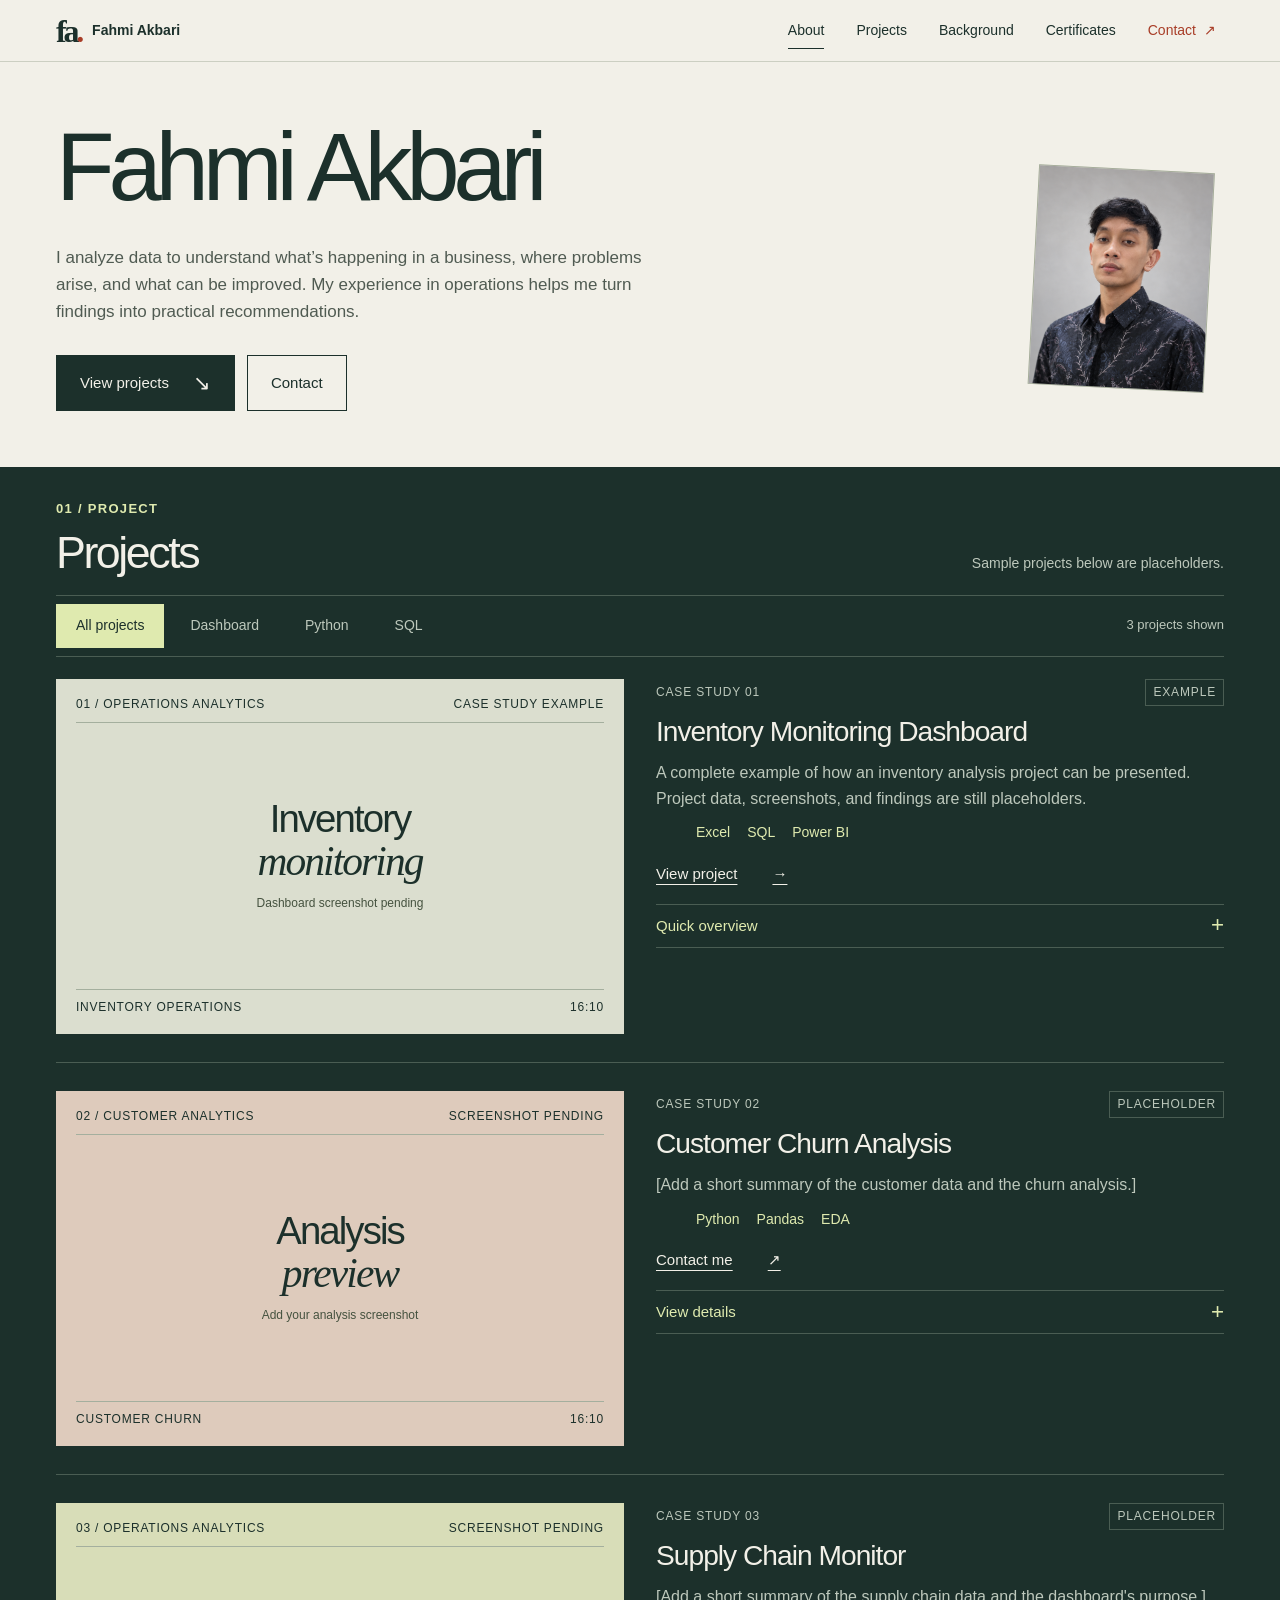
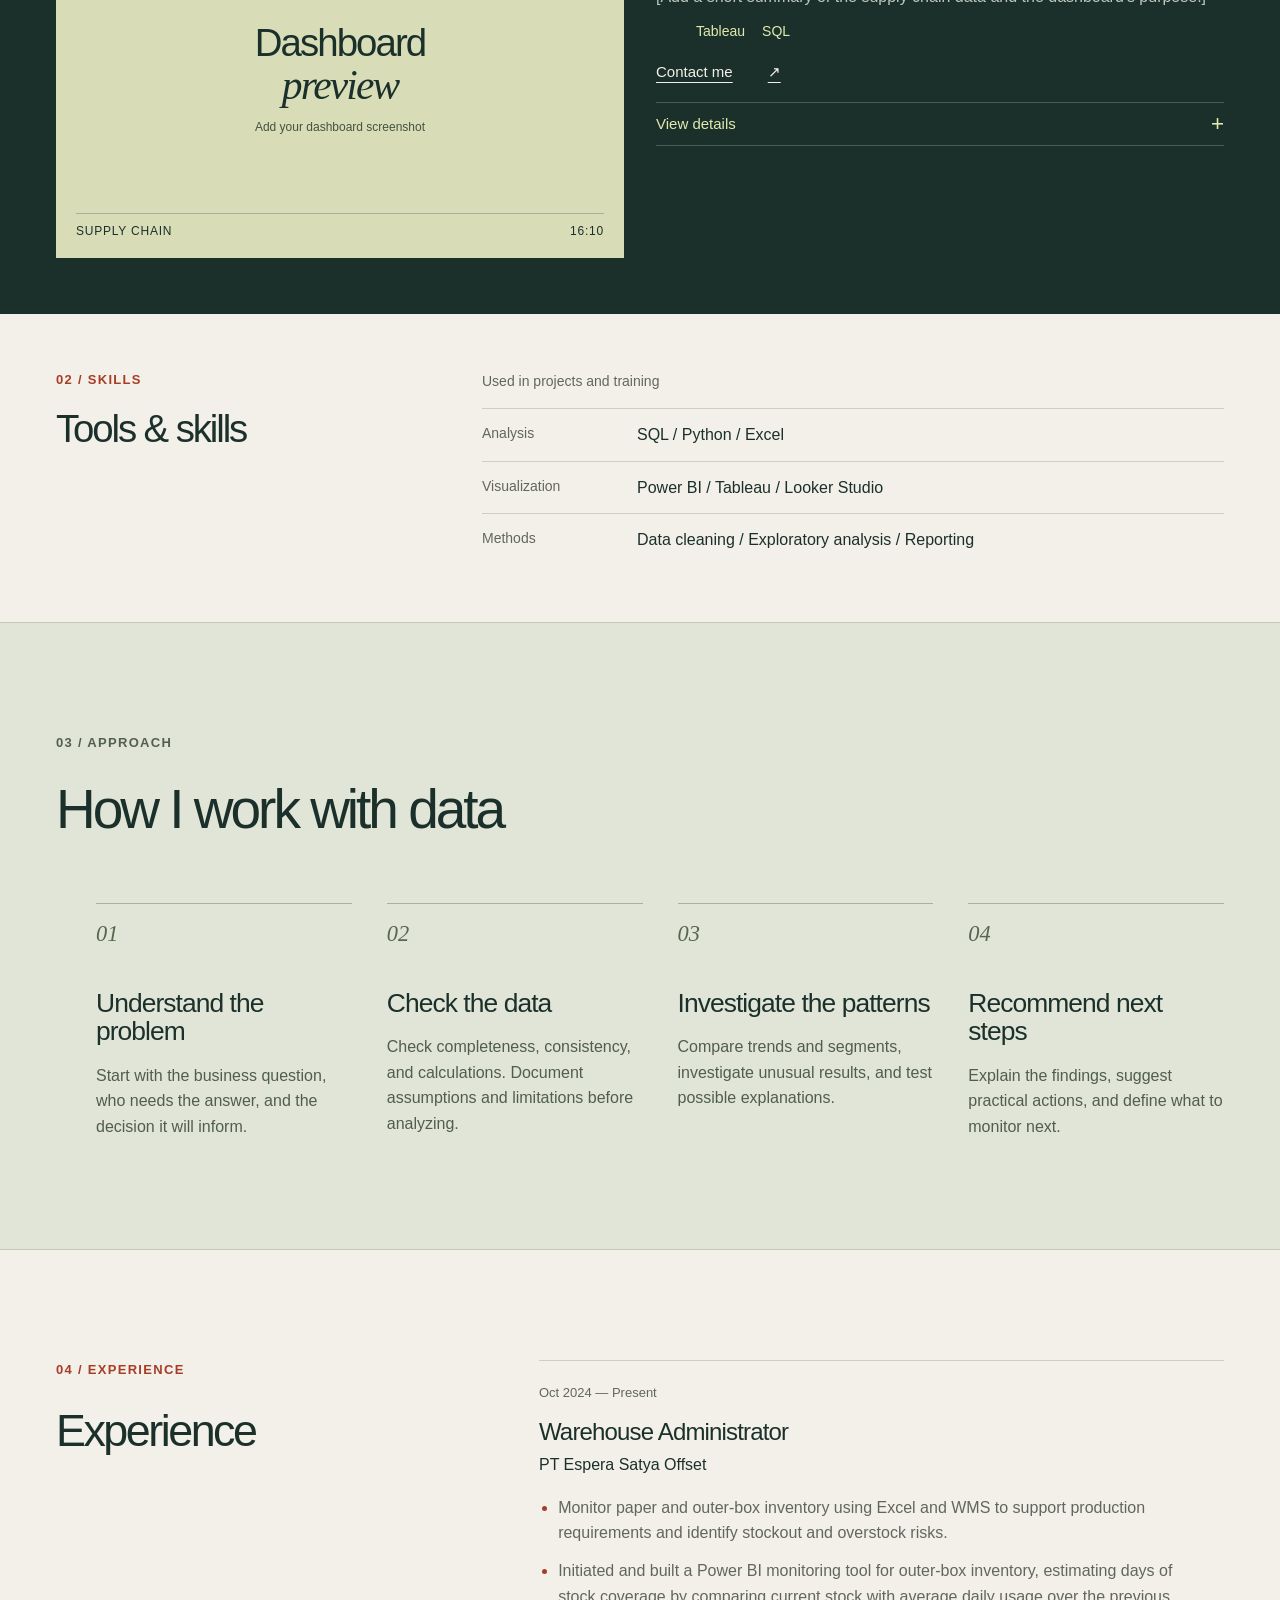
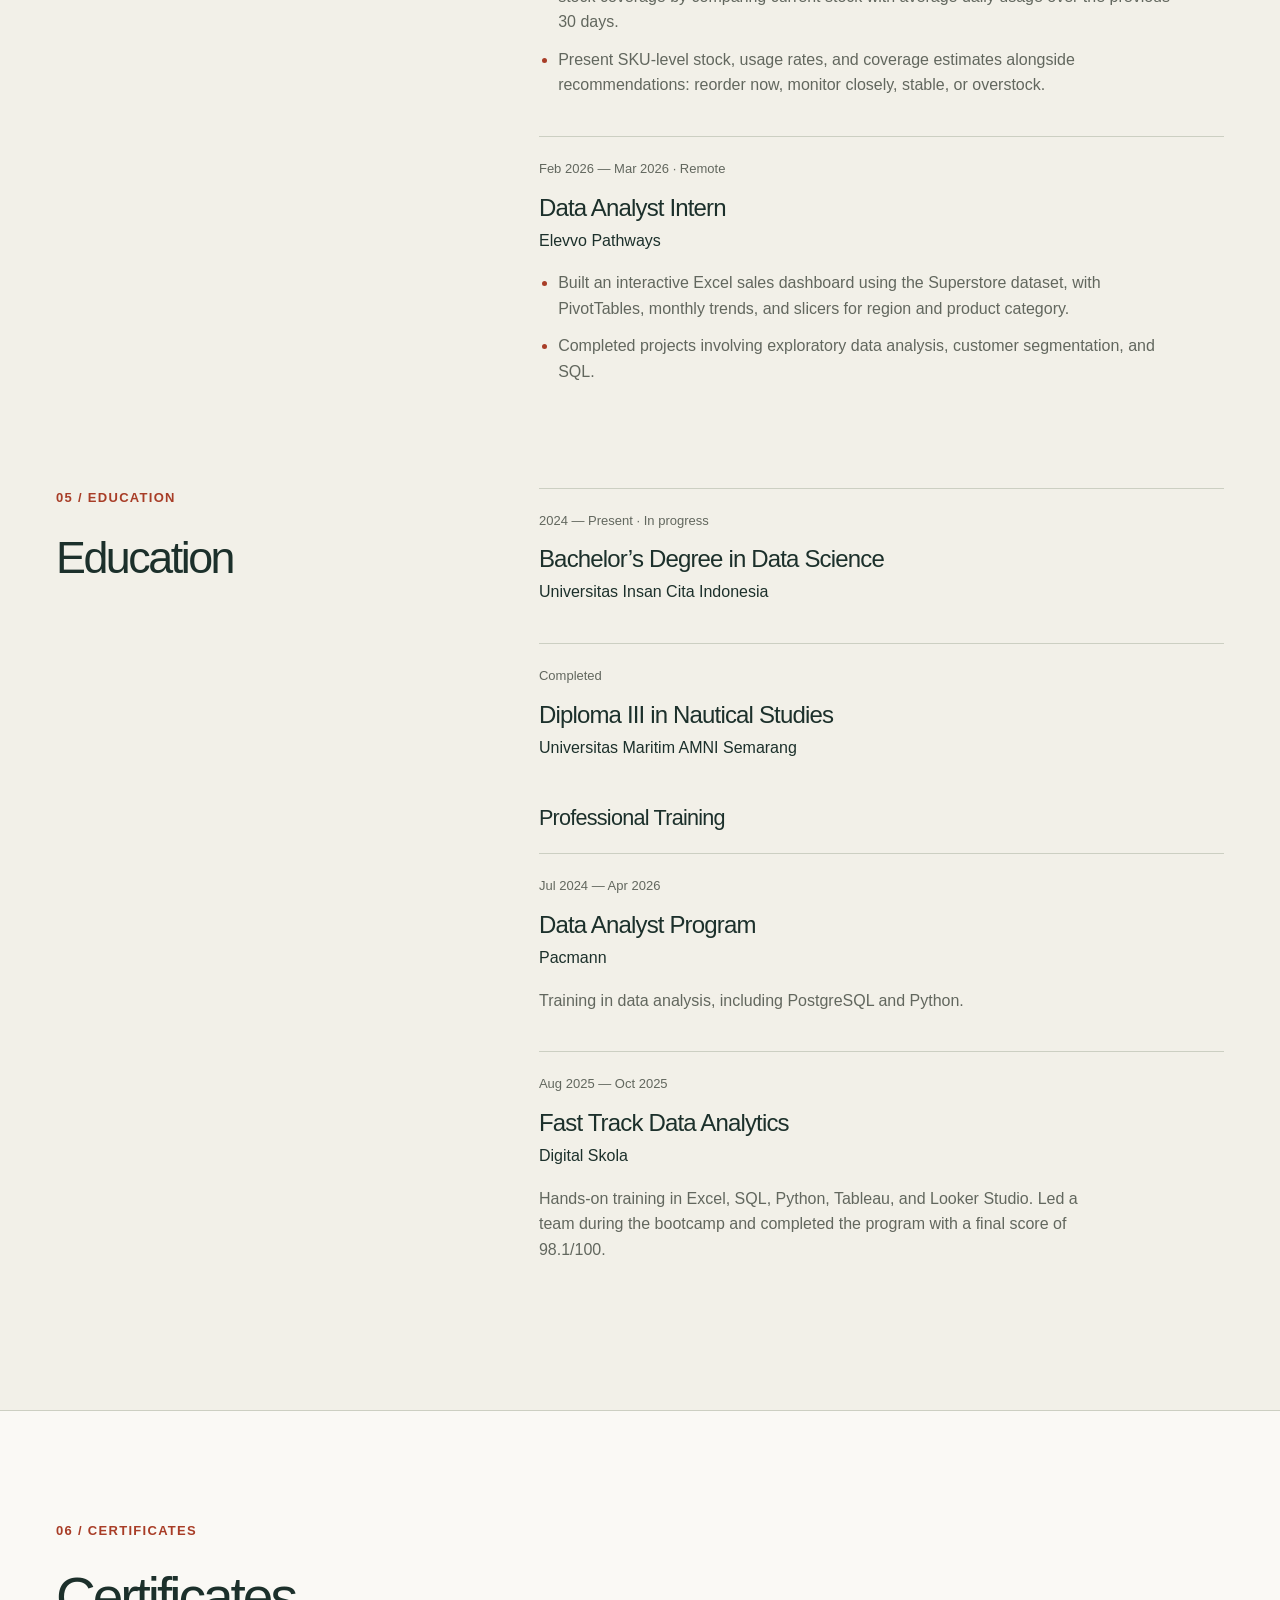
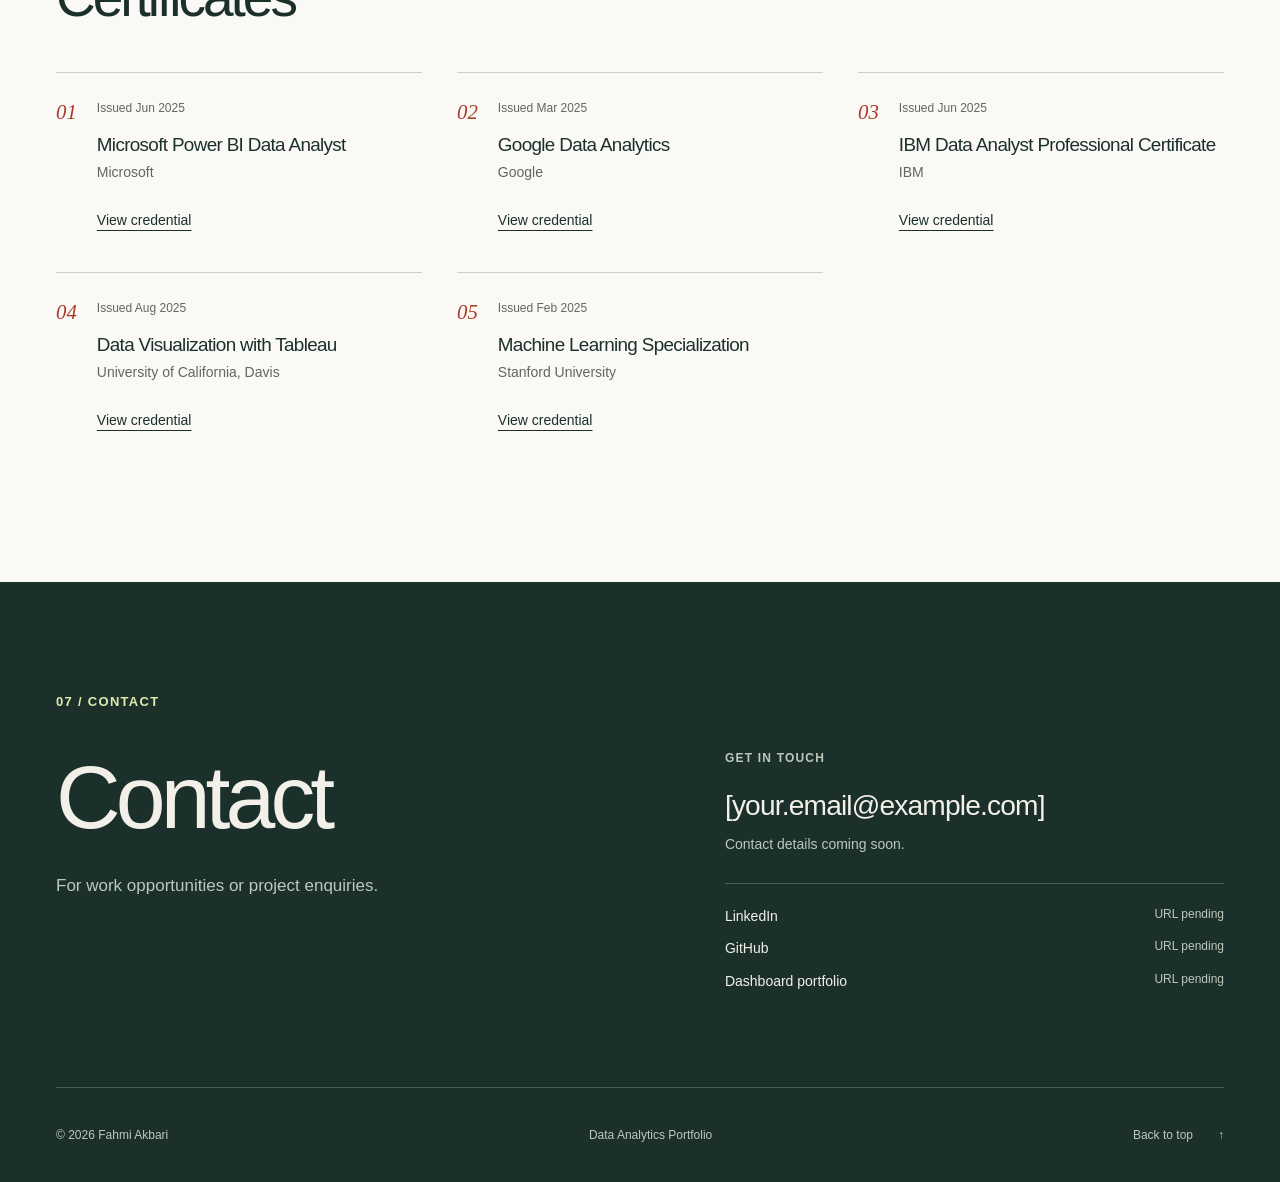
==== index.html @ 1337df87 "Add files via upload" ====
<!doctype html>
<html lang="en">
<head>
  <meta charset="utf-8">
  <meta name="viewport" content="width=device-width, initial-scale=1">
  <meta name="description" content="Fahmi Akbari — data analysis to understand business performance, investigate problems, and turn findings into practical recommendations.">
  <meta name="theme-color" content="#f2f0e8">
  <title>Fahmi Akbari — Data Analytics Portfolio</title>
  <link rel="icon" href="data:image/svg+xml,%3Csvg xmlns='http://www.w3.org/2000/svg' viewBox='0 0 64 64'%3E%3Crect width='64' height='64' fill='%231c302b'/%3E%3Cpath d='M14 45V31h8v14zm14 0V23h8v22zm14 0V14h8v31z' fill='%23dfeaaf'/%3E%3C/svg%3E">
  <link rel="stylesheet" href="editorial.css?v=background-7">
  <script src="site.js?v=unified-intro-6" defer></script>
  <noscript><style>.menu-toggle,.filters,.filter-status{display:none!important}.nav-links{display:flex!important;position:static!important;flex-wrap:wrap}.header{position:relative!important}.nav{flex-wrap:wrap}</style></noscript>
</head>
<body>
<a class="skip-link" href="#main">Skip to content</a>
<header class="header" id="header">
  <nav class="nav wrap" aria-label="Primary navigation">
    <a class="brand" href="#home" aria-label="Fahmi Akbari, home"><span class="brand-mark" aria-hidden="true">fa<span>.</span></span><span class="brand-name">Fahmi Akbari</span></a>
    <button class="menu-toggle" id="menuToggle" aria-expanded="false" aria-controls="navLinks" aria-label="Open menu">Menu <span aria-hidden="true">+</span></button>
    <ul class="nav-links" id="navLinks">
      <li><a href="#home">About</a></li>
      <li><a href="#projects">Projects</a></li>
      <li><a href="#background">Background</a></li>
      <li><a href="#certificates">Certificates</a></li>
      <li><a href="#contact">Contact <span aria-hidden="true">↗</span></a></li>
    </ul>
  </nav>
</header>
<main id="main" tabindex="-1">
  <section class="hero wrap" id="home" aria-labelledby="hero-title">
    <span id="about" class="legacy-about-anchor" aria-hidden="true"></span>
    <div class="hero-layout">
      <div class="hero-copy">
        <h1 id="hero-title">Fahmi Akbari</h1>
        <p class="hero-description">I analyze data to understand what’s happening in a business, where problems arise, and what can be improved. My experience in operations helps me turn findings into practical recommendations.</p>
        <div class="hero-actions"><a class="button primary" href="#projects">View projects <span aria-hidden="true">↘</span></a><a class="button outline" href="#contact">Contact</a></div>
      </div>
      <aside class="hero-aside" aria-label="Profile photo"><div class="portrait-slot"><img src="fahmi-akbari.png?v=20261002" alt="Portrait of Fahmi Akbari" width="1254" height="1254" fetchpriority="high"></div></aside>
    </div>

  </section>

  <section class="work-section dark-section" id="projects" aria-labelledby="project-title">
    <div class="wrap">
      <div class="section-heading"><div><p class="eyebrow section-index">01 / Project</p><h2 id="project-title">Projects</h2></div><p class="section-note"><span class="muted">Sample projects below are placeholders.</span></p></div>
      <div class="work-toolbar"><div class="filters" role="group" aria-label="Filter projects"><button class="filter active" data-filter="all" aria-pressed="true" aria-controls="projectList">All projects</button><button class="filter" data-filter="dashboard" aria-pressed="false" aria-controls="projectList">Dashboard</button><button class="filter" data-filter="python" aria-pressed="false" aria-controls="projectList">Python</button><button class="filter" data-filter="sql" aria-pressed="false" aria-controls="projectList">SQL</button></div><p class="filter-status" id="filterStatus" role="status" aria-live="polite" aria-atomic="true">3 projects shown</p></div>
      <div class="project-list" id="projectList">
        <article class="project project-featured" data-category="dashboard sql" aria-labelledby="project-one-title">
          <div class="project-image retail"><div class="image-topline"><span>01 / Operations analytics</span><span>Case study example</span></div><div class="image-placeholder"><p>Inventory<br><em>monitoring</em></p><span>Dashboard screenshot pending</span></div><div class="image-bottomline"><span>Inventory operations</span><span aria-hidden="true">16:10</span></div></div>
          <div class="project-content"><div class="project-meta"><span>Case study 01</span><span class="pending-tag">Example</span></div><h3 id="project-one-title">Inventory Monitoring Dashboard</h3><p class="project-summary">A complete example of how an inventory analysis project can be presented. Project data, screenshots, and findings are still placeholders.</p><ul class="tags" aria-label="Example tools"><li>Excel</li><li>SQL</li><li>Power BI</li></ul><a class="text-link project-link" href="projects/inventory-monitoring.html">View project <span aria-hidden="true">→</span></a><details class="project-details"><summary aria-describedby="project-one-title" aria-controls="project-one-notes"><span class="details-label">Quick overview</span><span class="details-symbol" aria-hidden="true">+</span></summary><dl class="case-notes" id="project-one-notes"><div><dt>Problem</dt><dd>[Add the verified inventory question and intended users.]</dd></div><div><dt>Methods</dt><dd>[Add the real data source, preparation steps, and dashboard process.]</dd></div><div><dt>Findings</dt><dd>[Add verified findings after the project is complete.]</dd></div></dl></details></div>
        </article>
        <article class="project" data-category="python" aria-labelledby="project-two-title">
          <div class="project-image churn"><div class="image-topline"><span>02 / Customer analytics</span><span>Screenshot pending</span></div><div class="image-placeholder"><p>Analysis<br><em>preview</em></p><span>Add your analysis screenshot</span></div><div class="image-bottomline"><span>Customer churn</span><span aria-hidden="true">16:10</span></div></div>
          <div class="project-content"><div class="project-meta"><span>Case study 02</span><span class="pending-tag">Placeholder</span></div><h3 id="project-two-title">Customer Churn Analysis</h3><p class="project-summary">[Add a short summary of the customer data and the churn analysis.]</p><ul class="tags" aria-label="Example tools"><li>Python</li><li>Pandas</li><li>EDA</li></ul><a class="text-link" href="#contact">Contact me <span aria-hidden="true">↗</span></a><details class="project-details"><summary aria-describedby="project-two-title" aria-controls="project-two-notes"><span class="details-label">View details</span><span class="details-symbol" aria-hidden="true">+</span></summary><dl class="case-notes" id="project-two-notes"><div><dt>Problem</dt><dd>[Add the retention question and project context.]</dd></div><div><dt>Methods</dt><dd>[Add your preparation, exploration, and validation.]</dd></div><div><dt>Findings</dt><dd>[Add verified findings, limitations, and next steps.]</dd></div></dl></details></div>
        </article>
        <article class="project" data-category="dashboard sql" aria-labelledby="project-three-title">
          <div class="project-image supply"><div class="image-topline"><span>03 / Operations analytics</span><span>Screenshot pending</span></div><div class="image-placeholder"><p>Dashboard<br><em>preview</em></p><span>Add your dashboard screenshot</span></div><div class="image-bottomline"><span>Supply chain</span><span aria-hidden="true">16:10</span></div></div>
          <div class="project-content"><div class="project-meta"><span>Case study 03</span><span class="pending-tag">Placeholder</span></div><h3 id="project-three-title">Supply Chain Monitor</h3><p class="project-summary">[Add a short summary of the supply chain data and the dashboard's purpose.]</p><ul class="tags" aria-label="Example tools"><li>Tableau</li><li>SQL</li></ul><a class="text-link" href="#contact">Contact me <span aria-hidden="true">↗</span></a><details class="project-details"><summary aria-describedby="project-three-title" aria-controls="project-three-notes"><span class="details-label">View details</span><span class="details-symbol" aria-hidden="true">+</span></summary><dl class="case-notes" id="project-three-notes"><div><dt>Problem</dt><dd>[Add the operational problem and project scope.]</dd></div><div><dt>Methods</dt><dd>[Add the data, metrics, and dashboard decisions.]</dd></div><div><dt>Findings</dt><dd>[Add a verified insight and its practical implications.]</dd></div></dl></details></div>
        </article>
      </div>
    </div>
  </section>

  <section class="skills-section wrap" id="skills" aria-labelledby="skills-title">
    <div class="section-rail"><p class="eyebrow">02 / Skills</p><h2 id="skills-title">Tools &amp; skills</h2></div>
    <div class="toolkit"><p class="small-note">Used in projects and training</p><div class="tool-row"><span>Analysis</span><p>SQL / Python / Excel</p></div><div class="tool-row"><span>Visualization</span><p>Power BI / Tableau / Looker Studio</p></div><div class="tool-row"><span>Methods</span><p>Data cleaning / Exploratory analysis / Reporting</p></div></div>
  </section>

  <section class="approach-section" id="approach" aria-labelledby="approach-title">
    <div class="wrap section-space">
      <div class="section-heading"><div><p class="eyebrow">03 / Approach</p><h2 id="approach-title">How I work with data</h2></div></div>
      <ol class="process-list">
        <li><span class="step-number">01</span><h3>Understand the problem</h3><p>Start with the business question, who needs the answer, and the decision it will inform.</p></li>
        <li><span class="step-number">02</span><h3>Check the data</h3><p>Check completeness, consistency, and calculations. Document assumptions and limitations before analyzing.</p></li>
        <li><span class="step-number">03</span><h3>Investigate the patterns</h3><p>Compare trends and segments, investigate unusual results, and test possible explanations.</p></li>
        <li><span class="step-number">04</span><h3>Recommend next steps</h3><p>Explain the findings, suggest practical actions, and define what to monitor next.</p></li>
      </ol>
    </div>
  </section>

  <div class="background wrap section-space" id="background" role="group" aria-label="Experience and education">
    <section class="resume-section" id="experience" aria-labelledby="experience-title">
      <div><p class="eyebrow">04 / Experience</p><h2 id="experience-title">Experience</h2></div>
      <div class="resume-list">
        <article class="resume-item">
          <p class="resume-date">Oct 2024 — Present</p>
          <h3>Warehouse Administrator</h3>
          <p class="organization">PT Espera Satya Offset</p>
          <ul class="resume-points">
            <li>Monitor paper and outer-box inventory using Excel and WMS to support production requirements and identify stockout and overstock risks.</li>
            <li>Initiated and built a Power BI monitoring tool for outer-box inventory, estimating days of stock coverage by comparing current stock with average daily usage over the previous 30 days.</li>
            <li>Present SKU-level stock, usage rates, and coverage estimates alongside recommendations: reorder now, monitor closely, stable, or overstock.</li>
          </ul>
        </article>
        <article class="resume-item">
          <p class="resume-date">Feb 2026 — Mar 2026 · Remote</p>
          <h3>Data Analyst Intern</h3>
          <p class="organization">Elevvo Pathways</p>
          <ul class="resume-points">
            <li>Built an interactive Excel sales dashboard using the Superstore dataset, with PivotTables, monthly trends, and slicers for region and product category.</li>
            <li>Completed projects involving exploratory data analysis, customer segmentation, and SQL.</li>
          </ul>
        </article>
      </div>
    </section>
    <section class="resume-section education-section" id="education" aria-labelledby="education-title">
      <div><p class="eyebrow">05 / Education</p><h2 id="education-title">Education</h2></div>
      <div class="resume-list">
        <article class="resume-item">
          <p class="resume-date">2024 — Present · In progress</p>
          <h3>Bachelor’s Degree in Data Science</h3>
          <p class="organization">Universitas Insan Cita Indonesia</p>
        </article>
        <article class="resume-item">
          <!-- Graduation dates have not been supplied; do not invent them. -->
          <p class="resume-date">Completed</p>
          <h3>Diploma III in Nautical Studies</h3>
          <p class="organization">Universitas Maritim AMNI Semarang</p>
        </article>
        <h3 class="training-heading">Professional Training</h3>
        <article class="resume-item">
          <p class="resume-date">Jul 2024 — Apr 2026</p>
          <h3>Data Analyst Program</h3>
          <p class="organization">Pacmann</p>
          <p class="muted">Training in data analysis, including PostgreSQL and Python.</p>
        </article>
        <article class="resume-item">
          <p class="resume-date">Aug 2025 — Oct 2025</p>
          <h3>Fast Track Data Analytics</h3>
          <p class="organization">Digital Skola</p>
          <p class="muted">Hands-on training in Excel, SQL, Python, Tableau, and Looker Studio. Led a team during the bootcamp and completed the program with a final score of 98.1/100.</p>
        </article>
      </div>
    </section>
  </div>

  <section class="certificates-section section-space" id="certificates" aria-labelledby="certificates-title">
    <div class="wrap">
      <div class="section-heading"><div><p class="eyebrow">06 / Certificates</p><h2 id="certificates-title">Certificates</h2></div></div>
      <ol class="certificate-list" id="certificateList">
        <!-- Add certificate-item entries here. Show more appears automatically when there are more than six. -->
        <li class="certificate-item"><span class="certificate-number" aria-hidden="true">01</span><div><p class="certificate-date">Issued <time datetime="2025-06">Jun 2025</time></p><h3>Microsoft Power BI Data Analyst</h3><p>Microsoft</p><a href="https://www.coursera.org/account/accomplishments/specialization/UBQPJDUB4TW8" target="_blank" rel="noopener noreferrer" aria-label="View credential: Microsoft Power BI Data Analyst (opens in a new tab)">View credential</a></div></li>
        <li class="certificate-item"><span class="certificate-number" aria-hidden="true">02</span><div><p class="certificate-date">Issued <time datetime="2025-03">Mar 2025</time></p><h3>Google Data Analytics</h3><p>Google</p><a href="https://www.coursera.org/account/accomplishments/professional-cert/FKTJW1PR4A0A" target="_blank" rel="noopener noreferrer" aria-label="View credential: Google Data Analytics (opens in a new tab)">View credential</a></div></li>
        <li class="certificate-item"><span class="certificate-number" aria-hidden="true">03</span><div><p class="certificate-date">Issued <time datetime="2025-06">Jun 2025</time></p><h3>IBM Data Analyst Professional Certificate</h3><p>IBM</p><a href="https://www.coursera.org/account/accomplishments/specialization/CA4VFFRQNBPK" target="_blank" rel="noopener noreferrer" aria-label="View credential: IBM Data Analyst Professional Certificate (opens in a new tab)">View credential</a></div></li>
        <li class="certificate-item"><span class="certificate-number" aria-hidden="true">04</span><div><p class="certificate-date">Issued <time datetime="2025-08">Aug 2025</time></p><h3>Data Visualization with Tableau</h3><p>University of California, Davis</p><a href="https://www.coursera.org/account/accomplishments/specialization/3Q13S8MC5XWG" target="_blank" rel="noopener noreferrer" aria-label="View credential: Data Visualization with Tableau (opens in a new tab)">View credential</a></div></li>
        <li class="certificate-item"><span class="certificate-number" aria-hidden="true">05</span><div><p class="certificate-date">Issued <time datetime="2025-02">Feb 2025</time></p><h3>Machine Learning Specialization</h3><p>Stanford University</p><a href="https://www.coursera.org/account/accomplishments/specialization/JTSTF5T4R3P1" target="_blank" rel="noopener noreferrer" aria-label="View credential: Machine Learning Specialization (opens in a new tab)">View credential</a></div></li>
      </ol>
      <div class="certificate-controls" id="certificateControls" hidden><p id="certificateStatus" role="status" aria-live="polite" aria-atomic="true"></p><button class="button outline" id="certificateMore" aria-controls="certificateList" aria-expanded="false">Show more certificates</button></div>
    </div>
  </section>

  <section class="contact-section dark-section section-space" id="contact" aria-labelledby="contact-title"><div class="wrap"><p class="eyebrow">07 / Contact</p><div class="contact-layout"><div><h2 id="contact-title">Contact</h2><p>For work opportunities or project enquiries.</p></div><div class="contact-details"><p class="eyebrow">Get in touch</p><span class="email-placeholder">[your.email@example.com]</span><p class="small-note">Contact details coming soon.</p><div class="social-placeholders"><span>LinkedIn <small>URL pending</small></span><span>GitHub <small>URL pending</small></span><span>Dashboard portfolio <small>URL pending</small></span></div></div></div><footer class="footer"><span>© <span id="year">2026</span> Fahmi Akbari</span><span>Data Analytics Portfolio</span><a href="#home">Back to top <span aria-hidden="true">↑</span></a></footer></div></section>
</main>
</body>
</html>
---- editorial.css ----
/* Editorial field notes: warm paper, deep green ink, terracotta, and pale chartreuse. */
:root{--paper:#f2f0e8;--white:#faf9f5;--ink:#1c302b;--muted:#62675e;--rust:#a83d27;--line:#cccfc2;--dark-line:#4a5d53;--lime:#dfeaaf;--dark-muted:#bdc8bc;--serif:Georgia,'Times New Roman',serif;--sans:Arial,Helvetica,sans-serif}
*{box-sizing:border-box}html{scroll-behavior:smooth;scroll-padding-top:110px}body{margin:0;background:var(--paper);color:var(--ink);font-family:var(--sans);font-size:16px;line-height:1.6;-webkit-font-smoothing:antialiased}::selection{background:var(--lime);color:var(--ink)}a{color:inherit;text-underline-offset:5px}button{font:inherit;color:inherit;cursor:pointer}a,button{-webkit-tap-highlight-color:transparent}button,a{touch-action:manipulation}button:focus-visible,a:focus-visible,[tabindex]:focus-visible{outline:3px solid var(--rust);outline-offset:5px}.dark-section :focus-visible{outline-color:var(--lime)}[hidden]{display:none!important}h1,h2,h3,p,ul,ol,dl,dd{margin:0}h1,h2,h3{line-height:1.08;font-weight:500}h1,h2{letter-spacing:-.055em}h2{font-size:clamp(2.5rem,4.3vw,4.3rem)}h3{letter-spacing:-.035em}em{font-family:var(--serif);font-weight:400}img{display:block;max-width:100%}.wrap{width:calc(100% - 112px);max-width:1280px;margin-inline:auto}.section-space{padding-block:110px}.eyebrow{font-size:.8125rem;letter-spacing:.1em;text-transform:uppercase;font-weight:600}.muted,.small-note{color:var(--muted)}.small-note{font-size:.875rem}.skip-link{position:fixed;top:10px;left:10px;transform:translateY(-150%);z-index:100;background:var(--ink);color:white;padding:12px 20px}.skip-link:focus{transform:none}.header{position:sticky;top:0;z-index:20;background:var(--paper);border-bottom:1px solid var(--line)}.nav{display:flex;align-items:center;justify-content:space-between;min-height:92px;gap:25px}.brand{display:flex;align-items:center;gap:16px;text-decoration:none}.brand-mark{font-family:var(--serif);font-size:2.75rem;font-weight:bold;letter-spacing:-.1em;line-height:1}.brand-mark>span{color:var(--rust)}.brand-name{font-size:.875rem;font-weight:600;line-height:1.5}.brand-name small{display:block;color:var(--muted);font-size:.75rem;font-weight:400}.nav-links{list-style:none;display:flex;align-items:center;gap:34px}.nav-links a{display:block;text-decoration:none;font-size:.9375rem;padding:12px 0;position:relative}.nav-links a:after{content:'';position:absolute;left:0;bottom:6px;width:100%;height:1px;background:currentColor;transform:scaleX(0);transform-origin:left;transition:transform .18s}.nav-links a:hover:after,.nav-links a.active:after{transform:scaleX(1)}.nav-links li:last-child a{margin-left:20px;color:var(--rust)}.nav-links a span{margin-left:12px}.menu-toggle{display:none}.hero{padding-top:33px}.hero-top{display:flex;justify-content:space-between;align-items:center;gap:20px}.hero-top .eyebrow{font-size:.75rem;color:var(--muted)}.draft-label{font-size:.75rem;border:1px solid var(--line);padding:5px 10px;white-space:nowrap}.hero-layout{display:grid;grid-template-columns:minmax(0,1fr) 190px;gap:65px;align-items:center;padding:72px 0 78px}.intro{font-size:1rem;margin-bottom:25px}.intro strong{font-weight:600}.hero h1{font-size:clamp(3.5rem,7.5vw,7.1rem);line-height:1.02;letter-spacing:-.065em}.hero h1 em{color:var(--rust)}.hero-description{max-width:470px;font-size:1.0625rem;margin:28px 0 30px;color:#505b52}.button{display:inline-flex;justify-content:center;align-items:center;gap:40px;padding:15px 23px;border:1px solid var(--ink);text-decoration:none;font-size:.9375rem;font-weight:500;min-height:52px;transition:background .18s,color .18s}.button.primary{background:var(--ink);color:var(--paper)}.button.primary:hover{background:var(--rust);border-color:var(--rust)}.button span{font-size:1.3rem;line-height:1}.button.outline{background:transparent}.button.outline:hover{background:var(--ink);color:var(--paper)}.hero-aside{align-self:center;transform:rotate(3deg);padding-top:28px}.portrait-slot{position:relative;width:176px;aspect-ratio:4/5;background:#dcded2;display:flex;flex-direction:column;justify-content:center;align-items:center;border:1px solid #a6ad9b;color:#45523f}.slot-corner{position:absolute;top:8px;left:13px;font-size:1.3rem}.portrait-monogram{font:italic 4.75rem var(--serif);letter-spacing:-.08em;opacity:.75}.portrait-label{font-size:.75rem;margin-top:22px}.portrait-slot img{position:absolute;inset:0;width:100%;height:100%;object-fit:cover}.hero-aside>p{font:italic 1.5rem/1.15 var(--serif);margin-top:18px}.aside-note{font-size:.75rem;display:block;margin-top:13px;color:var(--muted)}.hero-bottom{border-top:1px solid var(--line);display:flex;justify-content:space-between;align-items:center;padding:20px 0 24px;font-size:.8125rem;color:var(--muted)}.hero-bottom a{text-decoration:none}.hero-bottom a span{margin-left:28px}.dark-section{background:var(--ink);color:var(--paper)}.dark-section .muted,.dark-section .small-note{color:var(--dark-muted)}.work-section{padding:91px 0 110px}.section-heading{display:flex;align-items:flex-end;justify-content:space-between;gap:50px;margin-bottom:44px}.section-heading .eyebrow{margin-bottom:26px}.section-note{max-width:300px;font-size:1rem;line-height:1.65}.section-note .muted{display:inline-block;margin-top:8px;font-size:.875rem}.section-index{color:var(--lime)}.work-toolbar{display:flex;align-items:center;justify-content:space-between;gap:24px;border-block:1px solid var(--dark-line);padding:16px 0;margin-bottom:36px}.filters{display:flex;flex-wrap:wrap;gap:6px}.filter{border:1px solid transparent;background:transparent;color:var(--dark-muted);padding:9px 19px;min-height:44px;font-size:.875rem}.filter:hover{border-color:var(--dark-line);color:var(--paper)}.filter.active{background:var(--lime);color:var(--ink)}.filter-status{font-size:.8125rem;color:var(--dark-muted)}.project-list{display:grid;grid-template-columns:repeat(2,minmax(0,1fr));gap:68px 40px}.project-featured{grid-column:1/-1;display:grid;grid-template-columns:minmax(0,1.28fr) minmax(0,1fr);gap:45px;align-items:start;border-bottom:1px solid var(--dark-line);padding-bottom:55px}.project-image{aspect-ratio:16/10;color:var(--ink);padding:22px 25px;display:flex;flex-direction:column;justify-content:space-between;background:#dbdecf}.project-featured .project-image{aspect-ratio:auto;min-height:510px;height:100%}.churn{background:#decbbc}.supply{background:#d8ddb8}.image-topline,.image-bottomline{display:flex;justify-content:space-between;gap:15px;font-size:.75rem;text-transform:uppercase;letter-spacing:.065em}.image-topline{border-bottom:1px solid #a4af9e;padding-bottom:12px}.image-bottomline{border-top:1px solid #a4af9e;padding-top:12px}.image-placeholder{padding-block:20px;text-align:center;position:relative}.preview-cross{display:block;font-size:1.75rem;font-weight:300;margin-bottom:5px;color:#677363}.image-placeholder p{font-size:clamp(2rem,3.5vw,3.5rem);line-height:1.06;letter-spacing:-.05em}.image-placeholder p em{font-size:1.08em}.image-placeholder>span:last-child{display:block;font-size:.75rem;margin-top:18px;color:#45523f}.project-image>img{width:100%;height:auto;object-fit:contain;margin:auto}.project-content{padding-top:24px}.project-featured .project-content{padding-top:0}.project-meta{display:flex;justify-content:space-between;align-items:center;font-size:.75rem;color:var(--dark-muted);text-transform:uppercase;letter-spacing:.07em;margin-bottom:18px}.pending-tag{border:1px solid var(--dark-line);padding:3px 7px;font-size:.75rem}.project h3{font-size:clamp(1.7rem,2.4vw,2.35rem);line-height:1.14;max-width:480px}.project-summary{margin-top:18px;color:var(--dark-muted);font-size:1rem;max-width:510px}.tags{list-style:none;display:flex;flex-wrap:wrap;gap:8px 17px;margin-top:18px;font-size:.75rem;color:var(--lime)}.case-notes{margin-top:25px;border-top:1px solid var(--dark-line)}.case-notes>div{display:grid;grid-template-columns:110px 1fr;gap:14px;border-bottom:1px solid var(--dark-line);padding-block:12px}.case-notes dt{font-size:.8125rem;color:var(--paper)}.case-notes dd{font-size:.875rem;color:var(--dark-muted);line-height:1.55}.text-link{display:inline-flex;gap:35px;align-items:center;margin-top:25px;font-size:.875rem;text-decoration:none;border-bottom:1px solid currentColor;padding-bottom:5px}.text-link:hover{color:var(--lime)}.about-section{display:grid;grid-template-columns:1fr 2fr;gap:55px}.section-rail .eyebrow{color:var(--rust);margin-bottom:55px}.rail-word{font:italic 2.35rem/1.15 var(--serif);color:var(--muted)}.about-body h2{font-size:clamp(2.35rem,3.9vw,3.9rem);margin-bottom:36px}.about-body h2 em{color:var(--rust)}.about-lead{font-size:1.5rem;line-height:1.5;max-width:660px;margin-bottom:15px}.about-body>.muted{max-width:600px}.personal-facts{display:grid;grid-template-columns:1fr 1fr;gap:25px;padding-block:29px;margin-top:10px;border-bottom:1px solid var(--line)}.personal-facts dt{font-size:.75rem;text-transform:uppercase;letter-spacing:.08em;color:var(--muted);margin-bottom:5px}.personal-facts dd{font-size:1rem}.toolkit{padding-top:35px}.toolkit-heading{display:flex;align-items:baseline;justify-content:space-between;gap:18px;margin-bottom:18px}.toolkit h3{font-size:1.7rem}.tool-row{display:grid;grid-template-columns:140px 1fr;gap:15px;padding-block:13px;border-top:1px solid var(--line)}.tool-row>span{color:var(--muted);font-size:.875rem}.tool-row p{font-size:1rem}.approach-section{background:#e1e5d7;border-block:1px solid #c3cab9}.approach-section .eyebrow{color:#52614b}.process-list{list-style:none;display:grid;grid-template-columns:repeat(4,minmax(0,1fr));gap:35px;margin-top:64px}.process-list li{border-top:1px solid #a8b29f;padding-top:17px}.step-number{font:italic 1.4rem var(--serif);color:#59664f}.process-list h3{font-size:1.65rem;margin-top:40px;margin-bottom:17px}.process-list p{color:#505e4c;font-size:1rem}.resume-section{display:grid;grid-template-columns:1fr 1.7fr;gap:80px;scroll-margin-top:110px}.resume-section .eyebrow{color:var(--rust);margin-bottom:25px}.resume-section h2{font-size:clamp(2.5rem,3.5vw,3.5rem)}.resume-item{border-top:1px solid var(--line);padding-top:22px;padding-bottom:38px}.resume-date{font-size:.8125rem;color:var(--muted);margin-bottom:15px}.resume-item h3{font-size:1.5rem;margin-bottom:7px}.organization{margin-bottom:17px;font-size:1rem}.resume-item>.muted{max-width:540px}.education-section{margin-top:65px}.certificates-section{background:var(--white);border-top:1px solid var(--line)}.certificates-section .eyebrow{color:var(--rust)}.certificate-list{padding:0;list-style:none;display:grid;grid-template-columns:repeat(3,minmax(0,1fr));column-gap:35px;counter-reset:certificate}.certificate-item{display:flex;gap:20px;align-items:flex-start;padding:26px 0 28px;border-top:1px solid var(--line);min-width:0}.certificate-number{font:italic 1.3rem var(--serif);color:var(--rust);padding-top:1px}.certificate-date{font-size:.75rem;color:var(--muted);margin-bottom:17px}.certificate-item h3{font-size:1.18rem;margin-bottom:6px;overflow-wrap:anywhere}.certificate-item h3+p{font-size:.875rem;color:var(--muted)}.certificate-pending{display:block;font-size:.75rem;color:var(--muted);margin-top:20px}.certificate-item a{display:inline-block;font-size:.875rem;margin-top:16px;min-height:44px;padding-top:9px}.certificate-controls{display:flex;align-items:center;justify-content:space-between;gap:24px;border-top:1px solid var(--line);padding-top:26px;margin-top:10px}.certificate-controls p{font-size:.8125rem;color:var(--muted)}.contact-section{padding-bottom:0}.contact-section>.wrap>.eyebrow{color:var(--lime);margin-bottom:37px}.contact-layout{display:grid;grid-template-columns:1.2fr 1fr;gap:70px}.contact-layout h2{font-size:clamp(3.5rem,7vw,6.5rem)}.contact-layout h2 em{color:var(--lime)}.contact-layout h2+p{color:var(--dark-muted);margin-top:26px;font-size:1.0625rem}.contact-details{align-self:center;min-width:0}.contact-details>.eyebrow{font-size:.75rem;color:var(--dark-muted);margin-bottom:14px}.email-placeholder{display:block;font-size:clamp(1.05rem,2.2vw,1.8rem);letter-spacing:-.03em;overflow-wrap:anywhere}.contact-details>.small-note{margin-top:5px}.social-placeholders{display:grid;gap:10px;border-top:1px solid var(--dark-line);padding-top:21px;margin-top:28px}.social-placeholders>span{display:flex;justify-content:space-between;gap:15px;font-size:.875rem}.social-placeholders small{font-size:.75rem;color:var(--dark-muted)}.footer{border-top:1px solid var(--dark-line);padding-block:25px;display:flex;align-items:center;justify-content:space-between;gap:25px;margin-top:95px;font-size:.75rem;color:var(--dark-muted)}.footer a{min-height:44px;display:inline-flex;align-items:center;gap:25px;text-decoration:none}
@media(min-width:1500px){.hero-layout{padding-block:85px}.hero h1{font-size:7.3rem}}
@media(max-width:1100px){.wrap{width:calc(100% - 72px)}.hero-layout{gap:35px;grid-template-columns:minmax(0,1fr) 160px}.portrait-slot{width:152px}.hero h1{font-size:7.6vw}.project-featured{gap:30px;grid-template-columns:1.05fr 1fr}.case-notes>div{grid-template-columns:1fr;gap:5px}.process-list{gap:24px}.about-section{grid-template-columns:1fr 2.5fr;gap:35px}.certificate-list{grid-template-columns:repeat(2,minmax(0,1fr))}.resume-section{gap:55px}.image-topline,.image-bottomline{font-size:.75rem}.project-image{padding:20px}.section-heading{gap:30px}}
@media(max-width:760px){html{scroll-padding-top:94px}.wrap{width:calc(100% - 40px)}.nav{min-height:76px}.brand-mark{font-size:2.4rem}.brand{gap:12px}.brand-name{font-size:.8125rem}.menu-toggle{display:inline-flex;gap:20px;align-items:center;justify-content:space-between;background:transparent;border:1px solid var(--line);padding:10px 13px;min-height:44px;font-size:.875rem}.menu-toggle span{font-size:1.3rem;line-height:1;transition:transform .2s}.menu-toggle.open span{transform:rotate(45deg)}.nav-links{display:none;position:absolute;top:100%;left:0;right:0;background:var(--paper);padding:14px 20px 24px;border-bottom:1px solid var(--line);gap:0;box-shadow:0 12px 15px #1c302b0d}.nav-links.open{display:flex;flex-direction:column;align-items:stretch}.nav-links a{padding:13px 0}.nav-links li:last-child a{margin-left:0}.nav-links a:after{width:40px}.hero{padding-top:24px}.hero-top{align-items:flex-start}.hero-top .eyebrow{font-size:.75rem;max-width:190px;line-height:1.6}.draft-label{font-size:.75rem;padding:4px 7px}.hero-layout{padding:43px 0 33px;gap:24px;grid-template-columns:1fr}.intro{font-size:.9375rem;margin-bottom:23px}.hero h1{font-size:clamp(2.8rem,10vw,4.8rem);letter-spacing:-.065em}.hero-description{font-size:1rem;max-width:410px;margin-block:24px}.hero-aside{display:grid;grid-template-columns:82px 1fr;gap:0 21px;transform:none;padding-top:8px;align-items:center}.portrait-slot{width:82px;grid-row:1/3;aspect-ratio:4/5;transform:rotate(-3deg)}.portrait-monogram{font-size:2.5rem}.slot-corner{font-size:1rem;left:6px;top:0}.portrait-label{font-size:.75rem;margin-top:6px}.hero-aside>p{font-size:1.25rem;margin-top:0;align-self:end}.aside-note{margin-top:6px;align-self:start}.hero-bottom{font-size:.75rem;padding-block:18px;gap:15px}.hero-bottom a span{margin-left:6px}.section-space{padding-block:68px}.work-section{padding-block:65px 70px}.section-heading{display:block;margin-bottom:30px}.section-heading .eyebrow{margin-bottom:22px}.section-note{max-width:440px;margin-top:24px;font-size:1rem}.section-note .muted{margin-top:5px}.work-toolbar{display:block;padding-block:12px}.filters{gap:3px}.filter{padding-inline:14px}.filter-status{margin-top:10px;font-size:.75rem}.project-list{grid-template-columns:1fr;gap:45px}.project-featured{display:block;grid-column:auto;padding-bottom:40px}.project-image,.project-featured .project-image{min-height:0;height:auto;aspect-ratio:16/11;padding:18px}.image-topline,.image-bottomline{font-size:.75rem;letter-spacing:.04em;gap:8px}.image-placeholder{padding-block:10px}.image-placeholder p{font-size:clamp(2rem,7.8vw,3.5rem)}.image-placeholder>span:last-child{font-size:.75rem;margin-top:12px}.preview-cross{font-size:1.1rem;margin-bottom:5px}.project-featured .project-content,.project-content{padding-top:24px}.project h3{font-size:1.85rem}.project-meta{font-size:.75rem}.case-notes>div{grid-template-columns:95px 1fr;gap:15px}.case-notes dt{font-size:.8125rem}.project-summary{font-size:1rem}.about-section{display:block}.section-rail .eyebrow{margin-bottom:25px}.rail-word{display:none}.about-body h2{font-size:clamp(2.15rem,7.7vw,3.5rem);margin-bottom:27px}.about-lead{font-size:1.25rem}.personal-facts{gap:20px}.personal-facts dd{font-size:.9375rem}.toolkit-heading{display:block}.toolkit-heading .small-note{display:block;margin-top:7px}.tool-row{grid-template-columns:105px 1fr;gap:15px}.tool-row p{font-size:.9375rem}.process-list{grid-template-columns:1fr 1fr;gap:35px 25px;margin-top:37px}.process-list h3{font-size:1.5rem;margin-top:25px}.process-list p{font-size:1rem}.resume-section{display:block;scroll-margin-top:96px}.resume-section h2{font-size:2.65rem;margin-bottom:32px}.resume-section .eyebrow{margin-bottom:20px}.education-section{margin-top:35px}.resume-item{padding-bottom:30px}.certificate-list{grid-template-columns:1fr 1fr;gap:0 22px}.certificate-item{gap:11px}.certificate-number{font-size:1rem}.certificate-item h3{font-size:1.125rem;line-height:1.3}.certificate-controls{align-items:flex-start;flex-direction:column;gap:15px}.certificate-controls .button{width:100%;font-size:.875rem}.contact-layout{grid-template-columns:1fr;gap:44px}.contact-layout h2{font-size:clamp(3.5rem,13vw,5.3rem)}.contact-layout h2+p{font-size:1rem}.email-placeholder{font-size:1.45rem}.contact-section{padding-bottom:0}.footer{margin-top:55px;display:grid;grid-template-columns:1fr auto;gap:10px;font-size:.75rem;padding-block:20px}.footer>span:nth-child(2){grid-column:1;grid-row:2}.footer>a{grid-column:2;grid-row:1/3;gap:8px}}
@media(max-width:420px){.certificate-list{grid-template-columns:1fr}.certificate-item{gap:22px;padding-block:23px}.certificate-date{margin-bottom:10px}.certificate-pending{margin-top:12px}.certificate-item h3{font-size:1.25rem}.hero-top .eyebrow{max-width:145px}.hero h1{font-size:10vw}.hero-bottom{font-size:.75rem}.case-notes>div{grid-template-columns:1fr;gap:5px}.process-list{grid-template-columns:1fr}.process-list li{display:grid;grid-template-columns:35px 1fr;gap:12px 15px}.process-list h3{margin:0}.process-list p{grid-column:2}.image-placeholder p{font-size:8vw}.image-placeholder>span:last-child{font-size:.75rem}.image-topline>span:last-child{max-width:85px;text-align:right}.project-image,.project-featured .project-image{aspect-ratio:1.4}.hero-bottom a span{display:none}.filter{padding-inline:11px}.personal-facts{grid-template-columns:1fr}.email-placeholder{font-size:1.2rem}}
@media(prefers-reduced-motion:reduce){html{scroll-behavior:auto}*,*:before,*:after{transition:none!important;animation:none!important}}
@media print{.header,.skip-link,.filters,.filter-status,.certificate-controls,.hero-bottom,.button{display:none!important}.wrap{width:100%;max-width:none}.section-space,.work-section{padding-block:25px}.dark-section{background:white;color:black}.dark-section .muted,.dark-section .small-note,.project-summary,.case-notes dd,.project-meta,.tags{color:#444}.project[hidden],.certificate-item[hidden]{display:block!important}.project-list{display:block}.project{margin-bottom:35px;break-inside:avoid}.project-image{display:none}.project-featured{display:block}.contact-section{padding-bottom:20px}h1{font-size:48pt!important}.hero-layout{padding-block:25px}.certificate-list{grid-template-columns:repeat(2,1fr)}}



.portrait-label{text-align:center;line-height:1.2;padding-inline:4px}

/* Compact navigation and project reading layout. Header height also follows text enlargement. */
:root { --header-height: 62px; }
html { scroll-padding-top: calc(var(--header-height) + 16px); }
.resume-section { scroll-margin-top: 0; }
.nav { min-height: 61px; gap: 20px; }
.brand { gap: 11px; min-height: 44px; }
.brand-mark { font-size: 2rem; }
.brand-name { font-size: .875rem; }
.nav-links { gap: 16px; }
.nav-links a { display: flex; align-items: center; min-height: 44px; min-width: 44px; padding: 8px; font-size: .875rem; }
.nav-links li:last-child a { margin-left: 0; }
.nav-links a span { margin-left: 8px; }
.nav-links a:after { left: 8px; width: calc(100% - 16px); bottom: 4px; }
.project-details { margin-top: 8px; }
.project-details summary { display: flex; align-items: center; justify-content: space-between; gap: 20px; min-height: 44px; padding: 9px 0; border-block: 1px solid var(--dark-line); cursor: pointer; list-style: none; font-size: .9375rem; color: var(--lime); }
.project-details summary::-webkit-details-marker { display: none; }
.project-details summary:hover { color: var(--paper); }
.project-details summary:focus-visible { outline: 3px solid var(--lime); outline-offset: 4px; }
.details-symbol { font-size: 1.4rem; line-height: 1; }
.project-details[open] .details-symbol { transform: rotate(45deg); }
.project-details .case-notes { margin-top: 0; border-top: 0; }
.project-details .case-notes dt, .project-details .case-notes dd { font-size: .9375rem; }

@media screen {
  .work-section { padding-block: 32px 56px; }
  .work-section .section-heading { margin-bottom: 18px; gap: 28px; }
  .work-section .section-heading .eyebrow { margin-bottom: 8px; }
  .work-section h2 { font-size: clamp(2.4rem, 3.5vw, 3.3rem); }
  .work-section .section-note, .work-section .section-note .muted { margin-top: 0; }
  .work-toolbar { padding-block: 8px; margin-bottom: 22px; }
  .project-list { display: grid; grid-template-columns: minmax(0, 1fr); gap: 28px; }
  .project, .project-featured { display: grid; grid-column: auto; grid-template-columns: minmax(0, 1fr) minmax(0, 1fr); gap: 32px; align-items: start; padding-bottom: 28px; border-bottom: 1px solid var(--dark-line); }
  .project:last-child { padding-bottom: 0; border-bottom: 0; }
  .project-image, .project-featured .project-image { position: relative; aspect-ratio: 16 / 10; min-height: 0; height: auto; padding: 16px 20px; }
  .project-image > img { position: absolute; inset: 0; width: 100%; height: 100%; padding: 12px; margin: 0; object-fit: contain; }
  .image-placeholder { padding-block: 12px; }
  .image-placeholder p { font-size: clamp(2rem, 3vw, 2.8rem); }
  .image-placeholder > span:last-child { margin-top: 10px; }
  .image-topline { padding-bottom: 8px; }
  .image-bottomline { padding-top: 8px; }
  .project .project-content, .project-featured .project-content { padding-top: 0; min-width: 0; }
  .project-meta { margin-bottom: 10px; }
  .project h3 { font-size: clamp(1.6rem, 2.2vw, 2rem); }
  .project-summary { margin-top: 12px; max-width: 560px; }
  .tags { margin-top: 10px; font-size: .875rem; }
  .project .text-link { min-height: 44px; margin-top: 8px; padding-block: 8px; border-bottom: 0; text-decoration: underline; font-size: .9375rem; }
  .project .case-notes > div { grid-template-columns: 90px minmax(0, 1fr); gap: 12px; }
}

@media screen and (max-width: 900px) {
  :root { --header-height: 58px; }
  .nav { min-height: 57px; gap: 14px; }
  .brand { gap: 10px; }
  .brand-mark { font-size: 1.9rem; }
  .brand-name { font-size: .875rem; }
  .menu-toggle { display: inline-flex; gap: 16px; align-items: center; justify-content: space-between; min-height: 44px; min-width: 44px; padding: 8px 12px; border: 1px solid var(--line); background: transparent; font-size: .875rem; }
  .menu-toggle span { font-size: 1.3rem; line-height: 1; transition: transform .2s; }
  .menu-toggle.open span { transform: rotate(45deg); }
  .nav-links { display: none; position: absolute; top: 100%; inset-inline: 0; gap: 0; padding: 8px 20px 14px; background: var(--paper); border-bottom: 1px solid var(--line); box-shadow: none; max-height: calc(100dvh - var(--header-height)); overflow-y: auto; }
  .nav-links.open { display: flex; flex-direction: column; align-items: stretch; }
  .nav-links a { padding: 10px 8px; }
  .nav-links a:after { width: 40px; }
  .project, .project-featured { grid-template-columns: minmax(0, 1fr); gap: 18px; }
  .project-image, .project-featured .project-image { width: 100%; max-width: 620px; justify-self: center; }
  .project h3 { max-width: none; }
  .project-summary { max-width: none; }
}

@media screen and (max-width: 760px) {
  .work-section { padding-block: 28px 44px; }
  .work-section .section-heading { margin-bottom: 14px; }
  .work-section .section-note { margin-top: 10px; }
  .work-toolbar { padding-block: 8px; margin-bottom: 18px; }
  .filter-status { margin-top: 6px; }
  .project-list { gap: 26px; }
  .project-image, .project-featured .project-image { padding: 14px; }
  .project-image:has(.image-placeholder) { aspect-ratio: auto; }
  .image-placeholder p { font-size: clamp(1.9rem, 7.5vw, 2.8rem); }
  .image-placeholder { padding-block: 8px; }
  .project .project-content { padding-top: 0; }
  .project h3 { font-size: 1.65rem; }
  .hero-aside .portrait-slot { grid-row: 1; }
  .hero-aside .aside-note { align-self: center; margin-top: 0; }
}

@media screen and (max-width: 420px) {
  .project .case-notes > div { grid-template-columns: minmax(0, 1fr); gap: 5px; }
}

/* Personal introduction: name, one sentence, and two actions. */
.hero { padding-top: 0; }
.hero-layout { padding-block: 56px; }
.hero-actions { display: flex; flex-wrap: wrap; align-items: center; gap: 12px; }
.hero-actions .button { gap: 24px; }
.about-description { display: grid; gap: 16px; max-width: 640px; color: var(--muted); }
@media (max-width: 760px) {
  .hero-layout { padding-block: 36px; }
}

.resume-points { padding-left: 1.2em; color: var(--muted); max-width: 650px; }
.resume-points li + li { margin-top: 12px; }
.resume-points li::marker { color: var(--rust); }
.training-heading { font-size: 1.35rem; margin: 8px 0 24px; }
.education-section .organization:last-child { margin-bottom: 0; }

/* Unified introduction and compact standalone toolkit */
.hero { position: relative; }
.legacy-about-anchor { position: absolute; top: 0; }
.hero-description { max-width: 610px; }
.skills-section { display: grid; grid-template-columns: 1fr 2fr; gap: 55px; padding-block: 56px; }
.skills-section .section-rail .eyebrow { margin-bottom: 18px; }
.skills-section h2 { font-size: clamp(2rem, 3vw, 3rem); }
.skills-section .toolkit { padding-top: 0; min-width: 0; }
.skills-section .toolkit > .small-note { margin-bottom: 16px; }
@media (max-width: 760px) {
  .hero-aside { display: block; }
  .skills-section { grid-template-columns: 1fr; gap: 25px; padding-block: 40px; }
}

/* Project detail page */
.case-study-page { background: var(--paper); }
.case-header { position: sticky; top: 0; z-index: 20; background: rgba(242,240,232,.96); border-bottom: 1px solid var(--line); }
.case-header-inner { min-height: var(--header-height); display: flex; align-items: center; justify-content: space-between; gap: 24px; }
.case-back { min-height: 44px; display: inline-flex; align-items: center; gap: 12px; text-decoration: none; font-size: .875rem; }
.case-back:hover { color: var(--rust); }
.case-hero { padding-block: 62px 58px; }
.case-kicker { display: flex; align-items: center; flex-wrap: wrap; gap: 12px 28px; padding-bottom: 19px; border-bottom: 1px solid var(--line); font-size: .75rem; letter-spacing: .08em; text-transform: uppercase; color: var(--muted); }
.case-status { margin-left: auto; border: 1px solid var(--line); padding: 5px 9px; color: var(--rust); }
.case-title-grid { display: grid; grid-template-columns: minmax(0,1.6fr) minmax(230px,.55fr); gap: 72px; align-items: end; padding-top: 34px; }
.case-title-grid h1 { max-width: 950px; font-size: clamp(3.5rem,7.4vw,7.4rem); line-height: .94; }
.case-deck { max-width: 720px; margin-top: 30px; color: var(--muted); font-size: clamp(1.1rem,1.5vw,1.35rem); line-height: 1.55; }
.case-facts { border-top: 1px solid var(--line); }
.case-facts>div { display: grid; grid-template-columns: 72px 1fr; gap: 15px; padding-block: 12px; border-bottom: 1px solid var(--line); }
.case-facts dt { color: var(--muted); font-size: .75rem; text-transform: uppercase; letter-spacing: .07em; }
.case-facts dd { font-size: .875rem; }
.case-visual-wrap { padding-block: 28px 82px; background: var(--ink); color: var(--paper); }
.case-visual { padding-top: 28px; }
.dashboard-head { display: flex; justify-content: space-between; gap: 20px; padding-bottom: 15px; border-bottom: 1px solid var(--dark-line); color: var(--dark-muted); font-size: .75rem; text-transform: uppercase; letter-spacing: .08em; }
.dashboard-grid { display: grid; grid-template-columns: repeat(3,minmax(0,1fr)); gap: 12px; padding-block: 24px; }
.dashboard-metric,.dashboard-chart { min-height: 128px; padding: 20px; color: var(--ink); background: var(--paper); }
.dashboard-metric { display: flex; flex-direction: column; }
.dashboard-metric span,.dashboard-chart>span { font-size: .75rem; text-transform: uppercase; letter-spacing: .06em; color: var(--muted); }
.dashboard-metric strong { margin-top: 12px; font: 400 1.55rem var(--serif); }
.dashboard-metric i { display: block; width: 38%; height: 3px; margin-top: auto; background: var(--rust); }
.dashboard-chart { min-height: 270px; }
.dashboard-chart-wide { grid-column: span 2; }
.chart-bars { height: 180px; display: flex; align-items: end; gap: 7%; padding: 24px 5% 0; border-bottom: 1px solid var(--line); }
.chart-bars i { flex: 1; height: var(--h); background: var(--rust); opacity: .78; }
.chart-lines { display: grid; gap: 22px; margin-top: 35px; }
.chart-lines i { display: block; width: var(--w); height: 16px; background: var(--ink); }
.visual-caption { display: grid; grid-template-columns: 50px 1fr; gap: 15px; color: var(--dark-muted); font-size: .875rem; }
.visual-caption span { color: var(--lime); font: italic 1.3rem var(--serif); }
.case-section { display: grid; grid-template-columns: minmax(140px,.45fr) minmax(0,1.55fr); gap: 70px; padding-block: 104px; }
.case-section-inner { display: grid; grid-template-columns: minmax(140px,.45fr) minmax(0,1.55fr); gap: 70px; }
.case-section-label p { color: var(--rust); font-size: .75rem; letter-spacing: .09em; text-transform: uppercase; }
.case-section-content h2 { max-width: 800px; font-size: clamp(2.7rem,5vw,5.1rem); }
.case-lead { max-width: 820px; margin-top: 32px; font-size: clamp(1.3rem,2vw,1.75rem); line-height: 1.5; }
.case-copy-grid { display: grid; grid-template-columns: repeat(2,minmax(0,1fr)); gap: 42px; margin-top: 58px; }
.case-copy-grid>div { border-top: 1px solid var(--line); padding-top: 20px; }
.case-copy-grid h3 { margin-bottom: 14px; font-size: 1.35rem; }
.case-copy-grid p { color: var(--muted); }
.case-dark { padding-block: 104px; background: var(--ink); color: var(--paper); }
.case-dark .case-section-label p { color: var(--lime); }
.case-process { list-style: none; padding: 0; margin-top: 52px; }
.case-process li { display: grid; grid-template-columns: 64px 1fr; gap: 20px; padding-block: 23px; border-top: 1px solid var(--dark-line); }
.case-process li:last-child { border-bottom: 1px solid var(--dark-line); }
.case-process>li>span { color: var(--lime); font: italic 1.3rem var(--serif); }
.case-process h3 { font-size: 1.5rem; margin-bottom: 8px; }
.case-process p { color: var(--dark-muted); }
.case-placeholder-note { max-width: 690px; margin-top: 28px; padding-left: 16px; border-left: 3px solid var(--rust); color: var(--muted); }
.finding-list { margin-top: 50px; }
.finding-list article { display: grid; grid-template-columns: 60px minmax(180px,.55fr) minmax(0,1fr); gap: 26px; padding-block: 25px; border-top: 1px solid var(--line); }
.finding-list article:last-child { border-bottom: 1px solid var(--line); }
.finding-list article>span { color: var(--rust); font: italic 1.3rem var(--serif); }
.finding-list h3 { font-size: 1.4rem; }
.finding-list p { color: var(--muted); }
.case-gallery-section { padding-block: 104px; background: #e1e5d7; border-block: 1px solid #c3cab9; }
.case-gallery { display: grid; grid-template-columns: repeat(2,minmax(0,1fr)); gap: 24px; margin-top: 48px; }
.case-gallery figure { margin: 0; }
.gallery-placeholder { aspect-ratio: 16/10; display: flex; flex-direction: column; justify-content: space-between; padding: 22px; border: 1px solid #a8b29f; background: var(--paper); }
.gallery-placeholder span { font-size: .75rem; text-transform: uppercase; letter-spacing: .07em; color: var(--muted); }
.gallery-placeholder strong { align-self: center; margin-block: auto; font: 400 clamp(1.5rem,2.5vw,2.4rem) var(--serif); color: var(--muted); }
.case-gallery figcaption { margin-top: 11px; color: #505e4c; font-size: .8125rem; }
.case-actions { display: flex; align-items: center; flex-wrap: wrap; gap: 20px 30px; margin-top: 60px; padding-top: 24px; border-top: 1px solid var(--line); }
.case-actions span { color: var(--muted); font-size: .875rem; }
.case-footer { padding-block: 26px; }
.case-footer .wrap { display: flex; align-items: center; justify-content: space-between; gap: 25px; color: var(--dark-muted); font-size: .8125rem; }
.case-footer a { min-height: 44px; display: inline-flex; align-items: center; color: var(--paper); }

@media (max-width: 900px) {
  .case-title-grid { grid-template-columns: 1fr; gap: 42px; }
  .case-facts { max-width: 520px; }
  .case-section,.case-section-inner { grid-template-columns: 1fr; gap: 28px; }
  .case-title-grid h1 { font-size: clamp(3.2rem,10vw,6rem); }
}

@media (max-width: 760px) {
  .case-header-inner { min-height: 58px; }
  .case-header .brand-mark { font-size: 2rem; }
  .case-header .brand-name { display: none; }
  .case-hero { padding-block: 38px 42px; }
  .case-kicker { gap: 9px 15px; }
  .case-status { width: 100%; margin-left: 0; border: 0; padding: 4px 0 0; }
  .case-title-grid { padding-top: 26px; }
  .case-title-grid h1 { font-size: clamp(2.7rem,13vw,4.5rem); }
  .case-deck { margin-top: 22px; font-size: 1.05rem; }
  .case-visual-wrap { padding-block: 18px 55px; }
  .dashboard-grid { grid-template-columns: 1fr; }
  .dashboard-chart-wide { grid-column: auto; }
  .dashboard-chart { min-height: 230px; }
  .case-section,.case-dark,.case-gallery-section { padding-block: 68px; }
  .case-section-content h2 { font-size: clamp(2.4rem,11vw,3.7rem); }
  .case-copy-grid,.case-gallery { grid-template-columns: 1fr; gap: 30px; margin-top: 38px; }
  .finding-list article { grid-template-columns: 42px 1fr; gap: 12px; }
  .finding-list article p { grid-column: 2; }
  .case-actions .button { width: 100%; }
}
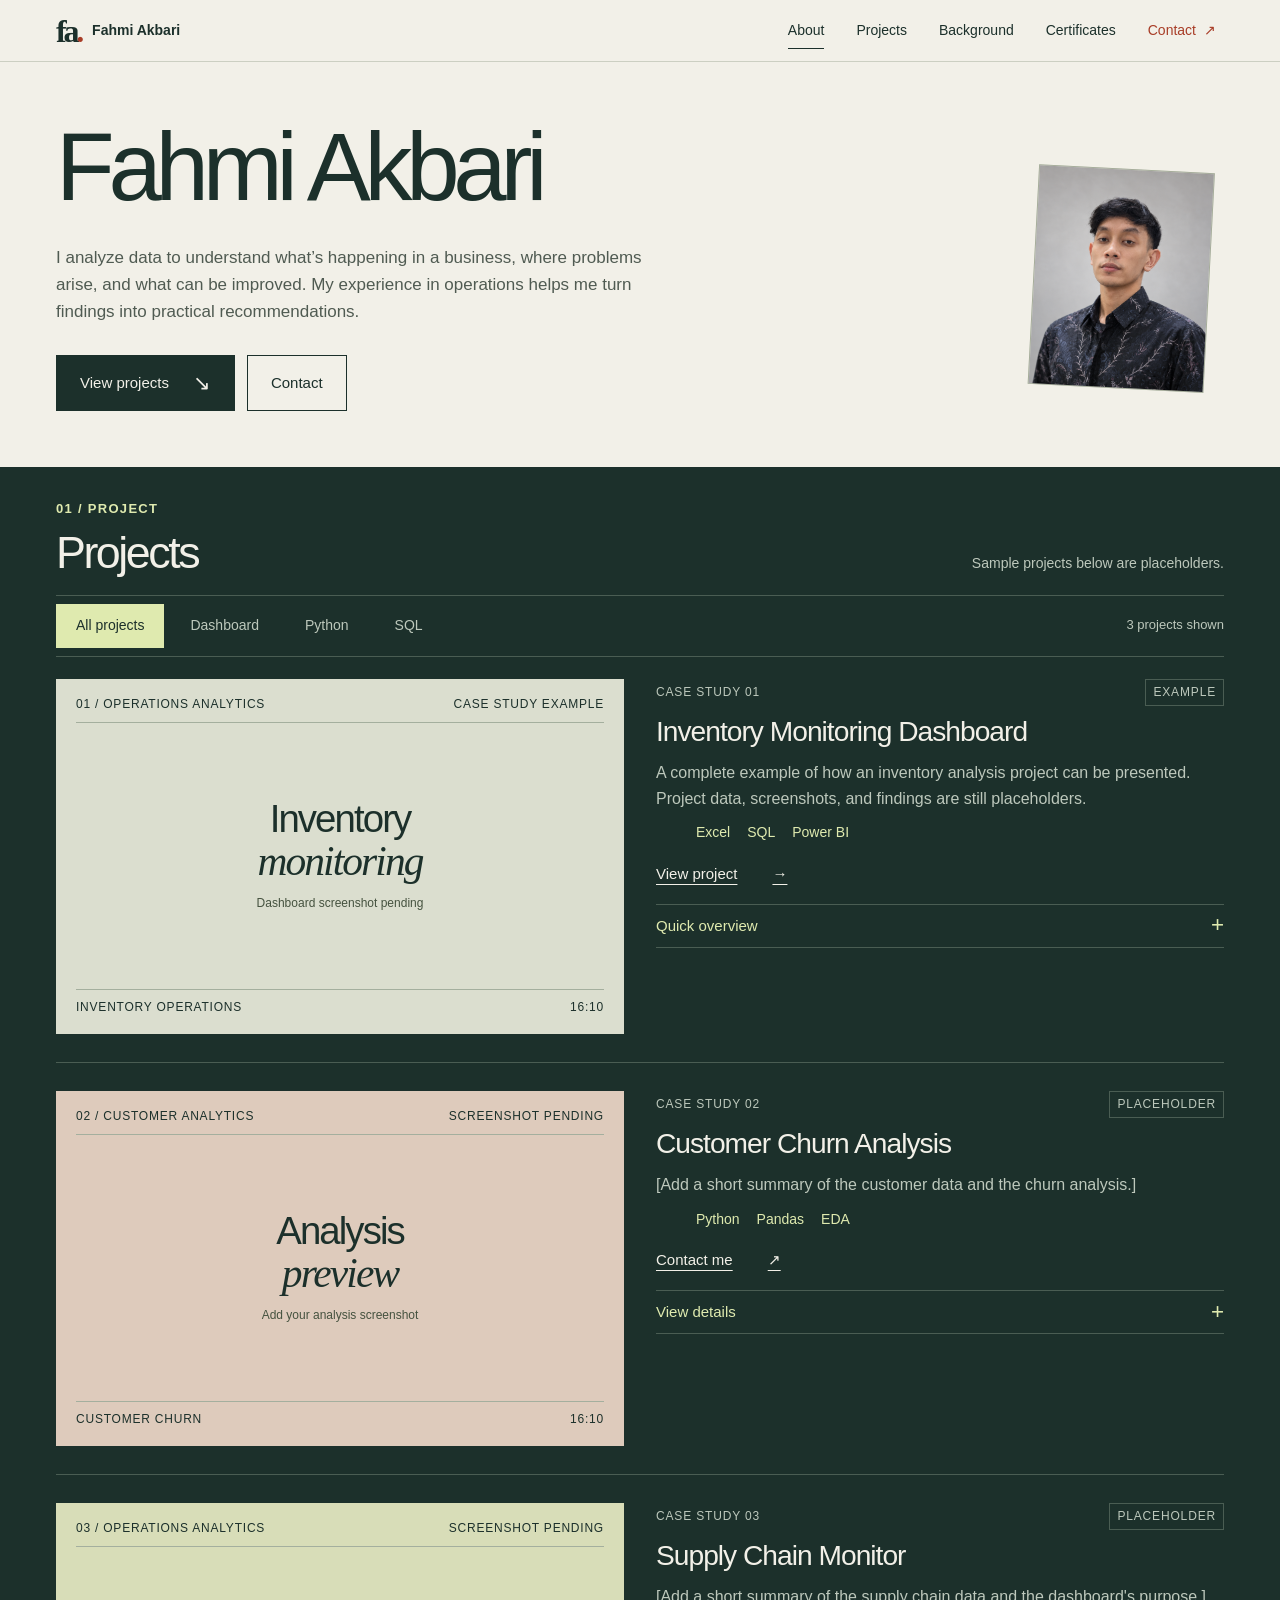
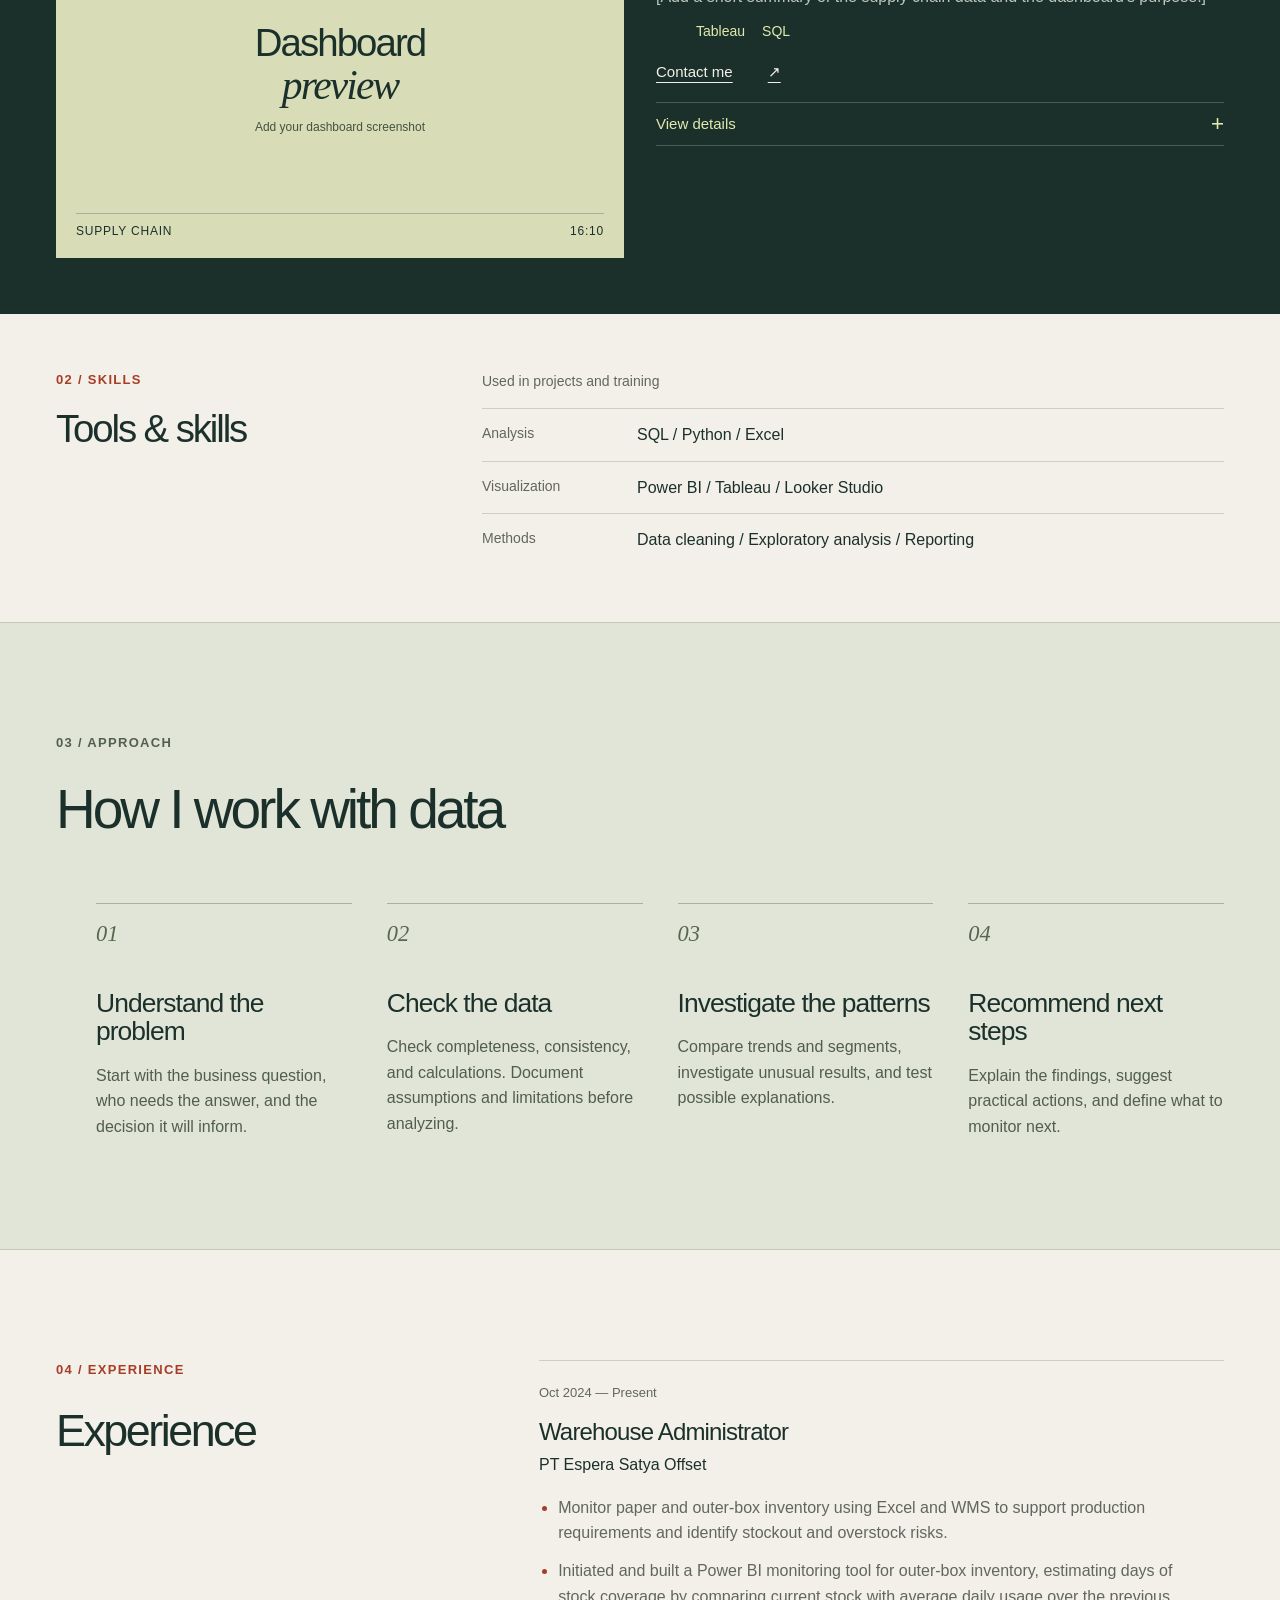
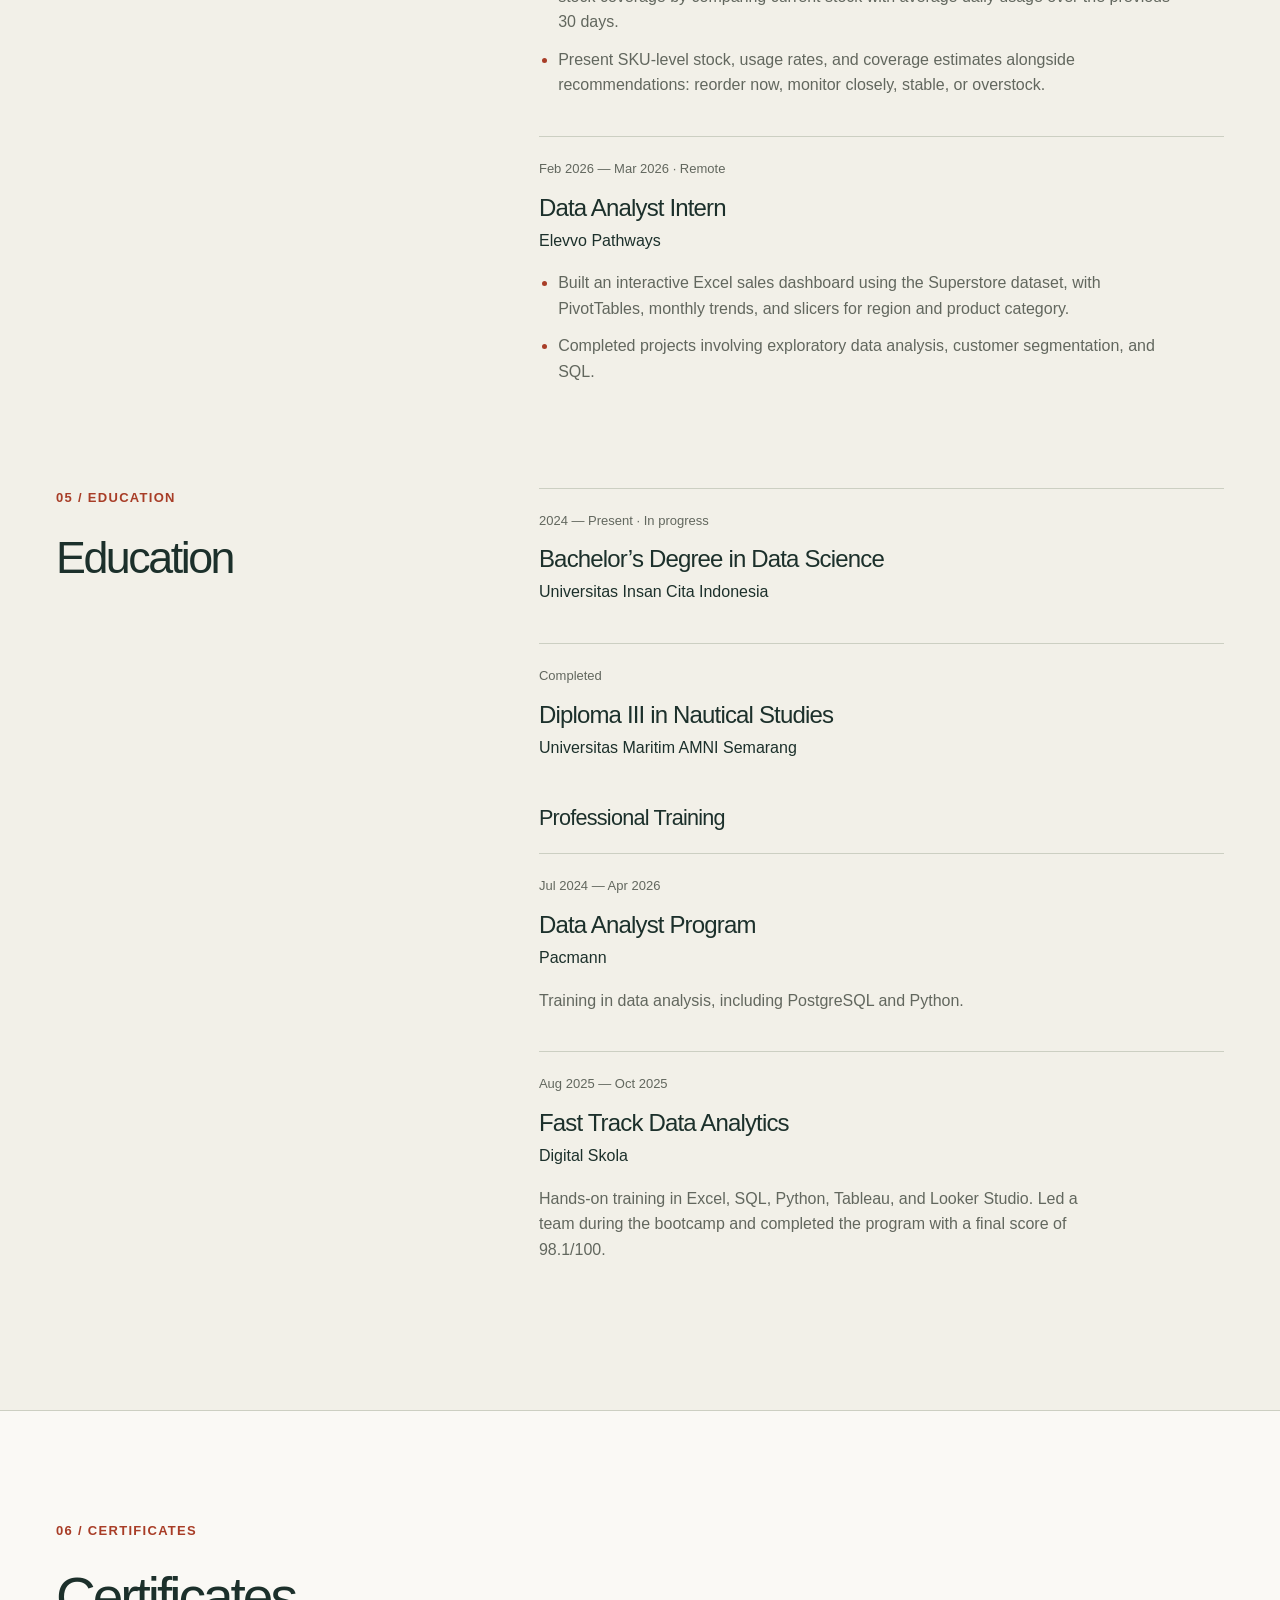
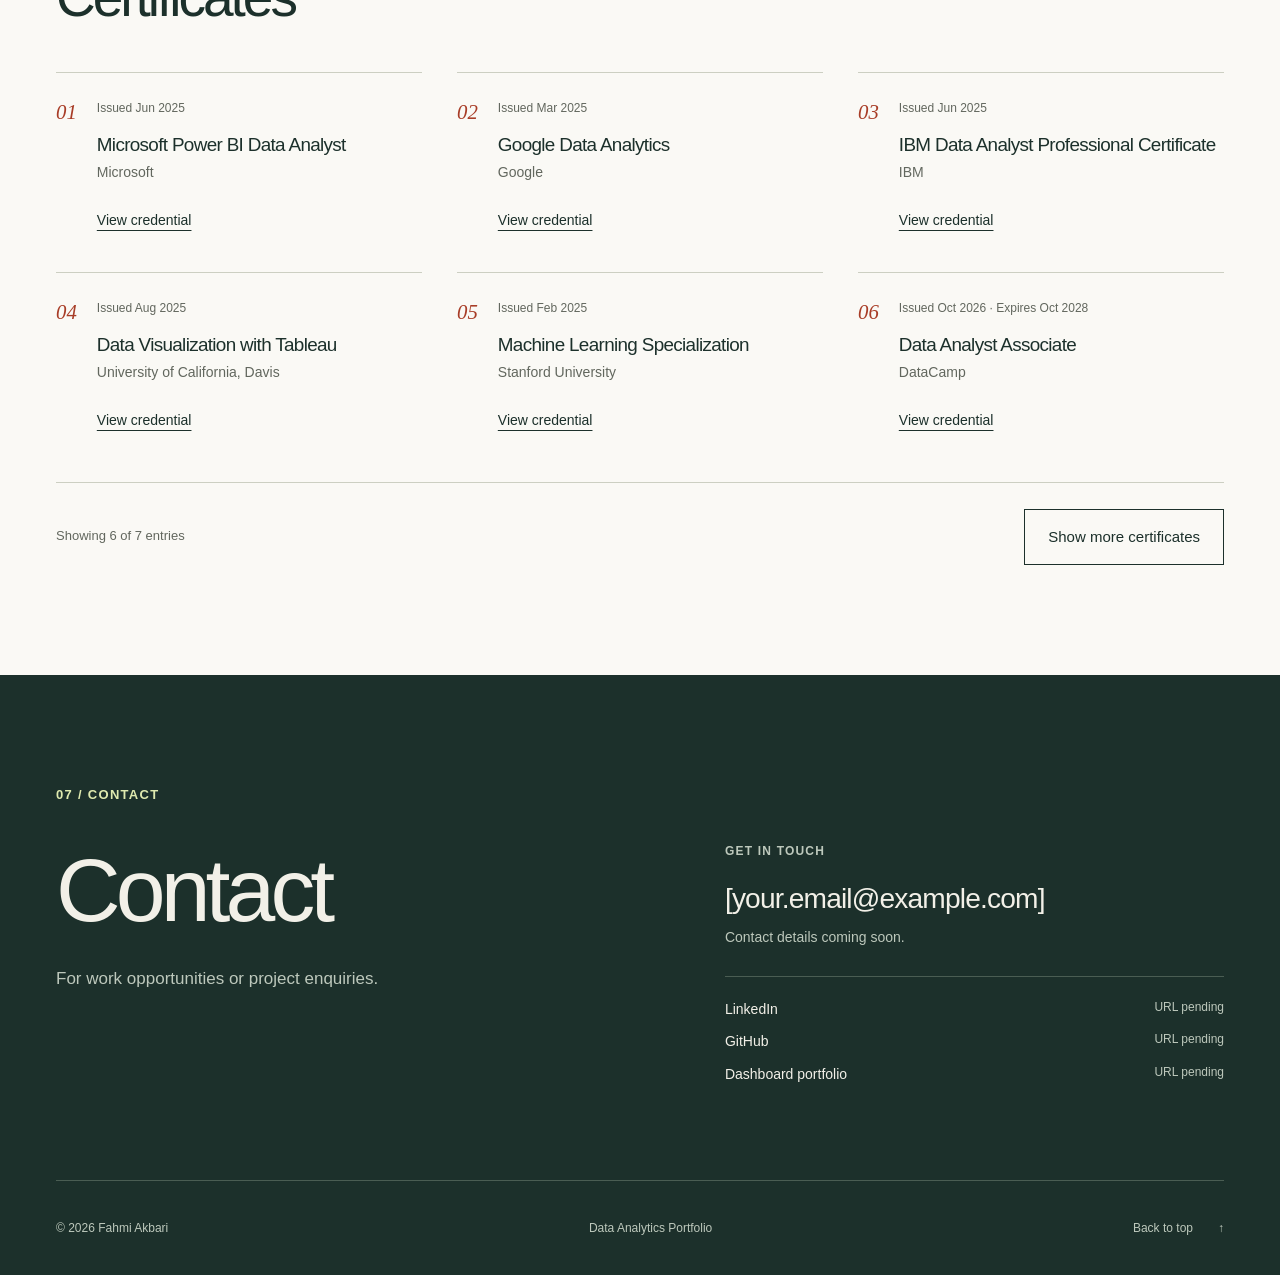
==== commit 58f98b6d: "Add files via upload" ====
--- a/index.html
+++ b/index.html
@@ -144,6 +144,8 @@
         <li class="certificate-item"><span class="certificate-number" aria-hidden="true">03</span><div><p class="certificate-date">Issued <time datetime="2025-06">Jun 2025</time></p><h3>IBM Data Analyst Professional Certificate</h3><p>IBM</p><a href="https://www.coursera.org/account/accomplishments/specialization/CA4VFFRQNBPK" target="_blank" rel="noopener noreferrer" aria-label="View credential: IBM Data Analyst Professional Certificate (opens in a new tab)">View credential</a></div></li>
         <li class="certificate-item"><span class="certificate-number" aria-hidden="true">04</span><div><p class="certificate-date">Issued <time datetime="2025-08">Aug 2025</time></p><h3>Data Visualization with Tableau</h3><p>University of California, Davis</p><a href="https://www.coursera.org/account/accomplishments/specialization/3Q13S8MC5XWG" target="_blank" rel="noopener noreferrer" aria-label="View credential: Data Visualization with Tableau (opens in a new tab)">View credential</a></div></li>
         <li class="certificate-item"><span class="certificate-number" aria-hidden="true">05</span><div><p class="certificate-date">Issued <time datetime="2025-02">Feb 2025</time></p><h3>Machine Learning Specialization</h3><p>Stanford University</p><a href="https://www.coursera.org/account/accomplishments/specialization/JTSTF5T4R3P1" target="_blank" rel="noopener noreferrer" aria-label="View credential: Machine Learning Specialization (opens in a new tab)">View credential</a></div></li>
+        <li class="certificate-item"><span class="certificate-number" aria-hidden="true">06</span><div><p class="certificate-date">Issued <time datetime="2026-10">Oct 2026</time> · Expires <time datetime="2028-10">Oct 2028</time></p><h3>Data Analyst Associate</h3><p>DataCamp</p><a href="https://www.datacamp.com/certificate/DAA0019525617395" target="_blank" rel="noopener noreferrer" aria-label="View credential: Data Analyst Associate (opens in a new tab)">View credential</a></div></li>
+        <li class="certificate-item"><span class="certificate-number" aria-hidden="true">07</span><div><p class="certificate-date">Issued <time datetime="2026-10">Oct 2026</time></p><h3>EF SET English Certificate 88/100 (C2 Proficient)</h3><p>EF SET</p><a href="https://cert.efset.org/t7HH4i" target="_blank" rel="noopener noreferrer" aria-label="View credential: EF SET English Certificate 88/100 (C2 Proficient) (opens in a new tab)">View credential</a></div></li>
       </ol>
       <div class="certificate-controls" id="certificateControls" hidden><p id="certificateStatus" role="status" aria-live="polite" aria-atomic="true"></p><button class="button outline" id="certificateMore" aria-controls="certificateList" aria-expanded="false">Show more certificates</button></div>
     </div>
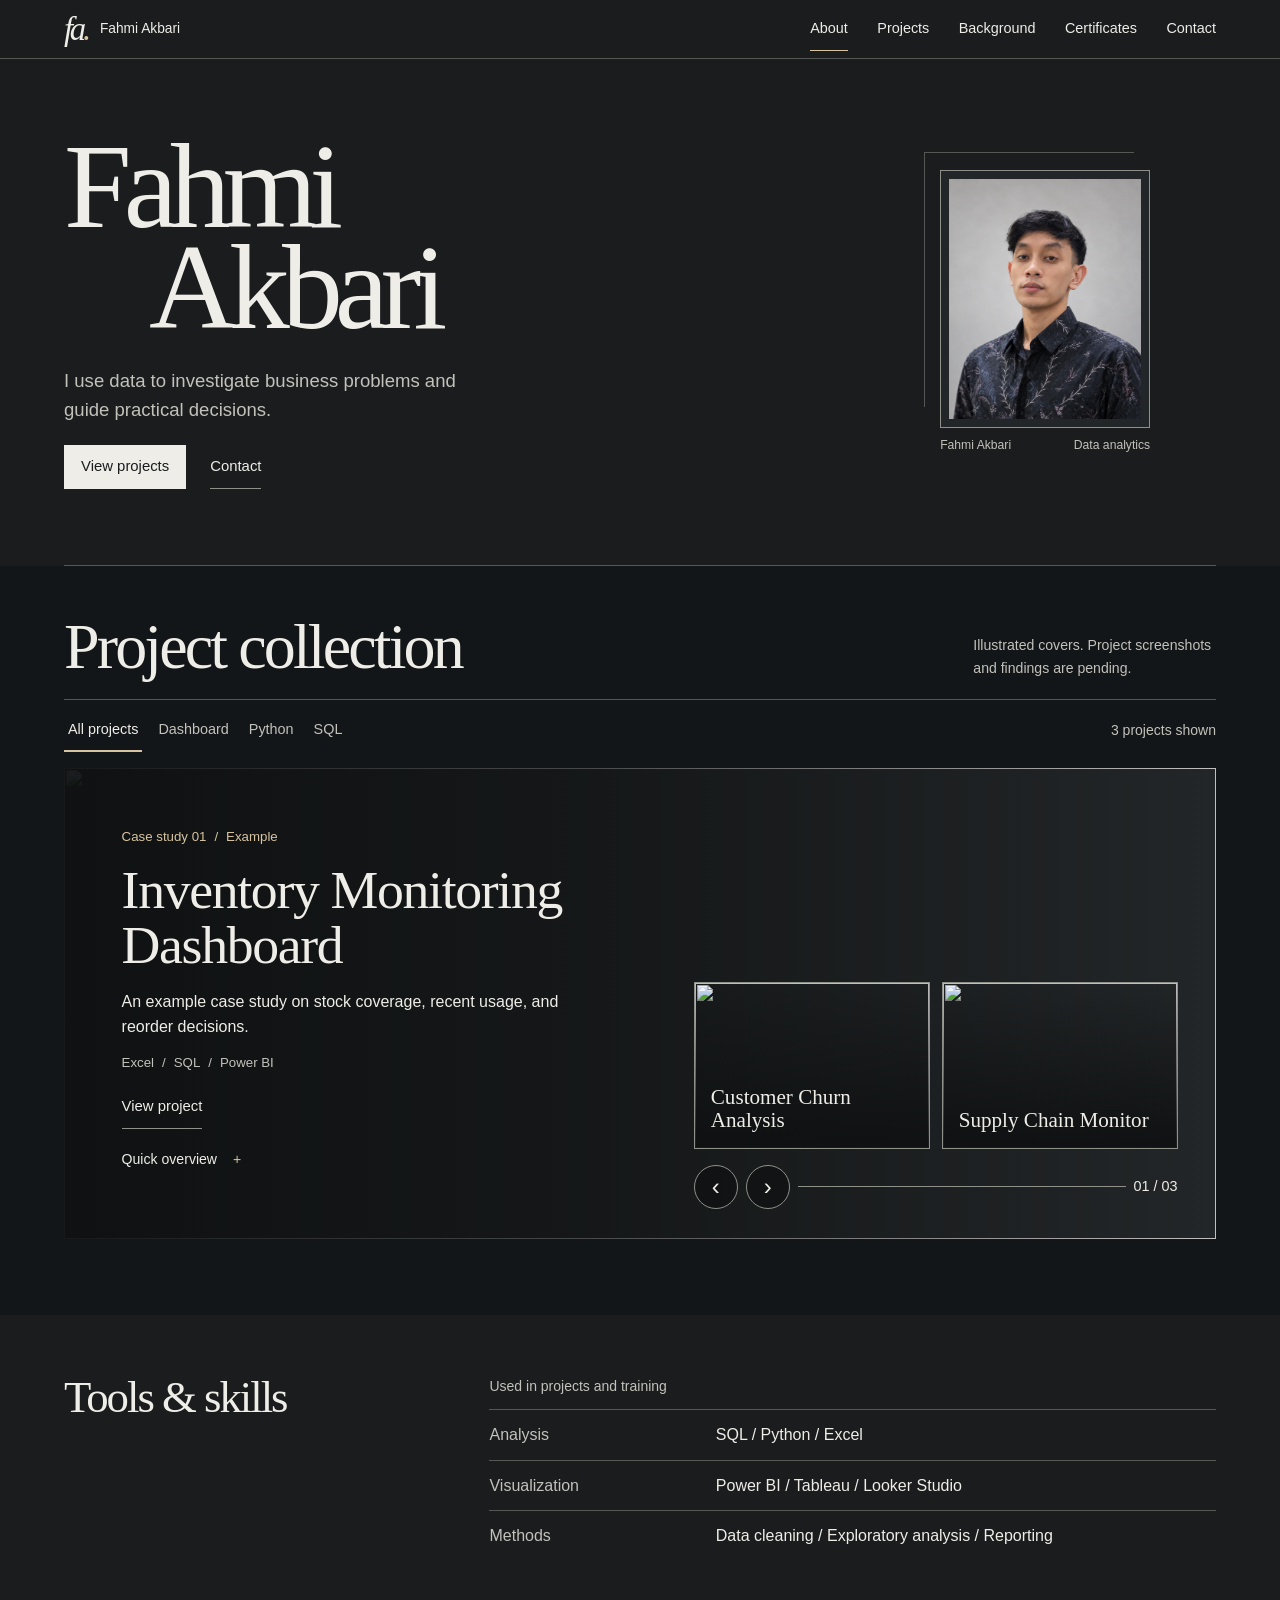
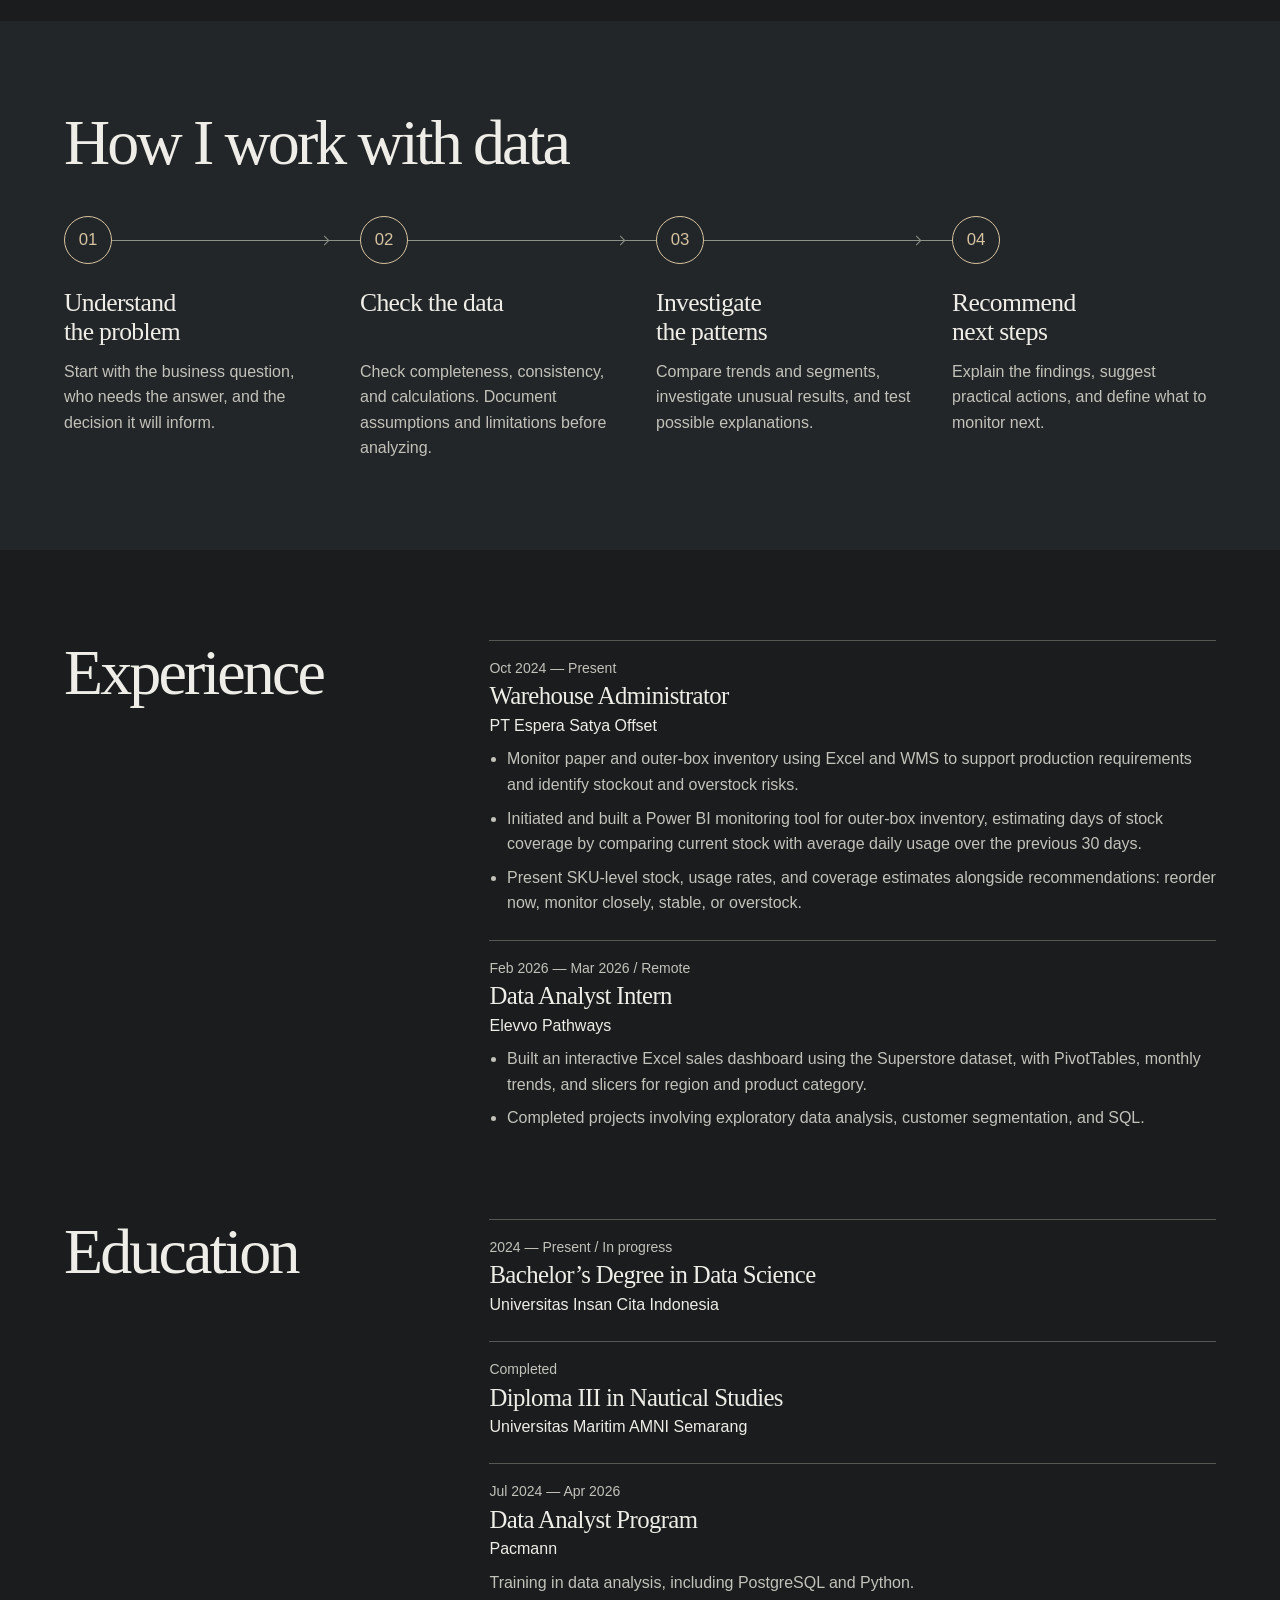
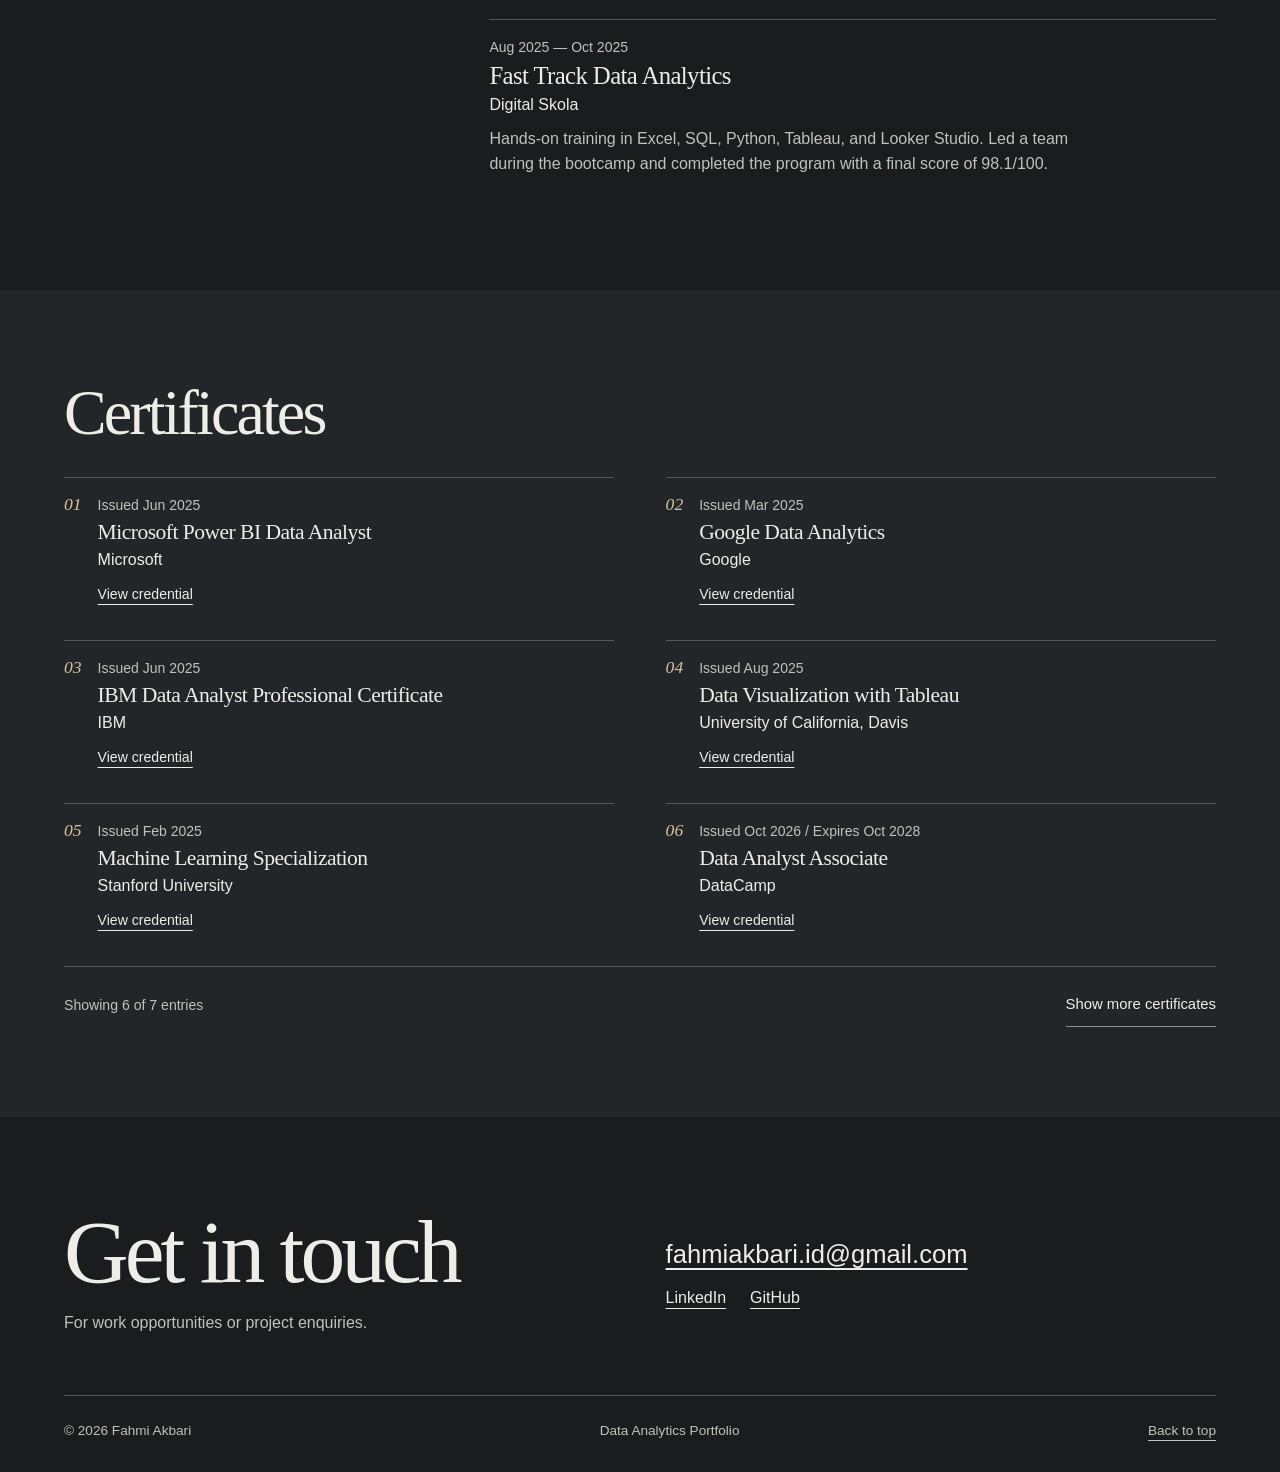
==== commit 9d26d380: "Add files via upload" ====
--- a/index.html
+++ b/index.html
@@ -1,162 +1,147 @@
-<!doctype html>
-<html lang="en">
-<head>
-  <meta charset="utf-8">
-  <meta name="viewport" content="width=device-width, initial-scale=1">
-  <meta name="description" content="Fahmi Akbari — data analysis to understand business performance, investigate problems, and turn findings into practical recommendations.">
-  <meta name="theme-color" content="#f2f0e8">
-  <title>Fahmi Akbari — Data Analytics Portfolio</title>
-  <link rel="icon" href="data:image/svg+xml,%3Csvg xmlns='http://www.w3.org/2000/svg' viewBox='0 0 64 64'%3E%3Crect width='64' height='64' fill='%231c302b'/%3E%3Cpath d='M14 45V31h8v14zm14 0V23h8v22zm14 0V14h8v31z' fill='%23dfeaaf'/%3E%3C/svg%3E">
-  <link rel="stylesheet" href="editorial.css?v=background-7">
-  <script src="site.js?v=unified-intro-6" defer></script>
-  <noscript><style>.menu-toggle,.filters,.filter-status{display:none!important}.nav-links{display:flex!important;position:static!important;flex-wrap:wrap}.header{position:relative!important}.nav{flex-wrap:wrap}</style></noscript>
-</head>
-<body>
-<a class="skip-link" href="#main">Skip to content</a>
-<header class="header" id="header">
-  <nav class="nav wrap" aria-label="Primary navigation">
-    <a class="brand" href="#home" aria-label="Fahmi Akbari, home"><span class="brand-mark" aria-hidden="true">fa<span>.</span></span><span class="brand-name">Fahmi Akbari</span></a>
-    <button class="menu-toggle" id="menuToggle" aria-expanded="false" aria-controls="navLinks" aria-label="Open menu">Menu <span aria-hidden="true">+</span></button>
-    <ul class="nav-links" id="navLinks">
-      <li><a href="#home">About</a></li>
-      <li><a href="#projects">Projects</a></li>
-      <li><a href="#background">Background</a></li>
-      <li><a href="#certificates">Certificates</a></li>
-      <li><a href="#contact">Contact <span aria-hidden="true">↗</span></a></li>
-    </ul>
-  </nav>
-</header>
-<main id="main" tabindex="-1">
-  <section class="hero wrap" id="home" aria-labelledby="hero-title">
-    <span id="about" class="legacy-about-anchor" aria-hidden="true"></span>
-    <div class="hero-layout">
-      <div class="hero-copy">
-        <h1 id="hero-title">Fahmi Akbari</h1>
-        <p class="hero-description">I analyze data to understand what’s happening in a business, where problems arise, and what can be improved. My experience in operations helps me turn findings into practical recommendations.</p>
-        <div class="hero-actions"><a class="button primary" href="#projects">View projects <span aria-hidden="true">↘</span></a><a class="button outline" href="#contact">Contact</a></div>
-      </div>
-      <aside class="hero-aside" aria-label="Profile photo"><div class="portrait-slot"><img src="fahmi-akbari.png?v=20261002" alt="Portrait of Fahmi Akbari" width="1254" height="1254" fetchpriority="high"></div></aside>
-    </div>
-
-  </section>
-
-  <section class="work-section dark-section" id="projects" aria-labelledby="project-title">
-    <div class="wrap">
-      <div class="section-heading"><div><p class="eyebrow section-index">01 / Project</p><h2 id="project-title">Projects</h2></div><p class="section-note"><span class="muted">Sample projects below are placeholders.</span></p></div>
-      <div class="work-toolbar"><div class="filters" role="group" aria-label="Filter projects"><button class="filter active" data-filter="all" aria-pressed="true" aria-controls="projectList">All projects</button><button class="filter" data-filter="dashboard" aria-pressed="false" aria-controls="projectList">Dashboard</button><button class="filter" data-filter="python" aria-pressed="false" aria-controls="projectList">Python</button><button class="filter" data-filter="sql" aria-pressed="false" aria-controls="projectList">SQL</button></div><p class="filter-status" id="filterStatus" role="status" aria-live="polite" aria-atomic="true">3 projects shown</p></div>
-      <div class="project-list" id="projectList">
-        <article class="project project-featured" data-category="dashboard sql" aria-labelledby="project-one-title">
-          <div class="project-image retail"><div class="image-topline"><span>01 / Operations analytics</span><span>Case study example</span></div><div class="image-placeholder"><p>Inventory<br><em>monitoring</em></p><span>Dashboard screenshot pending</span></div><div class="image-bottomline"><span>Inventory operations</span><span aria-hidden="true">16:10</span></div></div>
-          <div class="project-content"><div class="project-meta"><span>Case study 01</span><span class="pending-tag">Example</span></div><h3 id="project-one-title">Inventory Monitoring Dashboard</h3><p class="project-summary">A complete example of how an inventory analysis project can be presented. Project data, screenshots, and findings are still placeholders.</p><ul class="tags" aria-label="Example tools"><li>Excel</li><li>SQL</li><li>Power BI</li></ul><a class="text-link project-link" href="projects/inventory-monitoring.html">View project <span aria-hidden="true">→</span></a><details class="project-details"><summary aria-describedby="project-one-title" aria-controls="project-one-notes"><span class="details-label">Quick overview</span><span class="details-symbol" aria-hidden="true">+</span></summary><dl class="case-notes" id="project-one-notes"><div><dt>Problem</dt><dd>[Add the verified inventory question and intended users.]</dd></div><div><dt>Methods</dt><dd>[Add the real data source, preparation steps, and dashboard process.]</dd></div><div><dt>Findings</dt><dd>[Add verified findings after the project is complete.]</dd></div></dl></details></div>
-        </article>
-        <article class="project" data-category="python" aria-labelledby="project-two-title">
-          <div class="project-image churn"><div class="image-topline"><span>02 / Customer analytics</span><span>Screenshot pending</span></div><div class="image-placeholder"><p>Analysis<br><em>preview</em></p><span>Add your analysis screenshot</span></div><div class="image-bottomline"><span>Customer churn</span><span aria-hidden="true">16:10</span></div></div>
-          <div class="project-content"><div class="project-meta"><span>Case study 02</span><span class="pending-tag">Placeholder</span></div><h3 id="project-two-title">Customer Churn Analysis</h3><p class="project-summary">[Add a short summary of the customer data and the churn analysis.]</p><ul class="tags" aria-label="Example tools"><li>Python</li><li>Pandas</li><li>EDA</li></ul><a class="text-link" href="#contact">Contact me <span aria-hidden="true">↗</span></a><details class="project-details"><summary aria-describedby="project-two-title" aria-controls="project-two-notes"><span class="details-label">View details</span><span class="details-symbol" aria-hidden="true">+</span></summary><dl class="case-notes" id="project-two-notes"><div><dt>Problem</dt><dd>[Add the retention question and project context.]</dd></div><div><dt>Methods</dt><dd>[Add your preparation, exploration, and validation.]</dd></div><div><dt>Findings</dt><dd>[Add verified findings, limitations, and next steps.]</dd></div></dl></details></div>
-        </article>
-        <article class="project" data-category="dashboard sql" aria-labelledby="project-three-title">
-          <div class="project-image supply"><div class="image-topline"><span>03 / Operations analytics</span><span>Screenshot pending</span></div><div class="image-placeholder"><p>Dashboard<br><em>preview</em></p><span>Add your dashboard screenshot</span></div><div class="image-bottomline"><span>Supply chain</span><span aria-hidden="true">16:10</span></div></div>
-          <div class="project-content"><div class="project-meta"><span>Case study 03</span><span class="pending-tag">Placeholder</span></div><h3 id="project-three-title">Supply Chain Monitor</h3><p class="project-summary">[Add a short summary of the supply chain data and the dashboard's purpose.]</p><ul class="tags" aria-label="Example tools"><li>Tableau</li><li>SQL</li></ul><a class="text-link" href="#contact">Contact me <span aria-hidden="true">↗</span></a><details class="project-details"><summary aria-describedby="project-three-title" aria-controls="project-three-notes"><span class="details-label">View details</span><span class="details-symbol" aria-hidden="true">+</span></summary><dl class="case-notes" id="project-three-notes"><div><dt>Problem</dt><dd>[Add the operational problem and project scope.]</dd></div><div><dt>Methods</dt><dd>[Add the data, metrics, and dashboard decisions.]</dd></div><div><dt>Findings</dt><dd>[Add a verified insight and its practical implications.]</dd></div></dl></details></div>
-        </article>
-      </div>
-    </div>
-  </section>
-
-  <section class="skills-section wrap" id="skills" aria-labelledby="skills-title">
-    <div class="section-rail"><p class="eyebrow">02 / Skills</p><h2 id="skills-title">Tools &amp; skills</h2></div>
-    <div class="toolkit"><p class="small-note">Used in projects and training</p><div class="tool-row"><span>Analysis</span><p>SQL / Python / Excel</p></div><div class="tool-row"><span>Visualization</span><p>Power BI / Tableau / Looker Studio</p></div><div class="tool-row"><span>Methods</span><p>Data cleaning / Exploratory analysis / Reporting</p></div></div>
-  </section>
-
-  <section class="approach-section" id="approach" aria-labelledby="approach-title">
-    <div class="wrap section-space">
-      <div class="section-heading"><div><p class="eyebrow">03 / Approach</p><h2 id="approach-title">How I work with data</h2></div></div>
-      <ol class="process-list">
-        <li><span class="step-number">01</span><h3>Understand the problem</h3><p>Start with the business question, who needs the answer, and the decision it will inform.</p></li>
-        <li><span class="step-number">02</span><h3>Check the data</h3><p>Check completeness, consistency, and calculations. Document assumptions and limitations before analyzing.</p></li>
-        <li><span class="step-number">03</span><h3>Investigate the patterns</h3><p>Compare trends and segments, investigate unusual results, and test possible explanations.</p></li>
-        <li><span class="step-number">04</span><h3>Recommend next steps</h3><p>Explain the findings, suggest practical actions, and define what to monitor next.</p></li>
-      </ol>
-    </div>
-  </section>
-
-  <div class="background wrap section-space" id="background" role="group" aria-label="Experience and education">
-    <section class="resume-section" id="experience" aria-labelledby="experience-title">
-      <div><p class="eyebrow">04 / Experience</p><h2 id="experience-title">Experience</h2></div>
-      <div class="resume-list">
-        <article class="resume-item">
-          <p class="resume-date">Oct 2024 — Present</p>
-          <h3>Warehouse Administrator</h3>
-          <p class="organization">PT Espera Satya Offset</p>
-          <ul class="resume-points">
-            <li>Monitor paper and outer-box inventory using Excel and WMS to support production requirements and identify stockout and overstock risks.</li>
-            <li>Initiated and built a Power BI monitoring tool for outer-box inventory, estimating days of stock coverage by comparing current stock with average daily usage over the previous 30 days.</li>
-            <li>Present SKU-level stock, usage rates, and coverage estimates alongside recommendations: reorder now, monitor closely, stable, or overstock.</li>
-          </ul>
-        </article>
-        <article class="resume-item">
-          <p class="resume-date">Feb 2026 — Mar 2026 · Remote</p>
-          <h3>Data Analyst Intern</h3>
-          <p class="organization">Elevvo Pathways</p>
-          <ul class="resume-points">
-            <li>Built an interactive Excel sales dashboard using the Superstore dataset, with PivotTables, monthly trends, and slicers for region and product category.</li>
-            <li>Completed projects involving exploratory data analysis, customer segmentation, and SQL.</li>
-          </ul>
-        </article>
-      </div>
-    </section>
-    <section class="resume-section education-section" id="education" aria-labelledby="education-title">
-      <div><p class="eyebrow">05 / Education</p><h2 id="education-title">Education</h2></div>
-      <div class="resume-list">
-        <article class="resume-item">
-          <p class="resume-date">2024 — Present · In progress</p>
-          <h3>Bachelor’s Degree in Data Science</h3>
-          <p class="organization">Universitas Insan Cita Indonesia</p>
-        </article>
-        <article class="resume-item">
-          <!-- Graduation dates have not been supplied; do not invent them. -->
-          <p class="resume-date">Completed</p>
-          <h3>Diploma III in Nautical Studies</h3>
-          <p class="organization">Universitas Maritim AMNI Semarang</p>
-        </article>
-        <h3 class="training-heading">Professional Training</h3>
-        <article class="resume-item">
-          <p class="resume-date">Jul 2024 — Apr 2026</p>
-          <h3>Data Analyst Program</h3>
-          <p class="organization">Pacmann</p>
-          <p class="muted">Training in data analysis, including PostgreSQL and Python.</p>
-        </article>
-        <article class="resume-item">
-          <p class="resume-date">Aug 2025 — Oct 2025</p>
-          <h3>Fast Track Data Analytics</h3>
-          <p class="organization">Digital Skola</p>
-          <p class="muted">Hands-on training in Excel, SQL, Python, Tableau, and Looker Studio. Led a team during the bootcamp and completed the program with a final score of 98.1/100.</p>
-        </article>
-      </div>
-    </section>
-  </div>
-
-  <section class="certificates-section section-space" id="certificates" aria-labelledby="certificates-title">
-    <div class="wrap">
-      <div class="section-heading"><div><p class="eyebrow">06 / Certificates</p><h2 id="certificates-title">Certificates</h2></div></div>
-      <ol class="certificate-list" id="certificateList">
-        <!-- Add certificate-item entries here. Show more appears automatically when there are more than six. -->
-        <li class="certificate-item"><span class="certificate-number" aria-hidden="true">01</span><div><p class="certificate-date">Issued <time datetime="2025-06">Jun 2025</time></p><h3>Microsoft Power BI Data Analyst</h3><p>Microsoft</p><a href="https://www.coursera.org/account/accomplishments/specialization/UBQPJDUB4TW8" target="_blank" rel="noopener noreferrer" aria-label="View credential: Microsoft Power BI Data Analyst (opens in a new tab)">View credential</a></div></li>
-        <li class="certificate-item"><span class="certificate-number" aria-hidden="true">02</span><div><p class="certificate-date">Issued <time datetime="2025-03">Mar 2025</time></p><h3>Google Data Analytics</h3><p>Google</p><a href="https://www.coursera.org/account/accomplishments/professional-cert/FKTJW1PR4A0A" target="_blank" rel="noopener noreferrer" aria-label="View credential: Google Data Analytics (opens in a new tab)">View credential</a></div></li>
-        <li class="certificate-item"><span class="certificate-number" aria-hidden="true">03</span><div><p class="certificate-date">Issued <time datetime="2025-06">Jun 2025</time></p><h3>IBM Data Analyst Professional Certificate</h3><p>IBM</p><a href="https://www.coursera.org/account/accomplishments/specialization/CA4VFFRQNBPK" target="_blank" rel="noopener noreferrer" aria-label="View credential: IBM Data Analyst Professional Certificate (opens in a new tab)">View credential</a></div></li>
-        <li class="certificate-item"><span class="certificate-number" aria-hidden="true">04</span><div><p class="certificate-date">Issued <time datetime="2025-08">Aug 2025</time></p><h3>Data Visualization with Tableau</h3><p>University of California, Davis</p><a href="https://www.coursera.org/account/accomplishments/specialization/3Q13S8MC5XWG" target="_blank" rel="noopener noreferrer" aria-label="View credential: Data Visualization with Tableau (opens in a new tab)">View credential</a></div></li>
-        <li class="certificate-item"><span class="certificate-number" aria-hidden="true">05</span><div><p class="certificate-date">Issued <time datetime="2025-02">Feb 2025</time></p><h3>Machine Learning Specialization</h3><p>Stanford University</p><a href="https://www.coursera.org/account/accomplishments/specialization/JTSTF5T4R3P1" target="_blank" rel="noopener noreferrer" aria-label="View credential: Machine Learning Specialization (opens in a new tab)">View credential</a></div></li>
-        <li class="certificate-item"><span class="certificate-number" aria-hidden="true">06</span><div><p class="certificate-date">Issued <time datetime="2026-10">Oct 2026</time> · Expires <time datetime="2028-10">Oct 2028</time></p><h3>Data Analyst Associate</h3><p>DataCamp</p><a href="https://www.datacamp.com/certificate/DAA0019525617395" target="_blank" rel="noopener noreferrer" aria-label="View credential: Data Analyst Associate (opens in a new tab)">View credential</a></div></li>
-        <li class="certificate-item"><span class="certificate-number" aria-hidden="true">07</span><div><p class="certificate-date">Issued <time datetime="2026-10">Oct 2026</time></p><h3>EF SET English Certificate 88/100 (C2 Proficient)</h3><p>EF SET</p><a href="https://cert.efset.org/t7HH4i" target="_blank" rel="noopener noreferrer" aria-label="View credential: EF SET English Certificate 88/100 (C2 Proficient) (opens in a new tab)">View credential</a></div></li>
-      </ol>
-      <div class="certificate-controls" id="certificateControls" hidden><p id="certificateStatus" role="status" aria-live="polite" aria-atomic="true"></p><button class="button outline" id="certificateMore" aria-controls="certificateList" aria-expanded="false">Show more certificates</button></div>
-    </div>
-  </section>
-
-  <section class="contact-section dark-section section-space" id="contact" aria-labelledby="contact-title"><div class="wrap"><p class="eyebrow">07 / Contact</p><div class="contact-layout"><div><h2 id="contact-title">Contact</h2><p>For work opportunities or project enquiries.</p></div><div class="contact-details"><p class="eyebrow">Get in touch</p><span class="email-placeholder">[your.email@example.com]</span><p class="small-note">Contact details coming soon.</p><div class="social-placeholders"><span>LinkedIn <small>URL pending</small></span><span>GitHub <small>URL pending</small></span><span>Dashboard portfolio <small>URL pending</small></span></div></div></div><footer class="footer"><span>© <span id="year">2026</span> Fahmi Akbari</span><span>Data Analytics Portfolio</span><a href="#home">Back to top <span aria-hidden="true">↑</span></a></footer></div></section>
-</main>
-</body>
-</html>
-
-
-
-
-
+<!doctype html>
+<html lang="en">
+<head>
+  <meta charset="utf-8">
+  <meta name="viewport" content="width=device-width, initial-scale=1">
+  <meta name="description" content="Fahmi Akbari — data analysis to understand business performance, investigate problems, and turn findings into practical recommendations.">
+  <meta name="theme-color" content="#191b1e">
+  <title>Fahmi Akbari — Data Analytics Portfolio</title>
+  <link rel="icon" href="data:image/svg+xml,%3Csvg xmlns='http://www.w3.org/2000/svg' viewBox='0 0 64 64'%3E%3Crect width='64' height='64' fill='%2317191c'/%3E%3Cpath d='M14 45V31h8v14zm14 0V23h8v22zm14 0V14h8v31z' fill='%23e3e6e8'/%3E%3C/svg%3E">
+  <link rel="stylesheet" href="editorial.css?v=workflow-2">
+  <script src="site.js?v=folio-1" defer></script>
+  <noscript><style>.menu-toggle,.filters,.filter-status{display:none!important}.nav-links{display:flex!important;position:static!important;flex-wrap:wrap}.header{position:relative!important}.nav{flex-wrap:wrap}</style></noscript>
+</head>
+<body>
+<a class="skip-link" href="#main">Skip to content</a>
+<header class="header" id="header">
+  <nav class="nav wrap" aria-label="Primary navigation">
+    <a class="brand" href="#home" aria-label="Fahmi Akbari, home"><span class="brand-mark" aria-hidden="true">fa<span>.</span></span><span class="brand-name">Fahmi Akbari</span></a>
+    <button class="menu-toggle" id="menuToggle" aria-expanded="false" aria-controls="navLinks" aria-label="Open menu">Menu <span aria-hidden="true">+</span></button>
+    <ul class="nav-links" id="navLinks">
+      <li><a href="#home">About</a></li>
+      <li><a href="#projects">Projects</a></li>
+      <li><a href="#background">Background</a></li>
+      <li><a href="#certificates">Certificates</a></li>
+      <li><a href="#contact">Contact</a></li>
+    </ul>
+  </nav>
+</header>
+<main id="main" tabindex="-1">
+  <section class="hero wrap" id="home" aria-labelledby="hero-title">
+    <span id="about" class="legacy-about-anchor" aria-hidden="true"></span>
+    
+    <div class="hero-layout">
+      <div class="hero-copy">
+        <h1 id="hero-title">Fahmi <span>Akbari</span></h1>
+        <p class="hero-description">I use data to investigate business problems and guide practical decisions.</p>
+        <div class="hero-actions"><a class="button primary" href="#projects">View projects</a><a class="button outline" href="#contact">Contact</a></div>
+      </div>
+      <aside class="hero-aside" aria-label="Profile photo"><div class="portrait-slot"><img src="fahmi-akbari.png?v=20261002" alt="Portrait of Fahmi Akbari" width="1254" height="1254" fetchpriority="high"></div><p class="portrait-credit">Fahmi Akbari <span>Data analytics</span></p></aside>
+    </div>
+  </section>
+  <section class="work-section dark-section" id="projects" aria-labelledby="project-title">
+    <div class="wrap">
+      <div class="section-heading"><div><h2 id="project-title">Project collection</h2></div><p class="section-note"><span class="muted">Illustrated covers. Project screenshots and findings are pending.</span></p></div>
+      <div class="work-toolbar"><div class="filters" role="group" aria-label="Filter projects"><button class="filter active" data-filter="all" aria-pressed="true" aria-controls="projectList">All projects</button><button class="filter" data-filter="dashboard" aria-pressed="false" aria-controls="projectList">Dashboard</button><button class="filter" data-filter="python" aria-pressed="false" aria-controls="projectList">Python</button><button class="filter" data-filter="sql" aria-pressed="false" aria-controls="projectList">SQL</button></div><p class="filter-status" id="filterStatus" role="status" aria-live="polite" aria-atomic="true">3 projects shown</p></div>
+      <div class="project-gallery" id="gallery"><div class="project-list" id="projectList">
+        <article class="project project-featured" data-category="dashboard sql" aria-labelledby="project-one-title">
+          <img class="scene-image" src="assets/inventory.jpg" alt=""><div class="project-content"><div class="project-meta"><span>Case study 01</span><span class="pending-tag">Example</span></div><h3 id="project-one-title">Inventory Monitoring Dashboard</h3><p class="project-summary">An example case study on stock coverage, recent usage, and reorder decisions.</p><ul class="tags" aria-label="Example tools"><li>Excel</li><li>SQL</li><li>Power BI</li></ul><a class="text-link project-link" href="projects/inventory-monitoring.html">View project</a><details class="project-details"><summary aria-describedby="project-one-title" aria-controls="project-one-notes"><span class="details-label">Quick overview</span><span class="details-symbol" aria-hidden="true">+</span></summary><dl class="case-notes" id="project-one-notes"><div><dt>Problem</dt><dd>[Add the verified inventory question and intended users.]</dd></div><div><dt>Methods</dt><dd>[Add the real data source, preparation steps, and dashboard process.]</dd></div><div><dt>Findings</dt><dd>[Add verified findings after the project is complete.]</dd></div></dl></details></div>
+        </article>
+        <article class="project" data-category="python" aria-labelledby="project-two-title">
+          <img class="scene-image" src="assets/cohorts.jpg" alt=""><div class="project-content"><div class="project-meta"><span>Case study 02</span><span class="pending-tag">Placeholder</span></div><h3 id="project-two-title">Customer Churn Analysis</h3><p class="project-summary">A planned study of customer retention. Data and findings are pending.</p><ul class="tags" aria-label="Example tools"><li>Python</li><li>Pandas</li><li>EDA</li></ul><a class="text-link" href="#contact">Contact me</a><details class="project-details"><summary aria-describedby="project-two-title" aria-controls="project-two-notes"><span class="details-label">View details</span><span class="details-symbol" aria-hidden="true">+</span></summary><dl class="case-notes" id="project-two-notes"><div><dt>Problem</dt><dd>[Add the retention question and project context.]</dd></div><div><dt>Methods</dt><dd>[Add your preparation, exploration, and validation.]</dd></div><div><dt>Findings</dt><dd>[Add verified findings, limitations, and next steps.]</dd></div></dl></details></div>
+        </article>
+        <article class="project" data-category="dashboard sql" aria-labelledby="project-three-title">
+          <img class="scene-image" src="assets/freight.jpg" alt=""><div class="project-content"><div class="project-meta"><span>Case study 03</span><span class="pending-tag">Placeholder</span></div><h3 id="project-three-title">Supply Chain Monitor</h3><p class="project-summary">A planned dashboard for supply chain reporting. Data and findings are pending.</p><ul class="tags" aria-label="Example tools"><li>Tableau</li><li>SQL</li></ul><a class="text-link" href="#contact">Contact me</a><details class="project-details"><summary aria-describedby="project-three-title" aria-controls="project-three-notes"><span class="details-label">View details</span><span class="details-symbol" aria-hidden="true">+</span></summary><dl class="case-notes" id="project-three-notes"><div><dt>Problem</dt><dd>[Add the operational problem and project scope.]</dd></div><div><dt>Methods</dt><dd>[Add the data, metrics, and dashboard decisions.]</dd></div><div><dt>Findings</dt><dd>[Add a verified insight and its practical implications.]</dd></div></dl></details></div>
+        </article>
+      </div>
+    <div class="gallery-controls" hidden><div class="upcoming" aria-label="Choose a project"></div><div class="playback"><button type="button" id="previous" aria-label="Previous project"></button><button type="button" id="next" aria-label="Next project"></button><span class="progress-rule"></span><output id="slideNumber" aria-live="polite"></output></div></div></div></div>
+  </section>
+  <section class="skills-section wrap" id="skills" aria-labelledby="skills-title">
+    <div class="section-rail"><h2 id="skills-title">Tools &amp; skills</h2></div>
+    <div class="toolkit"><p class="small-note">Used in projects and training</p><div class="tool-row"><span>Analysis</span><p>SQL / Python / Excel</p></div><div class="tool-row"><span>Visualization</span><p>Power BI / Tableau / Looker Studio</p></div><div class="tool-row"><span>Methods</span><p>Data cleaning / Exploratory analysis / Reporting</p></div></div>
+  </section>
+  <section class="approach-section" id="approach" aria-labelledby="approach-title">
+    <div class="wrap section-space">
+      <div class="section-heading"><div><h2 id="approach-title">How I work with data</h2></div></div>
+      <ol class="process-list" role="list">
+        <li><span class="step-number" aria-hidden="true">01</span><h3>Understand the problem</h3><p>Start with the business question, who needs the answer, and the decision it will inform.</p></li>
+        <li><span class="step-number" aria-hidden="true">02</span><h3>Check the data</h3><p>Check completeness, consistency, and calculations. Document assumptions and limitations before analyzing.</p></li>
+        <li><span class="step-number" aria-hidden="true">03</span><h3>Investigate the patterns</h3><p>Compare trends and segments, investigate unusual results, and test possible explanations.</p></li>
+        <li><span class="step-number" aria-hidden="true">04</span><h3>Recommend next steps</h3><p>Explain the findings, suggest practical actions, and define what to monitor next.</p></li>
+      </ol>
+    </div>
+  </section>
+  <div class="background wrap section-space" id="background" role="group" aria-label="Experience and education">
+    <section class="resume-section" id="experience" aria-labelledby="experience-title">
+      <div><h2 id="experience-title">Experience</h2></div>
+      <div class="resume-list">
+        <article class="resume-item">
+          <p class="resume-date">Oct 2024 — Present</p>
+          <h3>Warehouse Administrator</h3>
+          <p class="organization">PT Espera Satya Offset</p>
+          <ul class="resume-points">
+            <li>Monitor paper and outer-box inventory using Excel and WMS to support production requirements and identify stockout and overstock risks.</li>
+            <li>Initiated and built a Power BI monitoring tool for outer-box inventory, estimating days of stock coverage by comparing current stock with average daily usage over the previous 30 days.</li>
+            <li>Present SKU-level stock, usage rates, and coverage estimates alongside recommendations: reorder now, monitor closely, stable, or overstock.</li>
+          </ul>
+        </article>
+        <article class="resume-item">
+          <p class="resume-date">Feb 2026 — Mar 2026 / Remote</p>
+          <h3>Data Analyst Intern</h3>
+          <p class="organization">Elevvo Pathways</p>
+          <ul class="resume-points">
+            <li>Built an interactive Excel sales dashboard using the Superstore dataset, with PivotTables, monthly trends, and slicers for region and product category.</li>
+            <li>Completed projects involving exploratory data analysis, customer segmentation, and SQL.</li>
+          </ul>
+        </article>
+      </div>
+    </section>
+    <section class="resume-section education-section" id="education" aria-labelledby="education-title">
+      <div><h2 id="education-title">Education</h2></div>
+      <div class="resume-list">
+        <article class="resume-item">
+          <p class="resume-date">2024 — Present / In progress</p>
+          <h3>Bachelor’s Degree in Data Science</h3>
+          <p class="organization">Universitas Insan Cita Indonesia</p>
+        </article>
+        <article class="resume-item">
+          <!-- Graduation dates have not been supplied; do not invent them. -->
+          <p class="resume-date">Completed</p>
+          <h3>Diploma III in Nautical Studies</h3>
+          <p class="organization">Universitas Maritim AMNI Semarang</p>
+        </article>
+        <article class="resume-item">
+          <p class="resume-date">Jul 2024 — Apr 2026</p>
+          <h3>Data Analyst Program</h3>
+          <p class="organization">Pacmann</p>
+          <p class="muted">Training in data analysis, including PostgreSQL and Python.</p>
+        </article>
+        <article class="resume-item">
+          <p class="resume-date">Aug 2025 — Oct 2025</p>
+          <h3>Fast Track Data Analytics</h3>
+          <p class="organization">Digital Skola</p>
+          <p class="muted">Hands-on training in Excel, SQL, Python, Tableau, and Looker Studio. Led a team during the bootcamp and completed the program with a final score of 98.1/100.</p>
+        </article>
+      </div>
+    </section>
+  </div>
+  <section class="certificates-section section-space" id="certificates" aria-labelledby="certificates-title">
+    <div class="wrap">
+      <div class="section-heading"><div><h2 id="certificates-title">Certificates</h2></div></div>
+      <ol class="certificate-list" id="certificateList">
+        <!-- Add certificate-item entries here. Show more appears automatically when there are more than six. -->
+        <li class="certificate-item"><span class="certificate-number" aria-hidden="true">01</span><div><p class="certificate-date">Issued <time datetime="2025-06">Jun 2025</time></p><h3>Microsoft Power BI Data Analyst</h3><p>Microsoft</p><a href="https://www.coursera.org/account/accomplishments/specialization/UBQPJDUB4TW8" target="_blank" rel="noopener noreferrer" aria-label="View credential: Microsoft Power BI Data Analyst (opens in a new tab)">View credential</a></div></li>
+        <li class="certificate-item"><span class="certificate-number" aria-hidden="true">02</span><div><p class="certificate-date">Issued <time datetime="2025-03">Mar 2025</time></p><h3>Google Data Analytics</h3><p>Google</p><a href="https://www.coursera.org/account/accomplishments/professional-cert/FKTJW1PR4A0A" target="_blank" rel="noopener noreferrer" aria-label="View credential: Google Data Analytics (opens in a new tab)">View credential</a></div></li>
+        <li class="certificate-item"><span class="certificate-number" aria-hidden="true">03</span><div><p class="certificate-date">Issued <time datetime="2025-06">Jun 2025</time></p><h3>IBM Data Analyst Professional Certificate</h3><p>IBM</p><a href="https://www.coursera.org/account/accomplishments/specialization/CA4VFFRQNBPK" target="_blank" rel="noopener noreferrer" aria-label="View credential: IBM Data Analyst Professional Certificate (opens in a new tab)">View credential</a></div></li>
+        <li class="certificate-item"><span class="certificate-number" aria-hidden="true">04</span><div><p class="certificate-date">Issued <time datetime="2025-08">Aug 2025</time></p><h3>Data Visualization with Tableau</h3><p>University of California, Davis</p><a href="https://www.coursera.org/account/accomplishments/specialization/3Q13S8MC5XWG" target="_blank" rel="noopener noreferrer" aria-label="View credential: Data Visualization with Tableau (opens in a new tab)">View credential</a></div></li>
+        <li class="certificate-item"><span class="certificate-number" aria-hidden="true">05</span><div><p class="certificate-date">Issued <time datetime="2025-02">Feb 2025</time></p><h3>Machine Learning Specialization</h3><p>Stanford University</p><a href="https://www.coursera.org/account/accomplishments/specialization/JTSTF5T4R3P1" target="_blank" rel="noopener noreferrer" aria-label="View credential: Machine Learning Specialization (opens in a new tab)">View credential</a></div></li>
+        <li class="certificate-item"><span class="certificate-number" aria-hidden="true">06</span><div><p class="certificate-date">Issued <time datetime="2026-10">Oct 2026</time> / Expires <time datetime="2028-10">Oct 2028</time></p><h3>Data Analyst Associate</h3><p>DataCamp</p><a href="https://www.datacamp.com/certificate/DAA0019525617395" target="_blank" rel="noopener noreferrer" aria-label="View credential: Data Analyst Associate (opens in a new tab)">View credential</a></div></li>
+        <li class="certificate-item"><span class="certificate-number" aria-hidden="true">07</span><div><p class="certificate-date">Issued <time datetime="2026-10">Oct 2026</time></p><h3>EF SET English Certificate 88/100 (C2 Proficient)</h3><p>EF SET</p><a href="https://cert.efset.org/t7HH4i" target="_blank" rel="noopener noreferrer" aria-label="View credential: EF SET English Certificate 88/100 (C2 Proficient) (opens in a new tab)">View credential</a></div></li>
+      </ol>
+      <div class="certificate-controls" id="certificateControls" hidden><p id="certificateStatus" role="status" aria-live="polite" aria-atomic="true"></p><button class="button outline" id="certificateMore" aria-controls="certificateList" aria-expanded="false">Show more certificates</button></div>
+    </div>
+  </section>
+  <section class="contact-section dark-section section-space" id="contact" aria-labelledby="contact-title"><div class="wrap"><div class="contact-layout"><div><h2 id="contact-title">Get in touch</h2><p>For work opportunities or project enquiries.</p></div><div class="contact-details"><a class="email-placeholder" href="mailto:fahmiakbari.id@gmail.com">fahmiakbari.id@gmail.com</a><div class="social-placeholders"><a href="https://www.linkedin.com/in/fahmiakbarii/">LinkedIn</a><a href="https://github.com/fahmiakbari">GitHub</a></div></div></div><footer class="footer"><span>© <span id="year">2026</span> Fahmi Akbari</span><span>Data Analytics Portfolio</span><a href="#home">Back to top</a></footer></div></section>
+</main>
+</body>
+</html>
--- a/editorial.css
+++ b/editorial.css
@@ -1,231 +1,43 @@
-/* Editorial field notes: warm paper, deep green ink, terracotta, and pale chartreuse. */
-:root{--paper:#f2f0e8;--white:#faf9f5;--ink:#1c302b;--muted:#62675e;--rust:#a83d27;--line:#cccfc2;--dark-line:#4a5d53;--lime:#dfeaaf;--dark-muted:#bdc8bc;--serif:Georgia,'Times New Roman',serif;--sans:Arial,Helvetica,sans-serif}
-*{box-sizing:border-box}html{scroll-behavior:smooth;scroll-padding-top:110px}body{margin:0;background:var(--paper);color:var(--ink);font-family:var(--sans);font-size:16px;line-height:1.6;-webkit-font-smoothing:antialiased}::selection{background:var(--lime);color:var(--ink)}a{color:inherit;text-underline-offset:5px}button{font:inherit;color:inherit;cursor:pointer}a,button{-webkit-tap-highlight-color:transparent}button,a{touch-action:manipulation}button:focus-visible,a:focus-visible,[tabindex]:focus-visible{outline:3px solid var(--rust);outline-offset:5px}.dark-section :focus-visible{outline-color:var(--lime)}[hidden]{display:none!important}h1,h2,h3,p,ul,ol,dl,dd{margin:0}h1,h2,h3{line-height:1.08;font-weight:500}h1,h2{letter-spacing:-.055em}h2{font-size:clamp(2.5rem,4.3vw,4.3rem)}h3{letter-spacing:-.035em}em{font-family:var(--serif);font-weight:400}img{display:block;max-width:100%}.wrap{width:calc(100% - 112px);max-width:1280px;margin-inline:auto}.section-space{padding-block:110px}.eyebrow{font-size:.8125rem;letter-spacing:.1em;text-transform:uppercase;font-weight:600}.muted,.small-note{color:var(--muted)}.small-note{font-size:.875rem}.skip-link{position:fixed;top:10px;left:10px;transform:translateY(-150%);z-index:100;background:var(--ink);color:white;padding:12px 20px}.skip-link:focus{transform:none}.header{position:sticky;top:0;z-index:20;background:var(--paper);border-bottom:1px solid var(--line)}.nav{display:flex;align-items:center;justify-content:space-between;min-height:92px;gap:25px}.brand{display:flex;align-items:center;gap:16px;text-decoration:none}.brand-mark{font-family:var(--serif);font-size:2.75rem;font-weight:bold;letter-spacing:-.1em;line-height:1}.brand-mark>span{color:var(--rust)}.brand-name{font-size:.875rem;font-weight:600;line-height:1.5}.brand-name small{display:block;color:var(--muted);font-size:.75rem;font-weight:400}.nav-links{list-style:none;display:flex;align-items:center;gap:34px}.nav-links a{display:block;text-decoration:none;font-size:.9375rem;padding:12px 0;position:relative}.nav-links a:after{content:'';position:absolute;left:0;bottom:6px;width:100%;height:1px;background:currentColor;transform:scaleX(0);transform-origin:left;transition:transform .18s}.nav-links a:hover:after,.nav-links a.active:after{transform:scaleX(1)}.nav-links li:last-child a{margin-left:20px;color:var(--rust)}.nav-links a span{margin-left:12px}.menu-toggle{display:none}.hero{padding-top:33px}.hero-top{display:flex;justify-content:space-between;align-items:center;gap:20px}.hero-top .eyebrow{font-size:.75rem;color:var(--muted)}.draft-label{font-size:.75rem;border:1px solid var(--line);padding:5px 10px;white-space:nowrap}.hero-layout{display:grid;grid-template-columns:minmax(0,1fr) 190px;gap:65px;align-items:center;padding:72px 0 78px}.intro{font-size:1rem;margin-bottom:25px}.intro strong{font-weight:600}.hero h1{font-size:clamp(3.5rem,7.5vw,7.1rem);line-height:1.02;letter-spacing:-.065em}.hero h1 em{color:var(--rust)}.hero-description{max-width:470px;font-size:1.0625rem;margin:28px 0 30px;color:#505b52}.button{display:inline-flex;justify-content:center;align-items:center;gap:40px;padding:15px 23px;border:1px solid var(--ink);text-decoration:none;font-size:.9375rem;font-weight:500;min-height:52px;transition:background .18s,color .18s}.button.primary{background:var(--ink);color:var(--paper)}.button.primary:hover{background:var(--rust);border-color:var(--rust)}.button span{font-size:1.3rem;line-height:1}.button.outline{background:transparent}.button.outline:hover{background:var(--ink);color:var(--paper)}.hero-aside{align-self:center;transform:rotate(3deg);padding-top:28px}.portrait-slot{position:relative;width:176px;aspect-ratio:4/5;background:#dcded2;display:flex;flex-direction:column;justify-content:center;align-items:center;border:1px solid #a6ad9b;color:#45523f}.slot-corner{position:absolute;top:8px;left:13px;font-size:1.3rem}.portrait-monogram{font:italic 4.75rem var(--serif);letter-spacing:-.08em;opacity:.75}.portrait-label{font-size:.75rem;margin-top:22px}.portrait-slot img{position:absolute;inset:0;width:100%;height:100%;object-fit:cover}.hero-aside>p{font:italic 1.5rem/1.15 var(--serif);margin-top:18px}.aside-note{font-size:.75rem;display:block;margin-top:13px;color:var(--muted)}.hero-bottom{border-top:1px solid var(--line);display:flex;justify-content:space-between;align-items:center;padding:20px 0 24px;font-size:.8125rem;color:var(--muted)}.hero-bottom a{text-decoration:none}.hero-bottom a span{margin-left:28px}.dark-section{background:var(--ink);color:var(--paper)}.dark-section .muted,.dark-section .small-note{color:var(--dark-muted)}.work-section{padding:91px 0 110px}.section-heading{display:flex;align-items:flex-end;justify-content:space-between;gap:50px;margin-bottom:44px}.section-heading .eyebrow{margin-bottom:26px}.section-note{max-width:300px;font-size:1rem;line-height:1.65}.section-note .muted{display:inline-block;margin-top:8px;font-size:.875rem}.section-index{color:var(--lime)}.work-toolbar{display:flex;align-items:center;justify-content:space-between;gap:24px;border-block:1px solid var(--dark-line);padding:16px 0;margin-bottom:36px}.filters{display:flex;flex-wrap:wrap;gap:6px}.filter{border:1px solid transparent;background:transparent;color:var(--dark-muted);padding:9px 19px;min-height:44px;font-size:.875rem}.filter:hover{border-color:var(--dark-line);color:var(--paper)}.filter.active{background:var(--lime);color:var(--ink)}.filter-status{font-size:.8125rem;color:var(--dark-muted)}.project-list{display:grid;grid-template-columns:repeat(2,minmax(0,1fr));gap:68px 40px}.project-featured{grid-column:1/-1;display:grid;grid-template-columns:minmax(0,1.28fr) minmax(0,1fr);gap:45px;align-items:start;border-bottom:1px solid var(--dark-line);padding-bottom:55px}.project-image{aspect-ratio:16/10;color:var(--ink);padding:22px 25px;display:flex;flex-direction:column;justify-content:space-between;background:#dbdecf}.project-featured .project-image{aspect-ratio:auto;min-height:510px;height:100%}.churn{background:#decbbc}.supply{background:#d8ddb8}.image-topline,.image-bottomline{display:flex;justify-content:space-between;gap:15px;font-size:.75rem;text-transform:uppercase;letter-spacing:.065em}.image-topline{border-bottom:1px solid #a4af9e;padding-bottom:12px}.image-bottomline{border-top:1px solid #a4af9e;padding-top:12px}.image-placeholder{padding-block:20px;text-align:center;position:relative}.preview-cross{display:block;font-size:1.75rem;font-weight:300;margin-bottom:5px;color:#677363}.image-placeholder p{font-size:clamp(2rem,3.5vw,3.5rem);line-height:1.06;letter-spacing:-.05em}.image-placeholder p em{font-size:1.08em}.image-placeholder>span:last-child{display:block;font-size:.75rem;margin-top:18px;color:#45523f}.project-image>img{width:100%;height:auto;object-fit:contain;margin:auto}.project-content{padding-top:24px}.project-featured .project-content{padding-top:0}.project-meta{display:flex;justify-content:space-between;align-items:center;font-size:.75rem;color:var(--dark-muted);text-transform:uppercase;letter-spacing:.07em;margin-bottom:18px}.pending-tag{border:1px solid var(--dark-line);padding:3px 7px;font-size:.75rem}.project h3{font-size:clamp(1.7rem,2.4vw,2.35rem);line-height:1.14;max-width:480px}.project-summary{margin-top:18px;color:var(--dark-muted);font-size:1rem;max-width:510px}.tags{list-style:none;display:flex;flex-wrap:wrap;gap:8px 17px;margin-top:18px;font-size:.75rem;color:var(--lime)}.case-notes{margin-top:25px;border-top:1px solid var(--dark-line)}.case-notes>div{display:grid;grid-template-columns:110px 1fr;gap:14px;border-bottom:1px solid var(--dark-line);padding-block:12px}.case-notes dt{font-size:.8125rem;color:var(--paper)}.case-notes dd{font-size:.875rem;color:var(--dark-muted);line-height:1.55}.text-link{display:inline-flex;gap:35px;align-items:center;margin-top:25px;font-size:.875rem;text-decoration:none;border-bottom:1px solid currentColor;padding-bottom:5px}.text-link:hover{color:var(--lime)}.about-section{display:grid;grid-template-columns:1fr 2fr;gap:55px}.section-rail .eyebrow{color:var(--rust);margin-bottom:55px}.rail-word{font:italic 2.35rem/1.15 var(--serif);color:var(--muted)}.about-body h2{font-size:clamp(2.35rem,3.9vw,3.9rem);margin-bottom:36px}.about-body h2 em{color:var(--rust)}.about-lead{font-size:1.5rem;line-height:1.5;max-width:660px;margin-bottom:15px}.about-body>.muted{max-width:600px}.personal-facts{display:grid;grid-template-columns:1fr 1fr;gap:25px;padding-block:29px;margin-top:10px;border-bottom:1px solid var(--line)}.personal-facts dt{font-size:.75rem;text-transform:uppercase;letter-spacing:.08em;color:var(--muted);margin-bottom:5px}.personal-facts dd{font-size:1rem}.toolkit{padding-top:35px}.toolkit-heading{display:flex;align-items:baseline;justify-content:space-between;gap:18px;margin-bottom:18px}.toolkit h3{font-size:1.7rem}.tool-row{display:grid;grid-template-columns:140px 1fr;gap:15px;padding-block:13px;border-top:1px solid var(--line)}.tool-row>span{color:var(--muted);font-size:.875rem}.tool-row p{font-size:1rem}.approach-section{background:#e1e5d7;border-block:1px solid #c3cab9}.approach-section .eyebrow{color:#52614b}.process-list{list-style:none;display:grid;grid-template-columns:repeat(4,minmax(0,1fr));gap:35px;margin-top:64px}.process-list li{border-top:1px solid #a8b29f;padding-top:17px}.step-number{font:italic 1.4rem var(--serif);color:#59664f}.process-list h3{font-size:1.65rem;margin-top:40px;margin-bottom:17px}.process-list p{color:#505e4c;font-size:1rem}.resume-section{display:grid;grid-template-columns:1fr 1.7fr;gap:80px;scroll-margin-top:110px}.resume-section .eyebrow{color:var(--rust);margin-bottom:25px}.resume-section h2{font-size:clamp(2.5rem,3.5vw,3.5rem)}.resume-item{border-top:1px solid var(--line);padding-top:22px;padding-bottom:38px}.resume-date{font-size:.8125rem;color:var(--muted);margin-bottom:15px}.resume-item h3{font-size:1.5rem;margin-bottom:7px}.organization{margin-bottom:17px;font-size:1rem}.resume-item>.muted{max-width:540px}.education-section{margin-top:65px}.certificates-section{background:var(--white);border-top:1px solid var(--line)}.certificates-section .eyebrow{color:var(--rust)}.certificate-list{padding:0;list-style:none;display:grid;grid-template-columns:repeat(3,minmax(0,1fr));column-gap:35px;counter-reset:certificate}.certificate-item{display:flex;gap:20px;align-items:flex-start;padding:26px 0 28px;border-top:1px solid var(--line);min-width:0}.certificate-number{font:italic 1.3rem var(--serif);color:var(--rust);padding-top:1px}.certificate-date{font-size:.75rem;color:var(--muted);margin-bottom:17px}.certificate-item h3{font-size:1.18rem;margin-bottom:6px;overflow-wrap:anywhere}.certificate-item h3+p{font-size:.875rem;color:var(--muted)}.certificate-pending{display:block;font-size:.75rem;color:var(--muted);margin-top:20px}.certificate-item a{display:inline-block;font-size:.875rem;margin-top:16px;min-height:44px;padding-top:9px}.certificate-controls{display:flex;align-items:center;justify-content:space-between;gap:24px;border-top:1px solid var(--line);padding-top:26px;margin-top:10px}.certificate-controls p{font-size:.8125rem;color:var(--muted)}.contact-section{padding-bottom:0}.contact-section>.wrap>.eyebrow{color:var(--lime);margin-bottom:37px}.contact-layout{display:grid;grid-template-columns:1.2fr 1fr;gap:70px}.contact-layout h2{font-size:clamp(3.5rem,7vw,6.5rem)}.contact-layout h2 em{color:var(--lime)}.contact-layout h2+p{color:var(--dark-muted);margin-top:26px;font-size:1.0625rem}.contact-details{align-self:center;min-width:0}.contact-details>.eyebrow{font-size:.75rem;color:var(--dark-muted);margin-bottom:14px}.email-placeholder{display:block;font-size:clamp(1.05rem,2.2vw,1.8rem);letter-spacing:-.03em;overflow-wrap:anywhere}.contact-details>.small-note{margin-top:5px}.social-placeholders{display:grid;gap:10px;border-top:1px solid var(--dark-line);padding-top:21px;margin-top:28px}.social-placeholders>span{display:flex;justify-content:space-between;gap:15px;font-size:.875rem}.social-placeholders small{font-size:.75rem;color:var(--dark-muted)}.footer{border-top:1px solid var(--dark-line);padding-block:25px;display:flex;align-items:center;justify-content:space-between;gap:25px;margin-top:95px;font-size:.75rem;color:var(--dark-muted)}.footer a{min-height:44px;display:inline-flex;align-items:center;gap:25px;text-decoration:none}
-@media(min-width:1500px){.hero-layout{padding-block:85px}.hero h1{font-size:7.3rem}}
-@media(max-width:1100px){.wrap{width:calc(100% - 72px)}.hero-layout{gap:35px;grid-template-columns:minmax(0,1fr) 160px}.portrait-slot{width:152px}.hero h1{font-size:7.6vw}.project-featured{gap:30px;grid-template-columns:1.05fr 1fr}.case-notes>div{grid-template-columns:1fr;gap:5px}.process-list{gap:24px}.about-section{grid-template-columns:1fr 2.5fr;gap:35px}.certificate-list{grid-template-columns:repeat(2,minmax(0,1fr))}.resume-section{gap:55px}.image-topline,.image-bottomline{font-size:.75rem}.project-image{padding:20px}.section-heading{gap:30px}}
-@media(max-width:760px){html{scroll-padding-top:94px}.wrap{width:calc(100% - 40px)}.nav{min-height:76px}.brand-mark{font-size:2.4rem}.brand{gap:12px}.brand-name{font-size:.8125rem}.menu-toggle{display:inline-flex;gap:20px;align-items:center;justify-content:space-between;background:transparent;border:1px solid var(--line);padding:10px 13px;min-height:44px;font-size:.875rem}.menu-toggle span{font-size:1.3rem;line-height:1;transition:transform .2s}.menu-toggle.open span{transform:rotate(45deg)}.nav-links{display:none;position:absolute;top:100%;left:0;right:0;background:var(--paper);padding:14px 20px 24px;border-bottom:1px solid var(--line);gap:0;box-shadow:0 12px 15px #1c302b0d}.nav-links.open{display:flex;flex-direction:column;align-items:stretch}.nav-links a{padding:13px 0}.nav-links li:last-child a{margin-left:0}.nav-links a:after{width:40px}.hero{padding-top:24px}.hero-top{align-items:flex-start}.hero-top .eyebrow{font-size:.75rem;max-width:190px;line-height:1.6}.draft-label{font-size:.75rem;padding:4px 7px}.hero-layout{padding:43px 0 33px;gap:24px;grid-template-columns:1fr}.intro{font-size:.9375rem;margin-bottom:23px}.hero h1{font-size:clamp(2.8rem,10vw,4.8rem);letter-spacing:-.065em}.hero-description{font-size:1rem;max-width:410px;margin-block:24px}.hero-aside{display:grid;grid-template-columns:82px 1fr;gap:0 21px;transform:none;padding-top:8px;align-items:center}.portrait-slot{width:82px;grid-row:1/3;aspect-ratio:4/5;transform:rotate(-3deg)}.portrait-monogram{font-size:2.5rem}.slot-corner{font-size:1rem;left:6px;top:0}.portrait-label{font-size:.75rem;margin-top:6px}.hero-aside>p{font-size:1.25rem;margin-top:0;align-self:end}.aside-note{margin-top:6px;align-self:start}.hero-bottom{font-size:.75rem;padding-block:18px;gap:15px}.hero-bottom a span{margin-left:6px}.section-space{padding-block:68px}.work-section{padding-block:65px 70px}.section-heading{display:block;margin-bottom:30px}.section-heading .eyebrow{margin-bottom:22px}.section-note{max-width:440px;margin-top:24px;font-size:1rem}.section-note .muted{margin-top:5px}.work-toolbar{display:block;padding-block:12px}.filters{gap:3px}.filter{padding-inline:14px}.filter-status{margin-top:10px;font-size:.75rem}.project-list{grid-template-columns:1fr;gap:45px}.project-featured{display:block;grid-column:auto;padding-bottom:40px}.project-image,.project-featured .project-image{min-height:0;height:auto;aspect-ratio:16/11;padding:18px}.image-topline,.image-bottomline{font-size:.75rem;letter-spacing:.04em;gap:8px}.image-placeholder{padding-block:10px}.image-placeholder p{font-size:clamp(2rem,7.8vw,3.5rem)}.image-placeholder>span:last-child{font-size:.75rem;margin-top:12px}.preview-cross{font-size:1.1rem;margin-bottom:5px}.project-featured .project-content,.project-content{padding-top:24px}.project h3{font-size:1.85rem}.project-meta{font-size:.75rem}.case-notes>div{grid-template-columns:95px 1fr;gap:15px}.case-notes dt{font-size:.8125rem}.project-summary{font-size:1rem}.about-section{display:block}.section-rail .eyebrow{margin-bottom:25px}.rail-word{display:none}.about-body h2{font-size:clamp(2.15rem,7.7vw,3.5rem);margin-bottom:27px}.about-lead{font-size:1.25rem}.personal-facts{gap:20px}.personal-facts dd{font-size:.9375rem}.toolkit-heading{display:block}.toolkit-heading .small-note{display:block;margin-top:7px}.tool-row{grid-template-columns:105px 1fr;gap:15px}.tool-row p{font-size:.9375rem}.process-list{grid-template-columns:1fr 1fr;gap:35px 25px;margin-top:37px}.process-list h3{font-size:1.5rem;margin-top:25px}.process-list p{font-size:1rem}.resume-section{display:block;scroll-margin-top:96px}.resume-section h2{font-size:2.65rem;margin-bottom:32px}.resume-section .eyebrow{margin-bottom:20px}.education-section{margin-top:35px}.resume-item{padding-bottom:30px}.certificate-list{grid-template-columns:1fr 1fr;gap:0 22px}.certificate-item{gap:11px}.certificate-number{font-size:1rem}.certificate-item h3{font-size:1.125rem;line-height:1.3}.certificate-controls{align-items:flex-start;flex-direction:column;gap:15px}.certificate-controls .button{width:100%;font-size:.875rem}.contact-layout{grid-template-columns:1fr;gap:44px}.contact-layout h2{font-size:clamp(3.5rem,13vw,5.3rem)}.contact-layout h2+p{font-size:1rem}.email-placeholder{font-size:1.45rem}.contact-section{padding-bottom:0}.footer{margin-top:55px;display:grid;grid-template-columns:1fr auto;gap:10px;font-size:.75rem;padding-block:20px}.footer>span:nth-child(2){grid-column:1;grid-row:2}.footer>a{grid-column:2;grid-row:1/3;gap:8px}}
-@media(max-width:420px){.certificate-list{grid-template-columns:1fr}.certificate-item{gap:22px;padding-block:23px}.certificate-date{margin-bottom:10px}.certificate-pending{margin-top:12px}.certificate-item h3{font-size:1.25rem}.hero-top .eyebrow{max-width:145px}.hero h1{font-size:10vw}.hero-bottom{font-size:.75rem}.case-notes>div{grid-template-columns:1fr;gap:5px}.process-list{grid-template-columns:1fr}.process-list li{display:grid;grid-template-columns:35px 1fr;gap:12px 15px}.process-list h3{margin:0}.process-list p{grid-column:2}.image-placeholder p{font-size:8vw}.image-placeholder>span:last-child{font-size:.75rem}.image-topline>span:last-child{max-width:85px;text-align:right}.project-image,.project-featured .project-image{aspect-ratio:1.4}.hero-bottom a span{display:none}.filter{padding-inline:11px}.personal-facts{grid-template-columns:1fr}.email-placeholder{font-size:1.2rem}}
-@media(prefers-reduced-motion:reduce){html{scroll-behavior:auto}*,*:before,*:after{transition:none!important;animation:none!important}}
-@media print{.header,.skip-link,.filters,.filter-status,.certificate-controls,.hero-bottom,.button{display:none!important}.wrap{width:100%;max-width:none}.section-space,.work-section{padding-block:25px}.dark-section{background:white;color:black}.dark-section .muted,.dark-section .small-note,.project-summary,.case-notes dd,.project-meta,.tags{color:#444}.project[hidden],.certificate-item[hidden]{display:block!important}.project-list{display:block}.project{margin-bottom:35px;break-inside:avoid}.project-image{display:none}.project-featured{display:block}.contact-section{padding-bottom:20px}h1{font-size:48pt!important}.hero-layout{padding-block:25px}.certificate-list{grid-template-columns:repeat(2,1fr)}}
+/* Hallmark · theme: custom · idea: an analyst's working folio, bound in graphite · genre: editorial · signature: packaging paper opens the project collection · hero: split surname and portrait plate · copy: verbatim where credentials and experience require detail */
+/* Hallmark · pre-emit critique: P5 H4 E4 S4 R4 V4 · weakest: gallery could resemble a travel template; use the texture of the materials Fahmi actually monitors. */
+:root{--ground:#1a1c1e;--ink:#eeede7;--soft:#c2c2bb;--faint:#a7aaa8;--line:#545754;--edge:#8e918a;--panel:#232628;--metal:#d6c3a1;--night:#131618;--shade:rgba(14,16,17,.95);--veil:rgba(14,16,17,.68);--clear:transparent;--mask-solid:#000;--display:Constantia,'Iowan Old Style',Georgia,serif;--body:'Segoe UI',Arial,sans-serif;--width:76rem;--gap:clamp(20px,4vw,64px);--header-height:60px;color-scheme:dark}
+*{box-sizing:border-box}html,body{overflow-x:clip}html{scroll-padding-top:calc(var(--header-height) + 16px)}body{margin:0;background:var(--ground);color:var(--ink);font:1rem/1.6 var(--body)}::selection{background:var(--metal);color:var(--night)}img{max-width:100%;display:block}a{color:inherit;text-underline-offset:5px}button,summary{font:inherit;color:inherit;cursor:pointer}button{background:none;border:0}a,button,summary{touch-action:manipulation}a:hover,summary:hover{color:var(--metal)}:focus-visible{outline:2px solid var(--metal);outline-offset:4px}button:disabled{opacity:.45;cursor:default}[hidden]{display:none!important}h1,h2,h3,p,ul,ol,dl,dd,figure{margin:0}h1,h2,h3{min-width:0;overflow-wrap:break-word;text-wrap:balance;font:400 clamp(2.6rem,5vw,4.8rem)/1.02 var(--display);letter-spacing:-.045em}h3{font-size:1.55rem;letter-spacing:-.025em}p{max-width:66ch}.wrap{width:min(var(--width),calc(100% - 2 * clamp(20px,5vw,80px)));margin-inline:auto}.section-space{padding-block:clamp(56px,7vw,100px)}.muted,.small-note,.filter-status,.resume-date,.certificate-date,.case-facts dt{color:var(--soft)}.small-note,.filter-status,.resume-date,.certificate-date{font-size:.875rem}.skip-link{position:fixed;left:16px;top:12px;padding:12px;background:var(--ink);color:var(--ground);z-index:50;transform:translateY(-160%)}.skip-link:focus{transform:none}
+.header,.case-header{position:sticky;top:0;background:var(--ground);z-index:20;border-bottom:1px solid var(--line)}.nav,.case-header-inner{min-height:58px;display:flex;justify-content:space-between;align-items:center;gap:16px}.brand,.nav-links a,.case-back{display:inline-flex;align-items:center;text-decoration:none;min-height:44px}.brand{gap:12px}.brand-mark{font:italic 2.05rem/1 var(--display);letter-spacing:-.1em}.brand-mark span{color:var(--metal)}.brand-name{font-size:.86rem}.nav-links,.tags,.process-list,.certificate-list,.case-process{padding:0;list-style:none}.nav-links{display:flex;gap:clamp(12px,2.3vw,36px)}.nav-links a{font-size:.9rem;border-bottom:1px solid var(--clear)}.nav-links a.active{border-color:var(--metal)}.menu-toggle{display:none}
+.hero{position:relative}.hero-layout{position:relative;display:grid;grid-template-columns:minmax(0,1fr) minmax(0,.45fr);gap:var(--gap);align-items:center;min-height:clamp(435px,52vw,610px);padding-block:clamp(40px,6vw,80px)}.hero h1{font-size:clamp(5rem,9.5vw,9rem);line-height:.83;letter-spacing:-.065em}.hero h1 span{display:block;margin-left:.7em}.hero-description{max-width:39ch;margin:28px 0 20px;font-size:clamp(1rem,1.45vw,1.2rem);color:var(--soft)}.hero-actions,.case-actions{display:flex;align-items:center;flex-wrap:wrap;gap:24px}.button,.text-link{display:inline-flex;align-items:center;justify-content:center;min-height:44px;padding:8px 16px;text-decoration:none;font-size:.93rem}.primary{background:var(--ink);color:var(--ground);border:1px solid var(--ink)}.primary:hover{background:var(--metal);color:var(--night)}.outline,.text-link{border:0;border-bottom:1px solid var(--edge);padding-inline:0}.hero-aside{width:min(100%,210px);justify-self:center}.portrait-slot{padding:8px;border:1px solid var(--edge);background:var(--panel);position:relative}.portrait-slot img{width:100%;aspect-ratio:4/5;object-fit:cover}.portrait-credit{display:flex;justify-content:space-between;gap:8px;margin-top:8px;font-size:.76rem;color:var(--soft)}.hero:after{content:'';position:absolute;bottom:0;left:0;right:0;border-top:1px solid var(--line)}.legacy-about-anchor{position:absolute;top:0}
+.work-section{background:var(--night);padding:48px 0 64px}.section-heading,.work-toolbar,.certificate-controls{display:flex;align-items:end;justify-content:space-between;gap:var(--gap)}.section-note{max-width:31ch;font-size:.88rem}.work-toolbar{align-items:center;margin:20px 0 16px;border-top:1px solid var(--line);padding-top:8px}.filters{display:flex;flex-wrap:wrap;gap:12px}.filter{min-height:44px;font-size:.9rem;color:var(--soft);border-bottom:2px solid var(--clear);padding:4px}.filter.active{border-color:var(--metal);color:var(--ink)}.filter:hover{color:var(--metal)}
+.project-gallery{position:relative;isolation:isolate}.project{isolation:isolate;position:relative;display:flex;align-items:center;min-height:425px;padding:clamp(24px,4.5vw,72px);background:var(--panel);margin-bottom:12px}.scene-image,.scene-flight{position:absolute;inset:0;width:100%;height:100%;object-fit:cover;z-index:-2}.project:before{content:'';position:absolute;inset:0;z-index:-1;background:linear-gradient(90deg,var(--shade),var(--veil) 45%,var(--clear))}.project-content{width:min(47%,520px)}.project-meta,.tags{display:flex;flex-wrap:wrap;align-items:center;gap:8px;font-size:.83rem}.project-meta{color:var(--metal)}.pending-tag:before{content:'/';padding-right:8px}.project h3{font-size:clamp(2.5rem,4.2vw,4.4rem);margin:16px 0}.project-summary{color:var(--ink)}.tags{color:var(--soft);margin:12px 0}.tags li+li:before{content:'/';padding-right:8px}.project-details{margin-top:8px}.project-details summary{display:flex;align-items:center;gap:16px;min-height:44px;width:fit-content;font-size:.88rem}.details-symbol{color:var(--metal)}.case-notes{padding:12px 0}.case-notes>div{margin-bottom:8px}.case-notes dd{font-size:.9rem;color:var(--soft)}.gallery-controls{position:absolute;right:clamp(22px,3vw,48px);bottom:30px;width:42%;z-index:2}.upcoming{display:flex;gap:12px}.cover-button{flex:1;min-width:0;position:relative;isolation:isolate;overflow:hidden;text-align:left;display:flex;align-items:end;padding:16px;min-height:clamp(145px,13vw,205px);border:1px solid var(--edge);color:var(--ink);font:400 clamp(1.15rem,1.65vw,1.6rem)/1.08 var(--display)}.cover-button img{position:absolute;inset:0;height:100%;width:100%;object-fit:cover;z-index:-2;transition:transform .28s}.cover-button:before{content:'';position:absolute;inset:0;z-index:-1;background:linear-gradient(0deg,var(--shade),var(--clear))}.cover-button:hover{border-color:var(--metal)}.playback{display:flex;align-items:center;gap:8px;margin-top:16px}.playback button{border:1px solid var(--edge);border-radius:50%;width:44px;height:44px;line-height:1;font-size:1.5rem;background:var(--veil)}.progress-rule{height:1px;background:var(--edge);flex:1}.playback output{font-variant-numeric:tabular-nums;color:var(--ink);font-size:.9rem}.scene-flight{z-index:1;pointer-events:none;transform-origin:top left}
+.skills-section,.resume-section,.case-section,.case-section-inner{display:grid;grid-template-columns:minmax(0,.85fr) minmax(0,1.65fr);gap:var(--gap)}.skills-section{padding-block:60px}.skills-section h2{font-size:2.8rem}.tool-row{display:grid;grid-template-columns:minmax(0,.6fr) minmax(0,1.4fr);gap:12px;padding:12px 0;border-top:1px solid var(--line)}.toolkit>.small-note{margin-bottom:12px}.tool-row span{color:var(--soft)}
+.approach-section,.certificates-section,.case-gallery-section{background:var(--panel)}.process-list{display:grid;grid-template-columns:repeat(2,minmax(0,1fr));gap:24px var(--gap);margin-top:36px}.process-list li{border-top:1px solid var(--line);padding:16px 0 0 40px;position:relative}.step-number,.certificate-number{font:italic 1.1rem var(--display);color:var(--metal)}.step-number{position:absolute;left:0}.process-list p,.resume-item>.muted,.resume-points{color:var(--soft);margin-top:8px}.education-section{margin-top:64px}.resume-item,.certificate-item{border-top:1px solid var(--line);padding:16px 0 24px}.resume-item h3{margin:4px 0}.resume-points{padding-left:1.1em}.resume-points li+li{margin-top:8px}.certificate-list{margin-top:32px;display:grid;grid-template-columns:repeat(2,minmax(0,1fr));gap:0 var(--gap)}.certificate-item{display:flex;gap:16px}.certificate-item h3{font-size:1.35rem;margin:4px 0}.certificate-item a{min-height:44px;display:inline-flex;align-items:center;font-size:.88rem}.certificate-controls{align-items:center;border-top:1px solid var(--line);padding-top:16px}.certificate-controls p{font-size:.88rem;color:var(--soft)}.contact-layout{display:grid;grid-template-columns:1fr 1fr;gap:var(--gap);align-items:center}.contact-layout h2{font-size:clamp(3.8rem,7vw,6rem)}.contact-layout p{color:var(--soft);margin:12px 0}.email-placeholder{font-size:clamp(1rem,2vw,1.6rem);overflow-wrap:anywhere}.social-placeholders,.footer,.case-footer .wrap{display:flex;align-items:center;gap:24px}.social-placeholders a,.footer a,.case-footer a,.case-back{display:inline-flex;align-items:center;min-height:44px}.footer,.case-footer .wrap{justify-content:space-between;border-top:1px solid var(--line);margin-top:48px;padding-top:12px;font-size:.85rem;color:var(--soft)}.contact-section{padding-bottom:20px}
+.case-hero,.case-section,.case-dark,.case-gallery-section{padding-block:clamp(48px,6vw,88px)}.case-kicker,.dashboard-head,.case-actions{display:flex;align-items:center;flex-wrap:wrap;gap:16px;color:var(--soft);font-size:.9rem}.case-title-grid{display:grid;grid-template-columns:minmax(0,1.6fr) minmax(0,.65fr);gap:var(--gap);align-items:end;margin-top:24px}.case-title-grid h1{font-size:clamp(3.4rem,6.5vw,6.2rem)}.case-deck,.case-lead{font-size:1.16rem;color:var(--soft);margin-top:24px}.case-facts>div,.case-process li,.finding-list article,.case-copy-grid>div{border-top:1px solid var(--line);padding:16px 0}.case-facts dt,.case-section-label,.visual-caption,.case-placeholder-note,.case-section-content p,.case-gallery figcaption{color:var(--soft)}.case-visual-wrap,.case-dark{background:var(--night)}.case-visual-wrap{padding-block:32px}.dashboard-head{justify-content:space-between}.case-plate{width:100%;height:clamp(160px,22vw,320px);object-fit:cover;margin:16px 0}.case-copy-grid,.case-gallery{display:grid;grid-template-columns:repeat(2,minmax(0,1fr));gap:var(--gap);margin-top:28px}.case-process,.finding-list,.case-actions{margin-top:28px}.case-process li{display:flex;gap:20px}.case-process li>span,.finding-list span,.visual-caption span{color:var(--metal)}.case-section-content h3{margin-bottom:8px}.case-placeholder-note{margin-top:16px}.gallery-placeholder{display:grid;align-content:space-between;min-height:145px;padding:16px;border:1px solid var(--line)}.gallery-placeholder span,.case-gallery figcaption{font-size:.875rem}.case-footer .wrap{margin-top:0}
+@media(max-width:900px){.menu-toggle{display:block;border:1px solid var(--edge);min-height:44px;padding:8px 16px}.nav-links{display:none;position:absolute;inset:100% 0 auto;background:var(--ground);border-bottom:1px solid var(--edge);padding:12px 5%}.nav-links.open{display:grid;gap:0}.hero-layout{min-height:400px}.gallery-controls{width:40%}.case-title-grid{grid-template-columns:minmax(0,1fr)}}
+@media(max-width:700px){.hero-layout{grid-template-columns:minmax(0,1fr) minmax(0,.41fr);gap:16px;padding-block:40px;min-height:0;align-items:start}.hero h1{font-size:clamp(3.8rem,12vw,5.4rem)}.hero h1 span{margin-left:.28em}.hero-copy{display:contents}.hero-description,.hero-actions{grid-column:1/-1;margin:0}.hero-aside{grid-column:2;grid-row:1;align-self:center}.portrait-credit{display:none}.portrait-slot{padding:4px}.hero-description{margin-top:8px}.work-section{padding:36px 0}.section-heading,.work-toolbar{display:block}.section-note{margin:8px 0;max-width:none}.filter-status{margin:4px 0}.project{min-height:0;display:block;padding:24px}.project-content{width:100%}.project:before{background:linear-gradient(90deg,var(--shade),var(--veil))}.gallery-controls{position:static;width:auto;background:var(--panel);padding:12px}.upcoming{gap:8px}.cover-button{min-height:105px}.playback{margin-top:8px}.skills-section,.resume-section,.case-section,.case-section-inner,.contact-layout,.case-copy-grid,.case-gallery{grid-template-columns:minmax(0,1fr);gap:24px}.skills-section{padding-block:40px}.process-list,.certificate-list{grid-template-columns:minmax(0,1fr)}.footer{flex-wrap:wrap;gap:8px}.footer>span:nth-child(2){display:none}.case-notes dd{color:var(--ink)}}
+@media(prefers-reduced-motion:reduce){*,*:before,*:after{animation:none!important;transition:none!important;scroll-behavior:auto!important}}
+.portrait-slot img{height:auto}
+.hero-aside{position:relative}
+.hero-aside:before{content:"";position:absolute;z-index:-1;inset:-18px 16px 48px -16px;border-top:1px solid var(--line);border-left:1px solid var(--line)}
+@media(min-width:701px){.hero-layout{min-height:clamp(415px,38vw,530px)}.hero:before{content:"";position:absolute;right:0;top:0;bottom:0;width:48%;background:url("assets/inventory.jpg") center/cover;opacity:.14;mask-image:linear-gradient(90deg,var(--clear),var(--mask-solid) 45%,var(--clear))}}
+@media print{.header,.case-header,.filters,.gallery-controls,.certificate-controls,.hero-actions{display:none!important}.project[hidden],.certificate-item[hidden]{display:block!important}}
 
+button:active:not(:disabled),.button:active{transform:translateY(1px)}
+.playback button::before{display:block;font-family:var(--body)}#previous::before{content:"‹"}#next::before{content:"›"}
+.work-section,.approach-section,.certificates-section,.case-gallery-section,.case-visual-wrap,.case-dark{color:var(--ink)}
+.resume-date,.filter-status,.certificate-date{font-variant-numeric:tabular-nums}
 
-
-.portrait-label{text-align:center;line-height:1.2;padding-inline:4px}
-
-/* Compact navigation and project reading layout. Header height also follows text enlargement. */
-:root { --header-height: 62px; }
-html { scroll-padding-top: calc(var(--header-height) + 16px); }
-.resume-section { scroll-margin-top: 0; }
-.nav { min-height: 61px; gap: 20px; }
-.brand { gap: 11px; min-height: 44px; }
-.brand-mark { font-size: 2rem; }
-.brand-name { font-size: .875rem; }
-.nav-links { gap: 16px; }
-.nav-links a { display: flex; align-items: center; min-height: 44px; min-width: 44px; padding: 8px; font-size: .875rem; }
-.nav-links li:last-child a { margin-left: 0; }
-.nav-links a span { margin-left: 8px; }
-.nav-links a:after { left: 8px; width: calc(100% - 16px); bottom: 4px; }
-.project-details { margin-top: 8px; }
-.project-details summary { display: flex; align-items: center; justify-content: space-between; gap: 20px; min-height: 44px; padding: 9px 0; border-block: 1px solid var(--dark-line); cursor: pointer; list-style: none; font-size: .9375rem; color: var(--lime); }
-.project-details summary::-webkit-details-marker { display: none; }
-.project-details summary:hover { color: var(--paper); }
-.project-details summary:focus-visible { outline: 3px solid var(--lime); outline-offset: 4px; }
-.details-symbol { font-size: 1.4rem; line-height: 1; }
-.project-details[open] .details-symbol { transform: rotate(45deg); }
-.project-details .case-notes { margin-top: 0; border-top: 0; }
-.project-details .case-notes dt, .project-details .case-notes dd { font-size: .9375rem; }
-
-@media screen {
-  .work-section { padding-block: 32px 56px; }
-  .work-section .section-heading { margin-bottom: 18px; gap: 28px; }
-  .work-section .section-heading .eyebrow { margin-bottom: 8px; }
-  .work-section h2 { font-size: clamp(2.4rem, 3.5vw, 3.3rem); }
-  .work-section .section-note, .work-section .section-note .muted { margin-top: 0; }
-  .work-toolbar { padding-block: 8px; margin-bottom: 22px; }
-  .project-list { display: grid; grid-template-columns: minmax(0, 1fr); gap: 28px; }
-  .project, .project-featured { display: grid; grid-column: auto; grid-template-columns: minmax(0, 1fr) minmax(0, 1fr); gap: 32px; align-items: start; padding-bottom: 28px; border-bottom: 1px solid var(--dark-line); }
-  .project:last-child { padding-bottom: 0; border-bottom: 0; }
-  .project-image, .project-featured .project-image { position: relative; aspect-ratio: 16 / 10; min-height: 0; height: auto; padding: 16px 20px; }
-  .project-image > img { position: absolute; inset: 0; width: 100%; height: 100%; padding: 12px; margin: 0; object-fit: contain; }
-  .image-placeholder { padding-block: 12px; }
-  .image-placeholder p { font-size: clamp(2rem, 3vw, 2.8rem); }
-  .image-placeholder > span:last-child { margin-top: 10px; }
-  .image-topline { padding-bottom: 8px; }
-  .image-bottomline { padding-top: 8px; }
-  .project .project-content, .project-featured .project-content { padding-top: 0; min-width: 0; }
-  .project-meta { margin-bottom: 10px; }
-  .project h3 { font-size: clamp(1.6rem, 2.2vw, 2rem); }
-  .project-summary { margin-top: 12px; max-width: 560px; }
-  .tags { margin-top: 10px; font-size: .875rem; }
-  .project .text-link { min-height: 44px; margin-top: 8px; padding-block: 8px; border-bottom: 0; text-decoration: underline; font-size: .9375rem; }
-  .project .case-notes > div { grid-template-columns: 90px minmax(0, 1fr); gap: 12px; }
-}
-
-@media screen and (max-width: 900px) {
-  :root { --header-height: 58px; }
-  .nav { min-height: 57px; gap: 14px; }
-  .brand { gap: 10px; }
-  .brand-mark { font-size: 1.9rem; }
-  .brand-name { font-size: .875rem; }
-  .menu-toggle { display: inline-flex; gap: 16px; align-items: center; justify-content: space-between; min-height: 44px; min-width: 44px; padding: 8px 12px; border: 1px solid var(--line); background: transparent; font-size: .875rem; }
-  .menu-toggle span { font-size: 1.3rem; line-height: 1; transition: transform .2s; }
-  .menu-toggle.open span { transform: rotate(45deg); }
-  .nav-links { display: none; position: absolute; top: 100%; inset-inline: 0; gap: 0; padding: 8px 20px 14px; background: var(--paper); border-bottom: 1px solid var(--line); box-shadow: none; max-height: calc(100dvh - var(--header-height)); overflow-y: auto; }
-  .nav-links.open { display: flex; flex-direction: column; align-items: stretch; }
-  .nav-links a { padding: 10px 8px; }
-  .nav-links a:after { width: 40px; }
-  .project, .project-featured { grid-template-columns: minmax(0, 1fr); gap: 18px; }
-  .project-image, .project-featured .project-image { width: 100%; max-width: 620px; justify-self: center; }
-  .project h3 { max-width: none; }
-  .project-summary { max-width: none; }
-}
-
-@media screen and (max-width: 760px) {
-  .work-section { padding-block: 28px 44px; }
-  .work-section .section-heading { margin-bottom: 14px; }
-  .work-section .section-note { margin-top: 10px; }
-  .work-toolbar { padding-block: 8px; margin-bottom: 18px; }
-  .filter-status { margin-top: 6px; }
-  .project-list { gap: 26px; }
-  .project-image, .project-featured .project-image { padding: 14px; }
-  .project-image:has(.image-placeholder) { aspect-ratio: auto; }
-  .image-placeholder p { font-size: clamp(1.9rem, 7.5vw, 2.8rem); }
-  .image-placeholder { padding-block: 8px; }
-  .project .project-content { padding-top: 0; }
-  .project h3 { font-size: 1.65rem; }
-  .hero-aside .portrait-slot { grid-row: 1; }
-  .hero-aside .aside-note { align-self: center; margin-top: 0; }
-}
-
-@media screen and (max-width: 420px) {
-  .project .case-notes > div { grid-template-columns: minmax(0, 1fr); gap: 5px; }
-}
-
-/* Personal introduction: name, one sentence, and two actions. */
-.hero { padding-top: 0; }
-.hero-layout { padding-block: 56px; }
-.hero-actions { display: flex; flex-wrap: wrap; align-items: center; gap: 12px; }
-.hero-actions .button { gap: 24px; }
-.about-description { display: grid; gap: 16px; max-width: 640px; color: var(--muted); }
-@media (max-width: 760px) {
-  .hero-layout { padding-block: 36px; }
-}
-
-.resume-points { padding-left: 1.2em; color: var(--muted); max-width: 650px; }
-.resume-points li + li { margin-top: 12px; }
-.resume-points li::marker { color: var(--rust); }
-.training-heading { font-size: 1.35rem; margin: 8px 0 24px; }
-.education-section .organization:last-child { margin-bottom: 0; }
-
-/* Unified introduction and compact standalone toolkit */
-.hero { position: relative; }
-.legacy-about-anchor { position: absolute; top: 0; }
-.hero-description { max-width: 610px; }
-.skills-section { display: grid; grid-template-columns: 1fr 2fr; gap: 55px; padding-block: 56px; }
-.skills-section .section-rail .eyebrow { margin-bottom: 18px; }
-.skills-section h2 { font-size: clamp(2rem, 3vw, 3rem); }
-.skills-section .toolkit { padding-top: 0; min-width: 0; }
-.skills-section .toolkit > .small-note { margin-bottom: 16px; }
-@media (max-width: 760px) {
-  .hero-aside { display: block; }
-  .skills-section { grid-template-columns: 1fr; gap: 25px; padding-block: 40px; }
-}
-
-/* Project detail page */
-.case-study-page { background: var(--paper); }
-.case-header { position: sticky; top: 0; z-index: 20; background: rgba(242,240,232,.96); border-bottom: 1px solid var(--line); }
-.case-header-inner { min-height: var(--header-height); display: flex; align-items: center; justify-content: space-between; gap: 24px; }
-.case-back { min-height: 44px; display: inline-flex; align-items: center; gap: 12px; text-decoration: none; font-size: .875rem; }
-.case-back:hover { color: var(--rust); }
-.case-hero { padding-block: 62px 58px; }
-.case-kicker { display: flex; align-items: center; flex-wrap: wrap; gap: 12px 28px; padding-bottom: 19px; border-bottom: 1px solid var(--line); font-size: .75rem; letter-spacing: .08em; text-transform: uppercase; color: var(--muted); }
-.case-status { margin-left: auto; border: 1px solid var(--line); padding: 5px 9px; color: var(--rust); }
-.case-title-grid { display: grid; grid-template-columns: minmax(0,1.6fr) minmax(230px,.55fr); gap: 72px; align-items: end; padding-top: 34px; }
-.case-title-grid h1 { max-width: 950px; font-size: clamp(3.5rem,7.4vw,7.4rem); line-height: .94; }
-.case-deck { max-width: 720px; margin-top: 30px; color: var(--muted); font-size: clamp(1.1rem,1.5vw,1.35rem); line-height: 1.55; }
-.case-facts { border-top: 1px solid var(--line); }
-.case-facts>div { display: grid; grid-template-columns: 72px 1fr; gap: 15px; padding-block: 12px; border-bottom: 1px solid var(--line); }
-.case-facts dt { color: var(--muted); font-size: .75rem; text-transform: uppercase; letter-spacing: .07em; }
-.case-facts dd { font-size: .875rem; }
-.case-visual-wrap { padding-block: 28px 82px; background: var(--ink); color: var(--paper); }
-.case-visual { padding-top: 28px; }
-.dashboard-head { display: flex; justify-content: space-between; gap: 20px; padding-bottom: 15px; border-bottom: 1px solid var(--dark-line); color: var(--dark-muted); font-size: .75rem; text-transform: uppercase; letter-spacing: .08em; }
-.dashboard-grid { display: grid; grid-template-columns: repeat(3,minmax(0,1fr)); gap: 12px; padding-block: 24px; }
-.dashboard-metric,.dashboard-chart { min-height: 128px; padding: 20px; color: var(--ink); background: var(--paper); }
-.dashboard-metric { display: flex; flex-direction: column; }
-.dashboard-metric span,.dashboard-chart>span { font-size: .75rem; text-transform: uppercase; letter-spacing: .06em; color: var(--muted); }
-.dashboard-metric strong { margin-top: 12px; font: 400 1.55rem var(--serif); }
-.dashboard-metric i { display: block; width: 38%; height: 3px; margin-top: auto; background: var(--rust); }
-.dashboard-chart { min-height: 270px; }
-.dashboard-chart-wide { grid-column: span 2; }
-.chart-bars { height: 180px; display: flex; align-items: end; gap: 7%; padding: 24px 5% 0; border-bottom: 1px solid var(--line); }
-.chart-bars i { flex: 1; height: var(--h); background: var(--rust); opacity: .78; }
-.chart-lines { display: grid; gap: 22px; margin-top: 35px; }
-.chart-lines i { display: block; width: var(--w); height: 16px; background: var(--ink); }
-.visual-caption { display: grid; grid-template-columns: 50px 1fr; gap: 15px; color: var(--dark-muted); font-size: .875rem; }
-.visual-caption span { color: var(--lime); font: italic 1.3rem var(--serif); }
-.case-section { display: grid; grid-template-columns: minmax(140px,.45fr) minmax(0,1.55fr); gap: 70px; padding-block: 104px; }
-.case-section-inner { display: grid; grid-template-columns: minmax(140px,.45fr) minmax(0,1.55fr); gap: 70px; }
-.case-section-label p { color: var(--rust); font-size: .75rem; letter-spacing: .09em; text-transform: uppercase; }
-.case-section-content h2 { max-width: 800px; font-size: clamp(2.7rem,5vw,5.1rem); }
-.case-lead { max-width: 820px; margin-top: 32px; font-size: clamp(1.3rem,2vw,1.75rem); line-height: 1.5; }
-.case-copy-grid { display: grid; grid-template-columns: repeat(2,minmax(0,1fr)); gap: 42px; margin-top: 58px; }
-.case-copy-grid>div { border-top: 1px solid var(--line); padding-top: 20px; }
-.case-copy-grid h3 { margin-bottom: 14px; font-size: 1.35rem; }
-.case-copy-grid p { color: var(--muted); }
-.case-dark { padding-block: 104px; background: var(--ink); color: var(--paper); }
-.case-dark .case-section-label p { color: var(--lime); }
-.case-process { list-style: none; padding: 0; margin-top: 52px; }
-.case-process li { display: grid; grid-template-columns: 64px 1fr; gap: 20px; padding-block: 23px; border-top: 1px solid var(--dark-line); }
-.case-process li:last-child { border-bottom: 1px solid var(--dark-line); }
-.case-process>li>span { color: var(--lime); font: italic 1.3rem var(--serif); }
-.case-process h3 { font-size: 1.5rem; margin-bottom: 8px; }
-.case-process p { color: var(--dark-muted); }
-.case-placeholder-note { max-width: 690px; margin-top: 28px; padding-left: 16px; border-left: 3px solid var(--rust); color: var(--muted); }
-.finding-list { margin-top: 50px; }
-.finding-list article { display: grid; grid-template-columns: 60px minmax(180px,.55fr) minmax(0,1fr); gap: 26px; padding-block: 25px; border-top: 1px solid var(--line); }
-.finding-list article:last-child { border-bottom: 1px solid var(--line); }
-.finding-list article>span { color: var(--rust); font: italic 1.3rem var(--serif); }
-.finding-list h3 { font-size: 1.4rem; }
-.finding-list p { color: var(--muted); }
-.case-gallery-section { padding-block: 104px; background: #e1e5d7; border-block: 1px solid #c3cab9; }
-.case-gallery { display: grid; grid-template-columns: repeat(2,minmax(0,1fr)); gap: 24px; margin-top: 48px; }
-.case-gallery figure { margin: 0; }
-.gallery-placeholder { aspect-ratio: 16/10; display: flex; flex-direction: column; justify-content: space-between; padding: 22px; border: 1px solid #a8b29f; background: var(--paper); }
-.gallery-placeholder span { font-size: .75rem; text-transform: uppercase; letter-spacing: .07em; color: var(--muted); }
-.gallery-placeholder strong { align-self: center; margin-block: auto; font: 400 clamp(1.5rem,2.5vw,2.4rem) var(--serif); color: var(--muted); }
-.case-gallery figcaption { margin-top: 11px; color: #505e4c; font-size: .8125rem; }
-.case-actions { display: flex; align-items: center; flex-wrap: wrap; gap: 20px 30px; margin-top: 60px; padding-top: 24px; border-top: 1px solid var(--line); }
-.case-actions span { color: var(--muted); font-size: .875rem; }
-.case-footer { padding-block: 26px; }
-.case-footer .wrap { display: flex; align-items: center; justify-content: space-between; gap: 25px; color: var(--dark-muted); font-size: .8125rem; }
-.case-footer a { min-height: 44px; display: inline-flex; align-items: center; color: var(--paper); }
-
-@media (max-width: 900px) {
-  .case-title-grid { grid-template-columns: 1fr; gap: 42px; }
-  .case-facts { max-width: 520px; }
-  .case-section,.case-section-inner { grid-template-columns: 1fr; gap: 28px; }
-  .case-title-grid h1 { font-size: clamp(3.2rem,10vw,6rem); }
-}
-
-@media (max-width: 760px) {
-  .case-header-inner { min-height: 58px; }
-  .case-header .brand-mark { font-size: 2rem; }
-  .case-header .brand-name { display: none; }
-  .case-hero { padding-block: 38px 42px; }
-  .case-kicker { gap: 9px 15px; }
-  .case-status { width: 100%; margin-left: 0; border: 0; padding: 4px 0 0; }
-  .case-title-grid { padding-top: 26px; }
-  .case-title-grid h1 { font-size: clamp(2.7rem,13vw,4.5rem); }
-  .case-deck { margin-top: 22px; font-size: 1.05rem; }
-  .case-visual-wrap { padding-block: 18px 55px; }
-  .dashboard-grid { grid-template-columns: 1fr; }
-  .dashboard-chart-wide { grid-column: auto; }
-  .dashboard-chart { min-height: 230px; }
-  .case-section,.case-dark,.case-gallery-section { padding-block: 68px; }
-  .case-section-content h2 { font-size: clamp(2.4rem,11vw,3.7rem); }
-  .case-copy-grid,.case-gallery { grid-template-columns: 1fr; gap: 30px; margin-top: 38px; }
-  .finding-list article { grid-template-columns: 42px 1fr; gap: 12px; }
-  .finding-list article p { grid-column: 2; }
-  .case-actions .button { width: 100%; }
-}
+/* Ordered analysis workflow: left to right, then top to bottom on small screens. */
+.process-list{grid-template-columns:repeat(4,minmax(0,1fr));gap:32px;margin-top:40px}
+.process-list li{border:0;padding:0;isolation:isolate}
+.process-list .step-number{position:relative;left:auto;display:grid;place-items:center;width:48px;height:48px;border:1px solid var(--metal);border-radius:50%;background:var(--panel);font:400 1.05rem var(--body);font-variant-numeric:tabular-nums;color:var(--metal);margin-bottom:24px}
+.process-list li:not(:last-child)::before{content:"";position:absolute;top:24px;left:48px;right:-32px;border-top:1px solid var(--edge);z-index:-1}
+.process-list li:not(:last-child)::after{content:"";position:absolute;top:21px;right:0;width:6px;height:6px;border-top:1px solid var(--edge);border-right:1px solid var(--edge);transform:rotate(45deg)}
+.process-list h3{font-size:clamp(1.4rem,2vw,1.8rem);line-height:1.15;min-height:2.3em;max-width:15ch}
+.process-list p{margin-top:12px;max-width:30ch}
+@media(max-width:900px){
+ .process-list{grid-template-columns:minmax(0,1fr);gap:0;margin-top:32px}
+ .process-list li{padding:0 0 32px 72px;min-height:100px}
+ .process-list li:last-child{padding-bottom:0}
+ .process-list .step-number{position:absolute;left:0;top:0;margin:0}
+ .process-list li:not(:last-child)::before{top:48px;bottom:0;left:24px;right:auto;border-top:0;border-left:1px solid var(--edge)}
+ .process-list li:not(:last-child)::after{top:auto;bottom:14px;left:21px;right:auto;transform:rotate(135deg)}
+ .process-list h3{min-height:0;max-width:none;padding-top:8px;font-size:1.5rem}
+ .process-list p{max-width:60ch;margin-top:8px}
+}
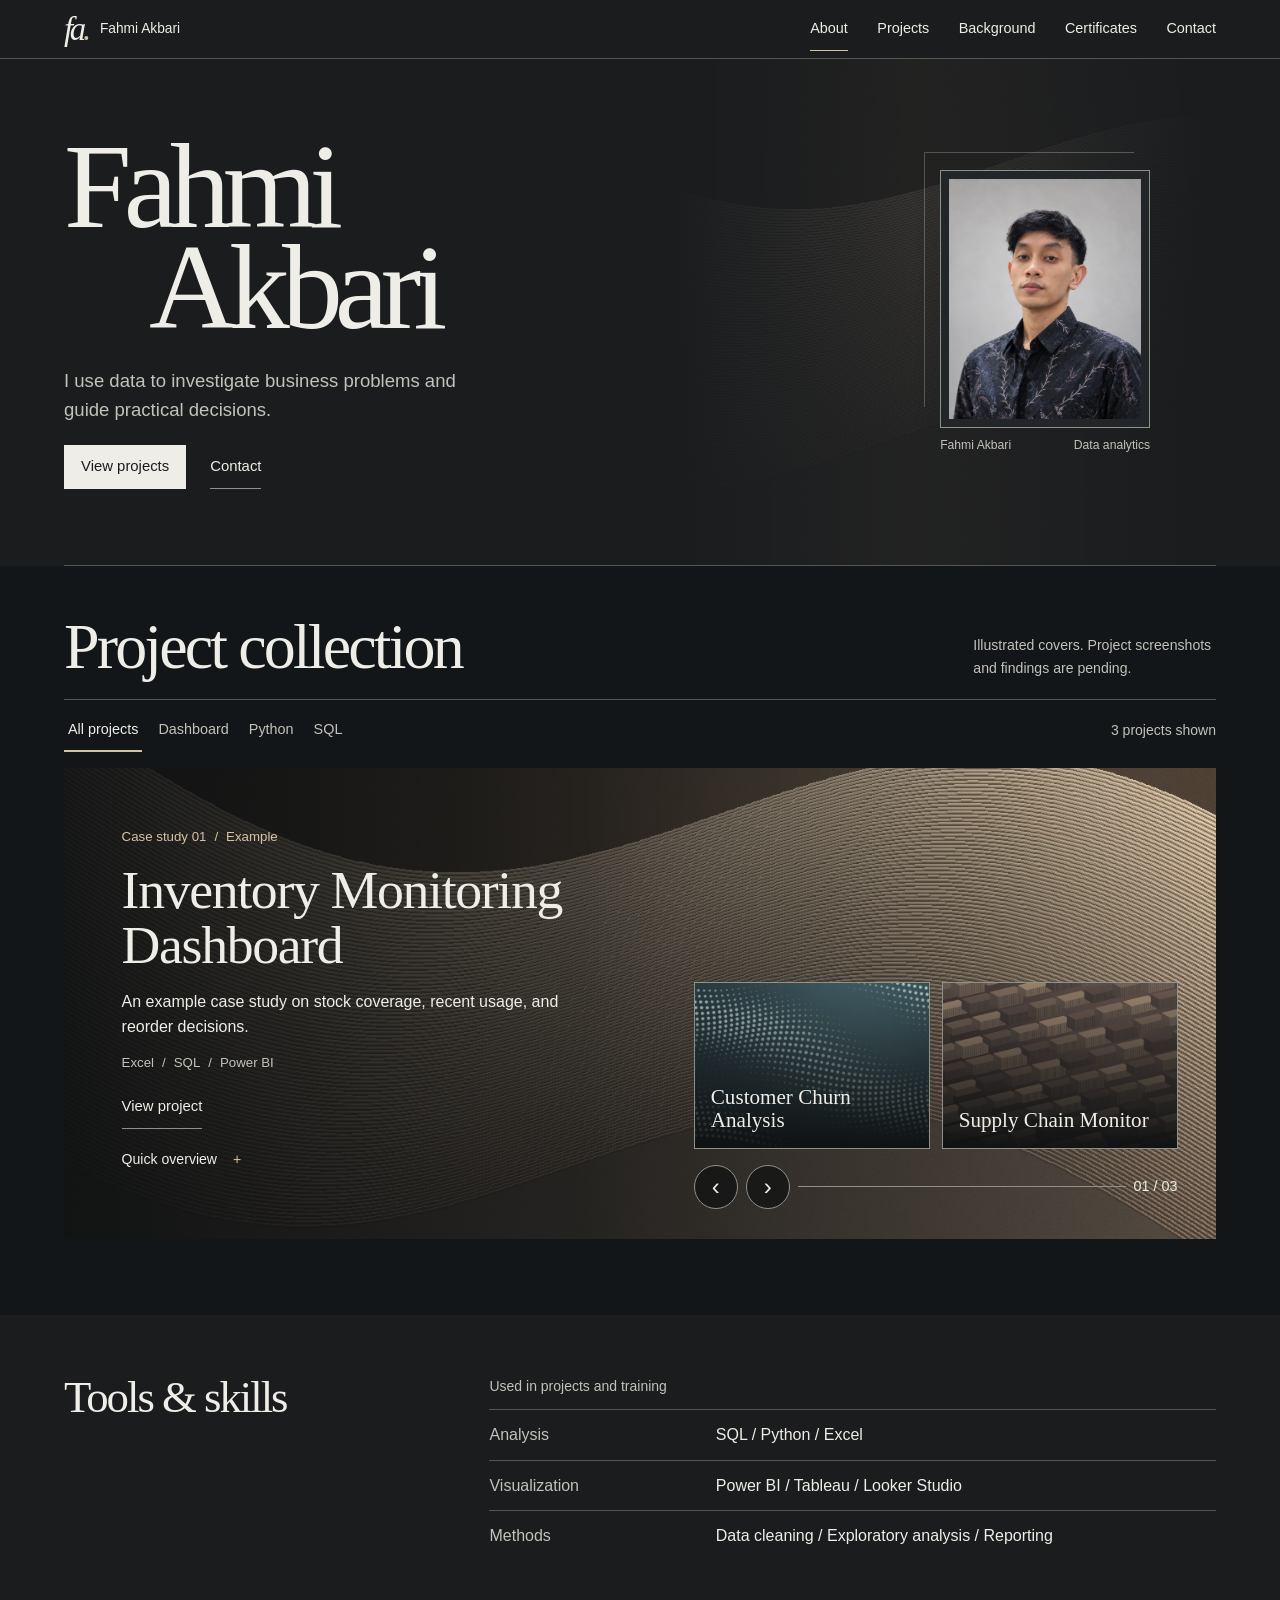
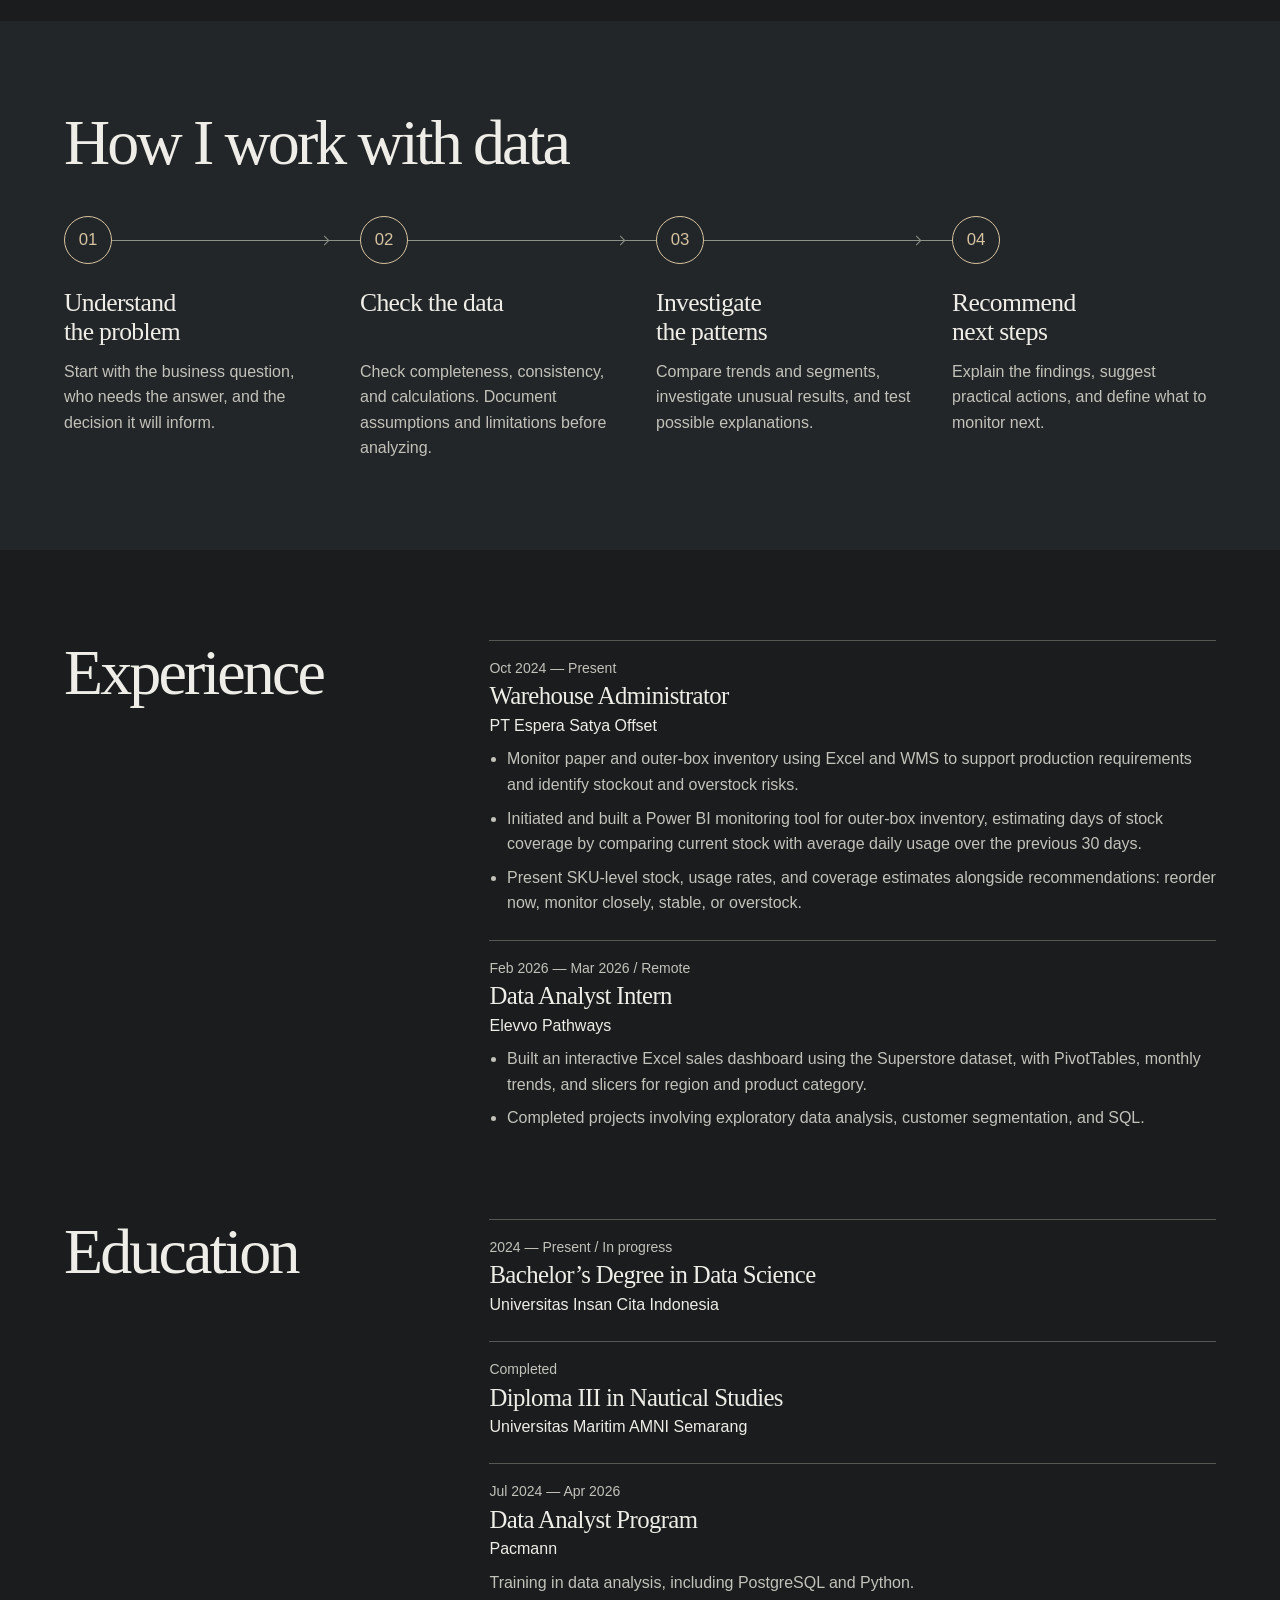
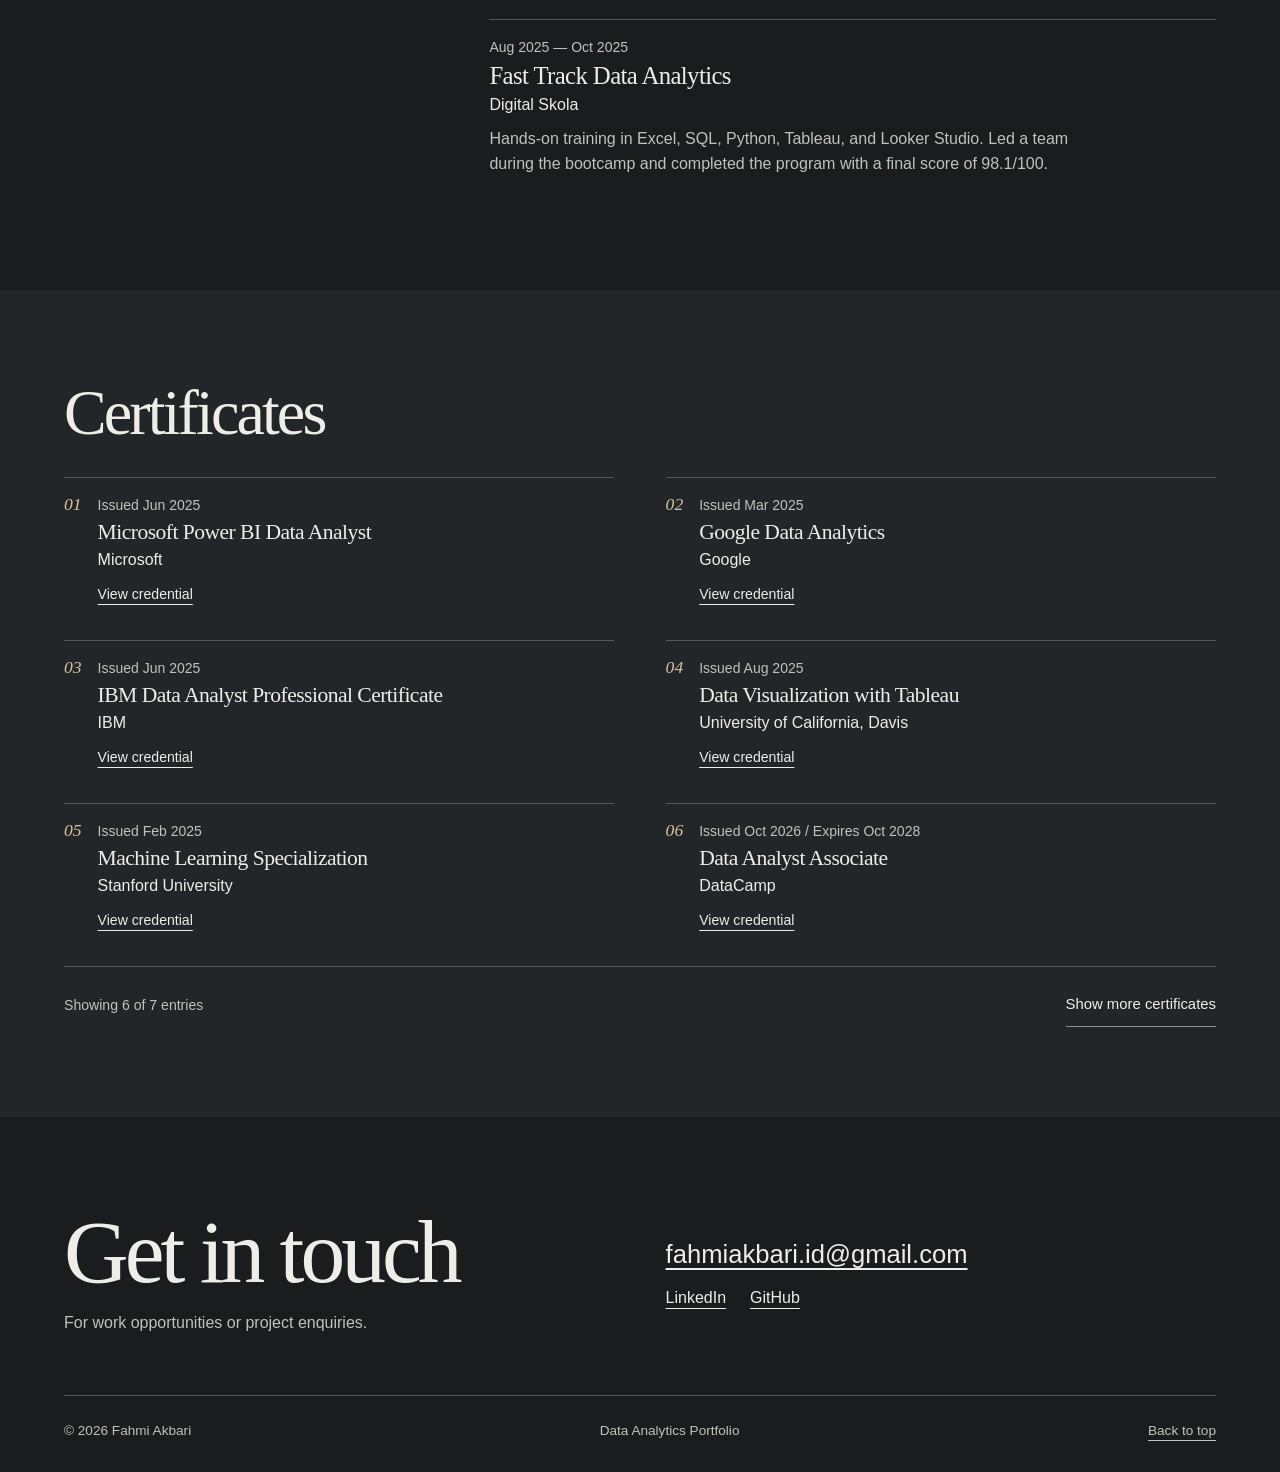
==== commit b43308ad: "Add files via upload" ====
--- a/index.html
+++ b/index.html
@@ -7,7 +7,7 @@
   <meta name="theme-color" content="#191b1e">
   <title>Fahmi Akbari — Data Analytics Portfolio</title>
   <link rel="icon" href="data:image/svg+xml,%3Csvg xmlns='http://www.w3.org/2000/svg' viewBox='0 0 64 64'%3E%3Crect width='64' height='64' fill='%2317191c'/%3E%3Cpath d='M14 45V31h8v14zm14 0V23h8v22zm14 0V14h8v31z' fill='%23e3e6e8'/%3E%3C/svg%3E">
-  <link rel="stylesheet" href="editorial.css?v=workflow-2">
+  <link rel="stylesheet" href="editorial.css?v=root-3">
   <script src="site.js?v=folio-1" defer></script>
   <noscript><style>.menu-toggle,.filters,.filter-status{display:none!important}.nav-links{display:flex!important;position:static!important;flex-wrap:wrap}.header{position:relative!important}.nav{flex-wrap:wrap}</style></noscript>
 </head>
@@ -45,13 +45,13 @@
       <div class="work-toolbar"><div class="filters" role="group" aria-label="Filter projects"><button class="filter active" data-filter="all" aria-pressed="true" aria-controls="projectList">All projects</button><button class="filter" data-filter="dashboard" aria-pressed="false" aria-controls="projectList">Dashboard</button><button class="filter" data-filter="python" aria-pressed="false" aria-controls="projectList">Python</button><button class="filter" data-filter="sql" aria-pressed="false" aria-controls="projectList">SQL</button></div><p class="filter-status" id="filterStatus" role="status" aria-live="polite" aria-atomic="true">3 projects shown</p></div>
       <div class="project-gallery" id="gallery"><div class="project-list" id="projectList">
         <article class="project project-featured" data-category="dashboard sql" aria-labelledby="project-one-title">
-          <img class="scene-image" src="assets/inventory.jpg" alt=""><div class="project-content"><div class="project-meta"><span>Case study 01</span><span class="pending-tag">Example</span></div><h3 id="project-one-title">Inventory Monitoring Dashboard</h3><p class="project-summary">An example case study on stock coverage, recent usage, and reorder decisions.</p><ul class="tags" aria-label="Example tools"><li>Excel</li><li>SQL</li><li>Power BI</li></ul><a class="text-link project-link" href="projects/inventory-monitoring.html">View project</a><details class="project-details"><summary aria-describedby="project-one-title" aria-controls="project-one-notes"><span class="details-label">Quick overview</span><span class="details-symbol" aria-hidden="true">+</span></summary><dl class="case-notes" id="project-one-notes"><div><dt>Problem</dt><dd>[Add the verified inventory question and intended users.]</dd></div><div><dt>Methods</dt><dd>[Add the real data source, preparation steps, and dashboard process.]</dd></div><div><dt>Findings</dt><dd>[Add verified findings after the project is complete.]</dd></div></dl></details></div>
+          <img class="scene-image" src="inventory.jpg" alt=""><div class="project-content"><div class="project-meta"><span>Case study 01</span><span class="pending-tag">Example</span></div><h3 id="project-one-title">Inventory Monitoring Dashboard</h3><p class="project-summary">An example case study on stock coverage, recent usage, and reorder decisions.</p><ul class="tags" aria-label="Example tools"><li>Excel</li><li>SQL</li><li>Power BI</li></ul><a class="text-link project-link" href="inventory-monitoring.html">View project</a><details class="project-details"><summary aria-describedby="project-one-title" aria-controls="project-one-notes"><span class="details-label">Quick overview</span><span class="details-symbol" aria-hidden="true">+</span></summary><dl class="case-notes" id="project-one-notes"><div><dt>Problem</dt><dd>[Add the verified inventory question and intended users.]</dd></div><div><dt>Methods</dt><dd>[Add the real data source, preparation steps, and dashboard process.]</dd></div><div><dt>Findings</dt><dd>[Add verified findings after the project is complete.]</dd></div></dl></details></div>
         </article>
         <article class="project" data-category="python" aria-labelledby="project-two-title">
-          <img class="scene-image" src="assets/cohorts.jpg" alt=""><div class="project-content"><div class="project-meta"><span>Case study 02</span><span class="pending-tag">Placeholder</span></div><h3 id="project-two-title">Customer Churn Analysis</h3><p class="project-summary">A planned study of customer retention. Data and findings are pending.</p><ul class="tags" aria-label="Example tools"><li>Python</li><li>Pandas</li><li>EDA</li></ul><a class="text-link" href="#contact">Contact me</a><details class="project-details"><summary aria-describedby="project-two-title" aria-controls="project-two-notes"><span class="details-label">View details</span><span class="details-symbol" aria-hidden="true">+</span></summary><dl class="case-notes" id="project-two-notes"><div><dt>Problem</dt><dd>[Add the retention question and project context.]</dd></div><div><dt>Methods</dt><dd>[Add your preparation, exploration, and validation.]</dd></div><div><dt>Findings</dt><dd>[Add verified findings, limitations, and next steps.]</dd></div></dl></details></div>
+          <img class="scene-image" src="cohorts.jpg" alt=""><div class="project-content"><div class="project-meta"><span>Case study 02</span><span class="pending-tag">Placeholder</span></div><h3 id="project-two-title">Customer Churn Analysis</h3><p class="project-summary">A planned study of customer retention. Data and findings are pending.</p><ul class="tags" aria-label="Example tools"><li>Python</li><li>Pandas</li><li>EDA</li></ul><a class="text-link project-link" href="customer-churn.html">View project</a><details class="project-details"><summary aria-describedby="project-two-title" aria-controls="project-two-notes"><span class="details-label">View details</span><span class="details-symbol" aria-hidden="true">+</span></summary><dl class="case-notes" id="project-two-notes"><div><dt>Problem</dt><dd>[Add the retention question and project context.]</dd></div><div><dt>Methods</dt><dd>[Add your preparation, exploration, and validation.]</dd></div><div><dt>Findings</dt><dd>[Add verified findings, limitations, and next steps.]</dd></div></dl></details></div>
         </article>
         <article class="project" data-category="dashboard sql" aria-labelledby="project-three-title">
-          <img class="scene-image" src="assets/freight.jpg" alt=""><div class="project-content"><div class="project-meta"><span>Case study 03</span><span class="pending-tag">Placeholder</span></div><h3 id="project-three-title">Supply Chain Monitor</h3><p class="project-summary">A planned dashboard for supply chain reporting. Data and findings are pending.</p><ul class="tags" aria-label="Example tools"><li>Tableau</li><li>SQL</li></ul><a class="text-link" href="#contact">Contact me</a><details class="project-details"><summary aria-describedby="project-three-title" aria-controls="project-three-notes"><span class="details-label">View details</span><span class="details-symbol" aria-hidden="true">+</span></summary><dl class="case-notes" id="project-three-notes"><div><dt>Problem</dt><dd>[Add the operational problem and project scope.]</dd></div><div><dt>Methods</dt><dd>[Add the data, metrics, and dashboard decisions.]</dd></div><div><dt>Findings</dt><dd>[Add a verified insight and its practical implications.]</dd></div></dl></details></div>
+          <img class="scene-image" src="freight.jpg" alt=""><div class="project-content"><div class="project-meta"><span>Case study 03</span><span class="pending-tag">Placeholder</span></div><h3 id="project-three-title">Supply Chain Monitor</h3><p class="project-summary">A planned dashboard for supply chain reporting. Data and findings are pending.</p><ul class="tags" aria-label="Example tools"><li>Tableau</li><li>SQL</li></ul><a class="text-link project-link" href="supply-chain.html">View project</a><details class="project-details"><summary aria-describedby="project-three-title" aria-controls="project-three-notes"><span class="details-label">View details</span><span class="details-symbol" aria-hidden="true">+</span></summary><dl class="case-notes" id="project-three-notes"><div><dt>Problem</dt><dd>[Add the operational problem and project scope.]</dd></div><div><dt>Methods</dt><dd>[Add the data, metrics, and dashboard decisions.]</dd></div><div><dt>Findings</dt><dd>[Add a verified insight and its practical implications.]</dd></div></dl></details></div>
         </article>
       </div>
     <div class="gallery-controls" hidden><div class="upcoming" aria-label="Choose a project"></div><div class="playback"><button type="button" id="previous" aria-label="Previous project"></button><button type="button" id="next" aria-label="Next project"></button><span class="progress-rule"></span><output id="slideNumber" aria-live="polite"></output></div></div></div></div>
--- a/editorial.css
+++ b/editorial.css
@@ -15,7 +15,7 @@
 .portrait-slot img{height:auto}
 .hero-aside{position:relative}
 .hero-aside:before{content:"";position:absolute;z-index:-1;inset:-18px 16px 48px -16px;border-top:1px solid var(--line);border-left:1px solid var(--line)}
-@media(min-width:701px){.hero-layout{min-height:clamp(415px,38vw,530px)}.hero:before{content:"";position:absolute;right:0;top:0;bottom:0;width:48%;background:url("assets/inventory.jpg") center/cover;opacity:.14;mask-image:linear-gradient(90deg,var(--clear),var(--mask-solid) 45%,var(--clear))}}
+@media(min-width:701px){.hero-layout{min-height:clamp(415px,38vw,530px)}.hero:before{content:"";position:absolute;right:0;top:0;bottom:0;width:48%;background:url("inventory.jpg") center/cover;opacity:.14;mask-image:linear-gradient(90deg,var(--clear),var(--mask-solid) 45%,var(--clear))}}
 @media print{.header,.case-header,.filters,.gallery-controls,.certificate-controls,.hero-actions{display:none!important}.project[hidden],.certificate-item[hidden]{display:block!important}}
 
 button:active:not(:disabled),.button:active{transform:translateY(1px)}
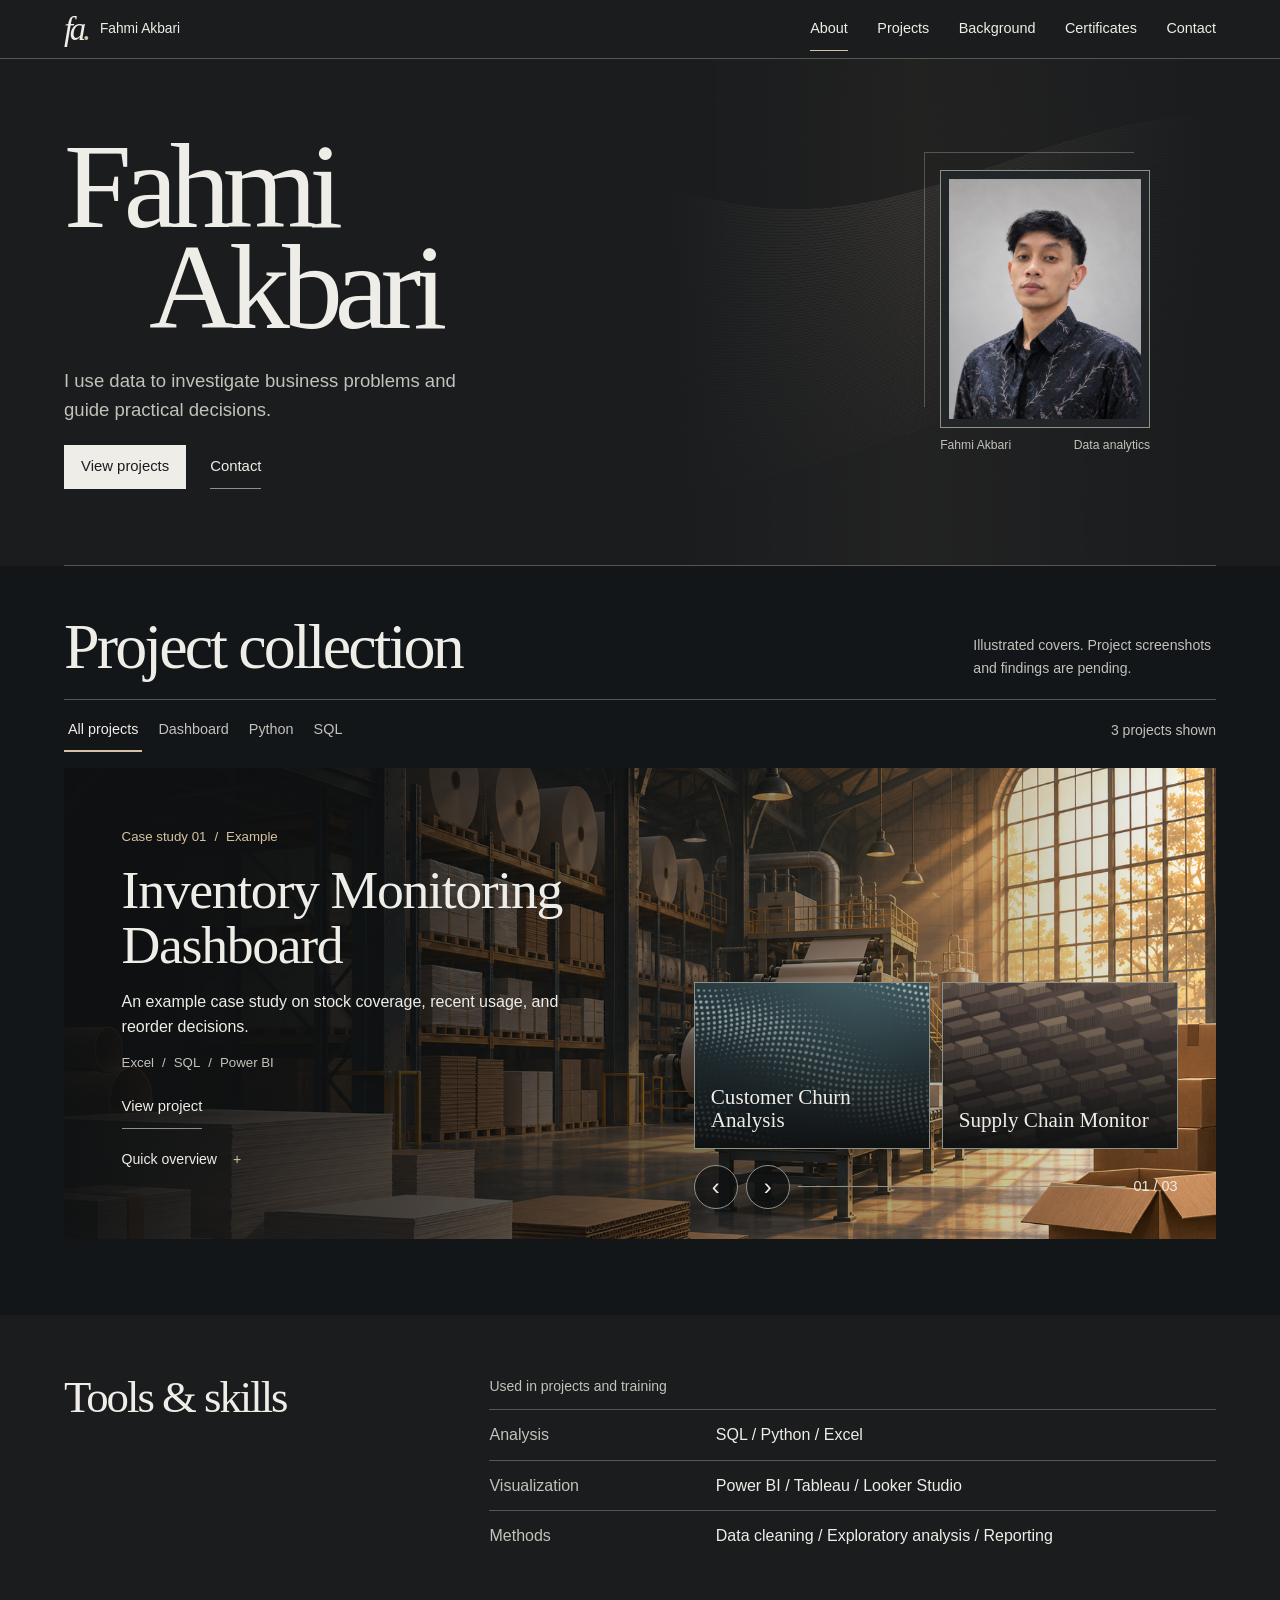
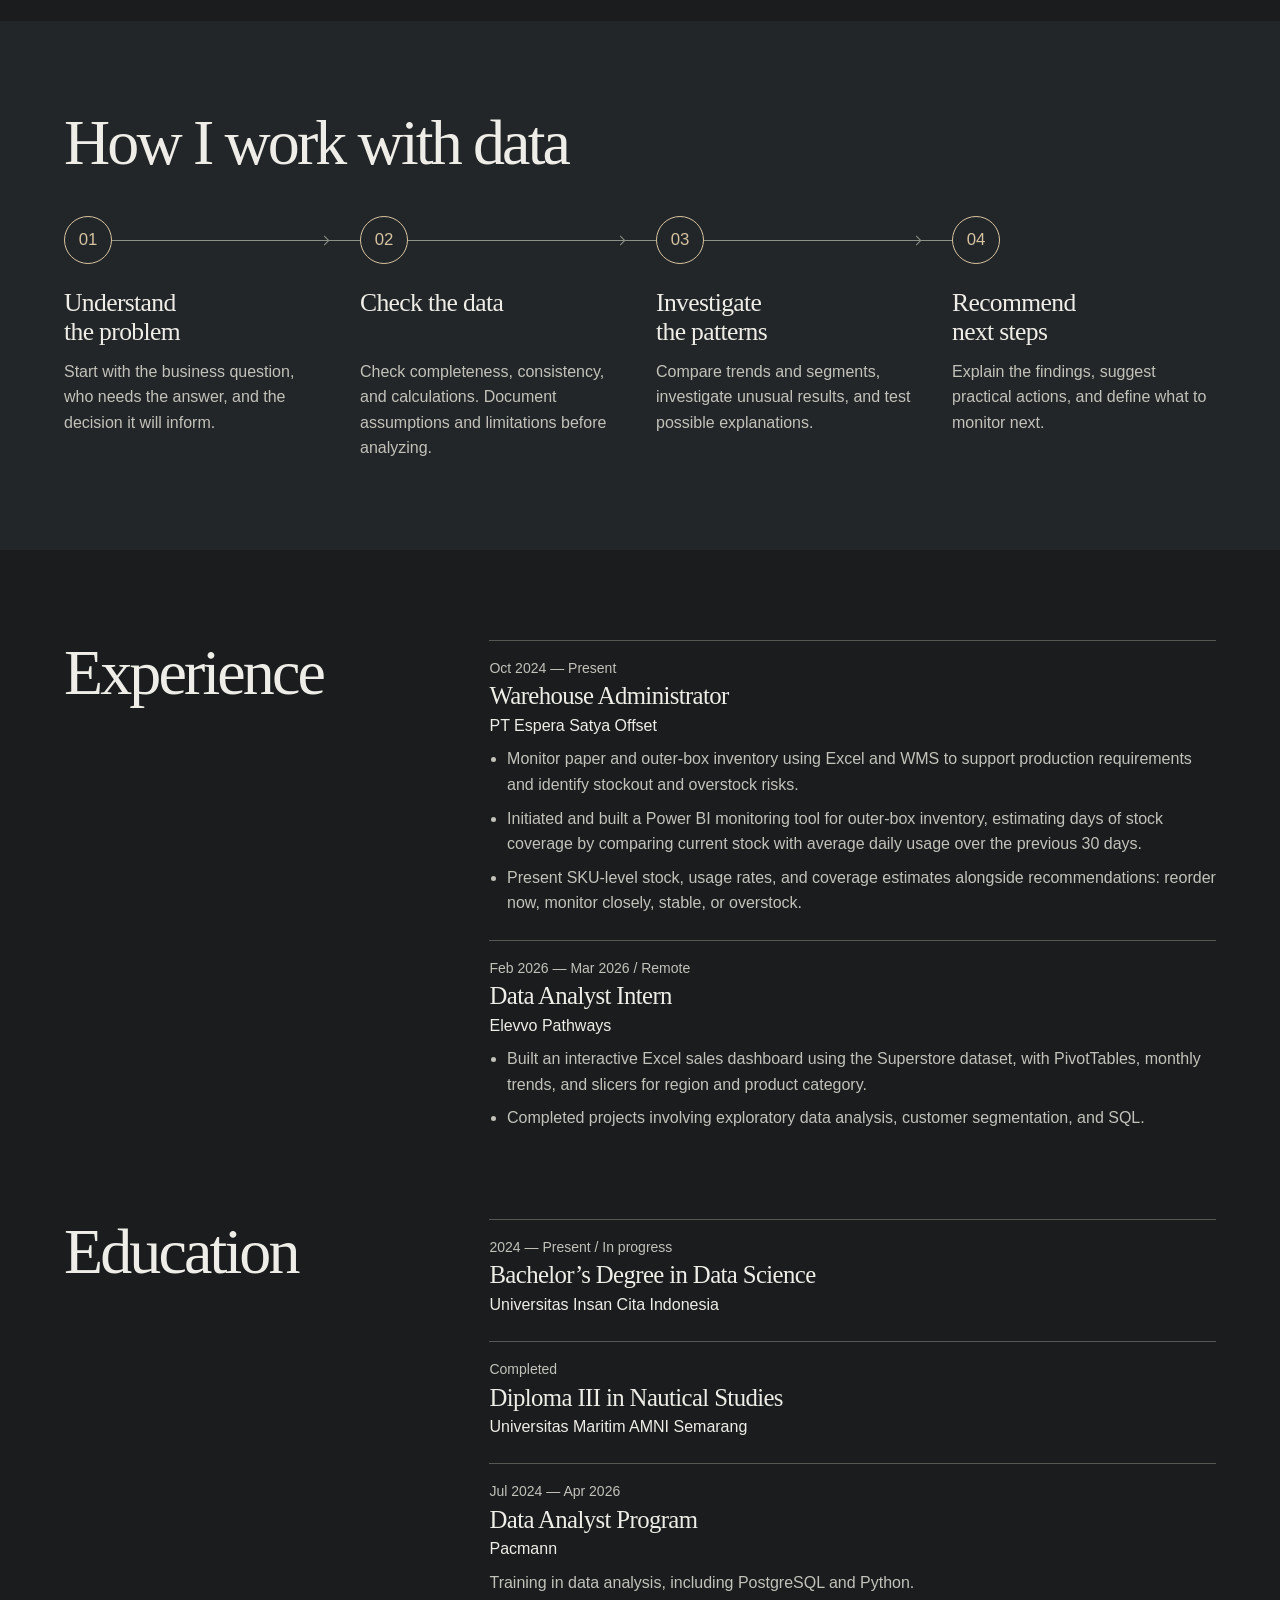
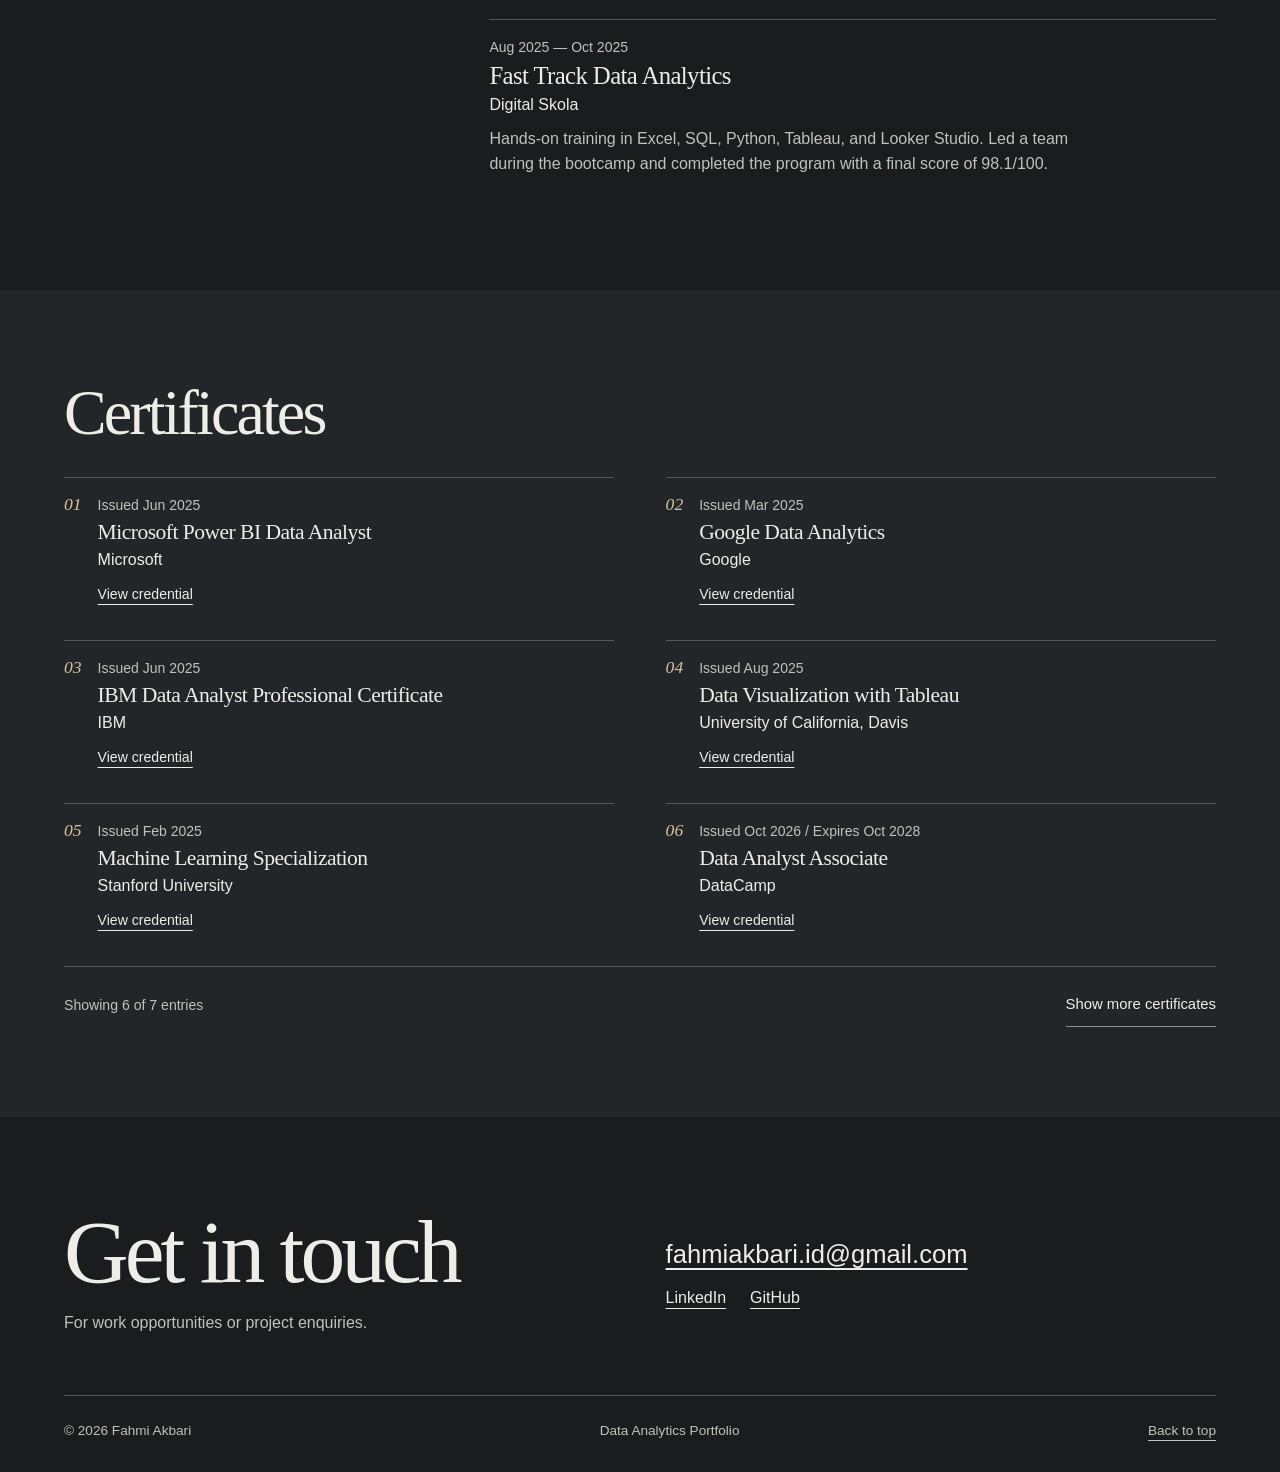
==== commit e906f293: "Add files via upload" ====
--- a/index.html
+++ b/index.html
@@ -45,7 +45,7 @@
       <div class="work-toolbar"><div class="filters" role="group" aria-label="Filter projects"><button class="filter active" data-filter="all" aria-pressed="true" aria-controls="projectList">All projects</button><button class="filter" data-filter="dashboard" aria-pressed="false" aria-controls="projectList">Dashboard</button><button class="filter" data-filter="python" aria-pressed="false" aria-controls="projectList">Python</button><button class="filter" data-filter="sql" aria-pressed="false" aria-controls="projectList">SQL</button></div><p class="filter-status" id="filterStatus" role="status" aria-live="polite" aria-atomic="true">3 projects shown</p></div>
       <div class="project-gallery" id="gallery"><div class="project-list" id="projectList">
         <article class="project project-featured" data-category="dashboard sql" aria-labelledby="project-one-title">
-          <img class="scene-image" src="inventory.jpg" alt=""><div class="project-content"><div class="project-meta"><span>Case study 01</span><span class="pending-tag">Example</span></div><h3 id="project-one-title">Inventory Monitoring Dashboard</h3><p class="project-summary">An example case study on stock coverage, recent usage, and reorder decisions.</p><ul class="tags" aria-label="Example tools"><li>Excel</li><li>SQL</li><li>Power BI</li></ul><a class="text-link project-link" href="inventory-monitoring.html">View project</a><details class="project-details"><summary aria-describedby="project-one-title" aria-controls="project-one-notes"><span class="details-label">Quick overview</span><span class="details-symbol" aria-hidden="true">+</span></summary><dl class="case-notes" id="project-one-notes"><div><dt>Problem</dt><dd>[Add the verified inventory question and intended users.]</dd></div><div><dt>Methods</dt><dd>[Add the real data source, preparation steps, and dashboard process.]</dd></div><div><dt>Findings</dt><dd>[Add verified findings after the project is complete.]</dd></div></dl></details></div>
+          <img class="scene-image" src="warehouse-story.png" alt=""><div class="project-content"><div class="project-meta"><span>Case study 01</span><span class="pending-tag">Example</span></div><h3 id="project-one-title">Inventory Monitoring Dashboard</h3><p class="project-summary">An example case study on stock coverage, recent usage, and reorder decisions.</p><ul class="tags" aria-label="Example tools"><li>Excel</li><li>SQL</li><li>Power BI</li></ul><a class="text-link project-link" href="inventory-monitoring.html">View project</a><details class="project-details"><summary aria-describedby="project-one-title" aria-controls="project-one-notes"><span class="details-label">Quick overview</span><span class="details-symbol" aria-hidden="true">+</span></summary><dl class="case-notes" id="project-one-notes"><div><dt>Problem</dt><dd>[Add the verified inventory question and intended users.]</dd></div><div><dt>Methods</dt><dd>[Add the real data source, preparation steps, and dashboard process.]</dd></div><div><dt>Findings</dt><dd>[Add verified findings after the project is complete.]</dd></div></dl></details></div>
         </article>
         <article class="project" data-category="python" aria-labelledby="project-two-title">
           <img class="scene-image" src="cohorts.jpg" alt=""><div class="project-content"><div class="project-meta"><span>Case study 02</span><span class="pending-tag">Placeholder</span></div><h3 id="project-two-title">Customer Churn Analysis</h3><p class="project-summary">A planned study of customer retention. Data and findings are pending.</p><ul class="tags" aria-label="Example tools"><li>Python</li><li>Pandas</li><li>EDA</li></ul><a class="text-link project-link" href="customer-churn.html">View project</a><details class="project-details"><summary aria-describedby="project-two-title" aria-controls="project-two-notes"><span class="details-label">View details</span><span class="details-symbol" aria-hidden="true">+</span></summary><dl class="case-notes" id="project-two-notes"><div><dt>Problem</dt><dd>[Add the retention question and project context.]</dd></div><div><dt>Methods</dt><dd>[Add your preparation, exploration, and validation.]</dd></div><div><dt>Findings</dt><dd>[Add verified findings, limitations, and next steps.]</dd></div></dl></details></div>
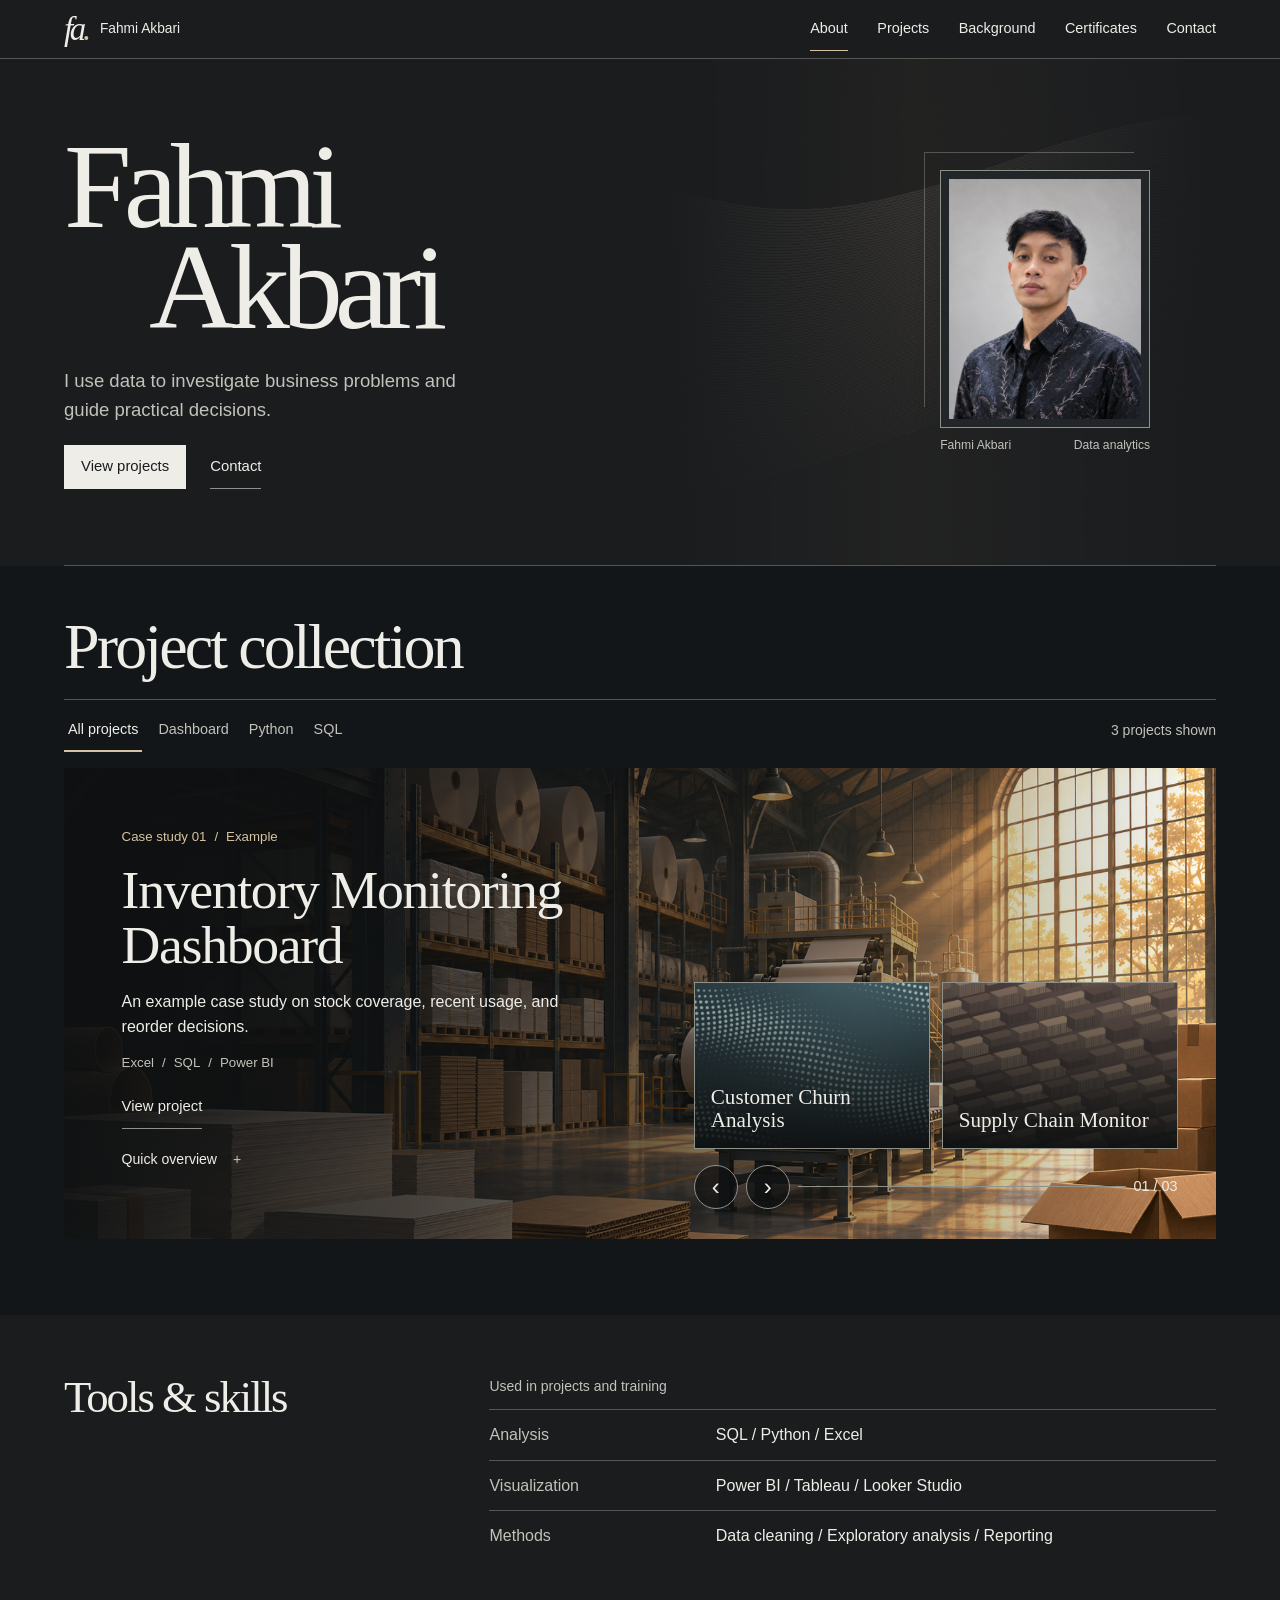
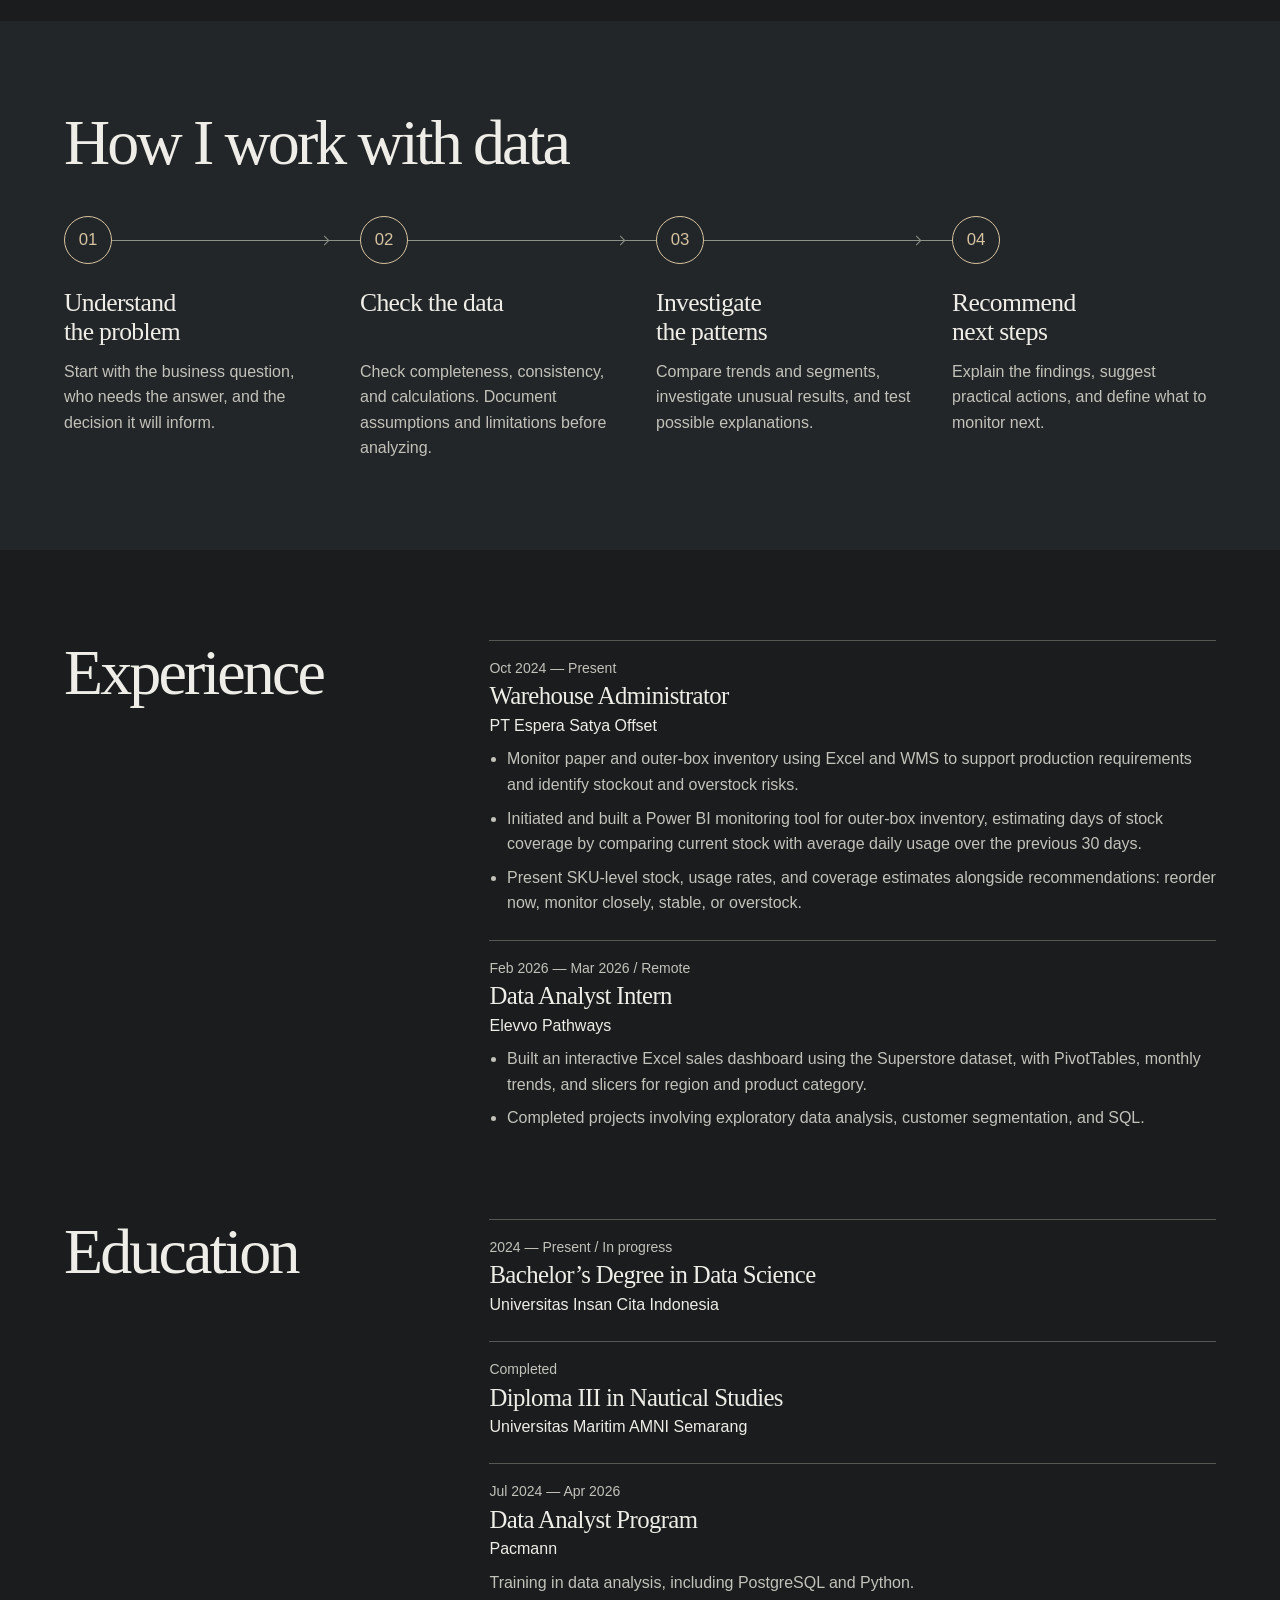
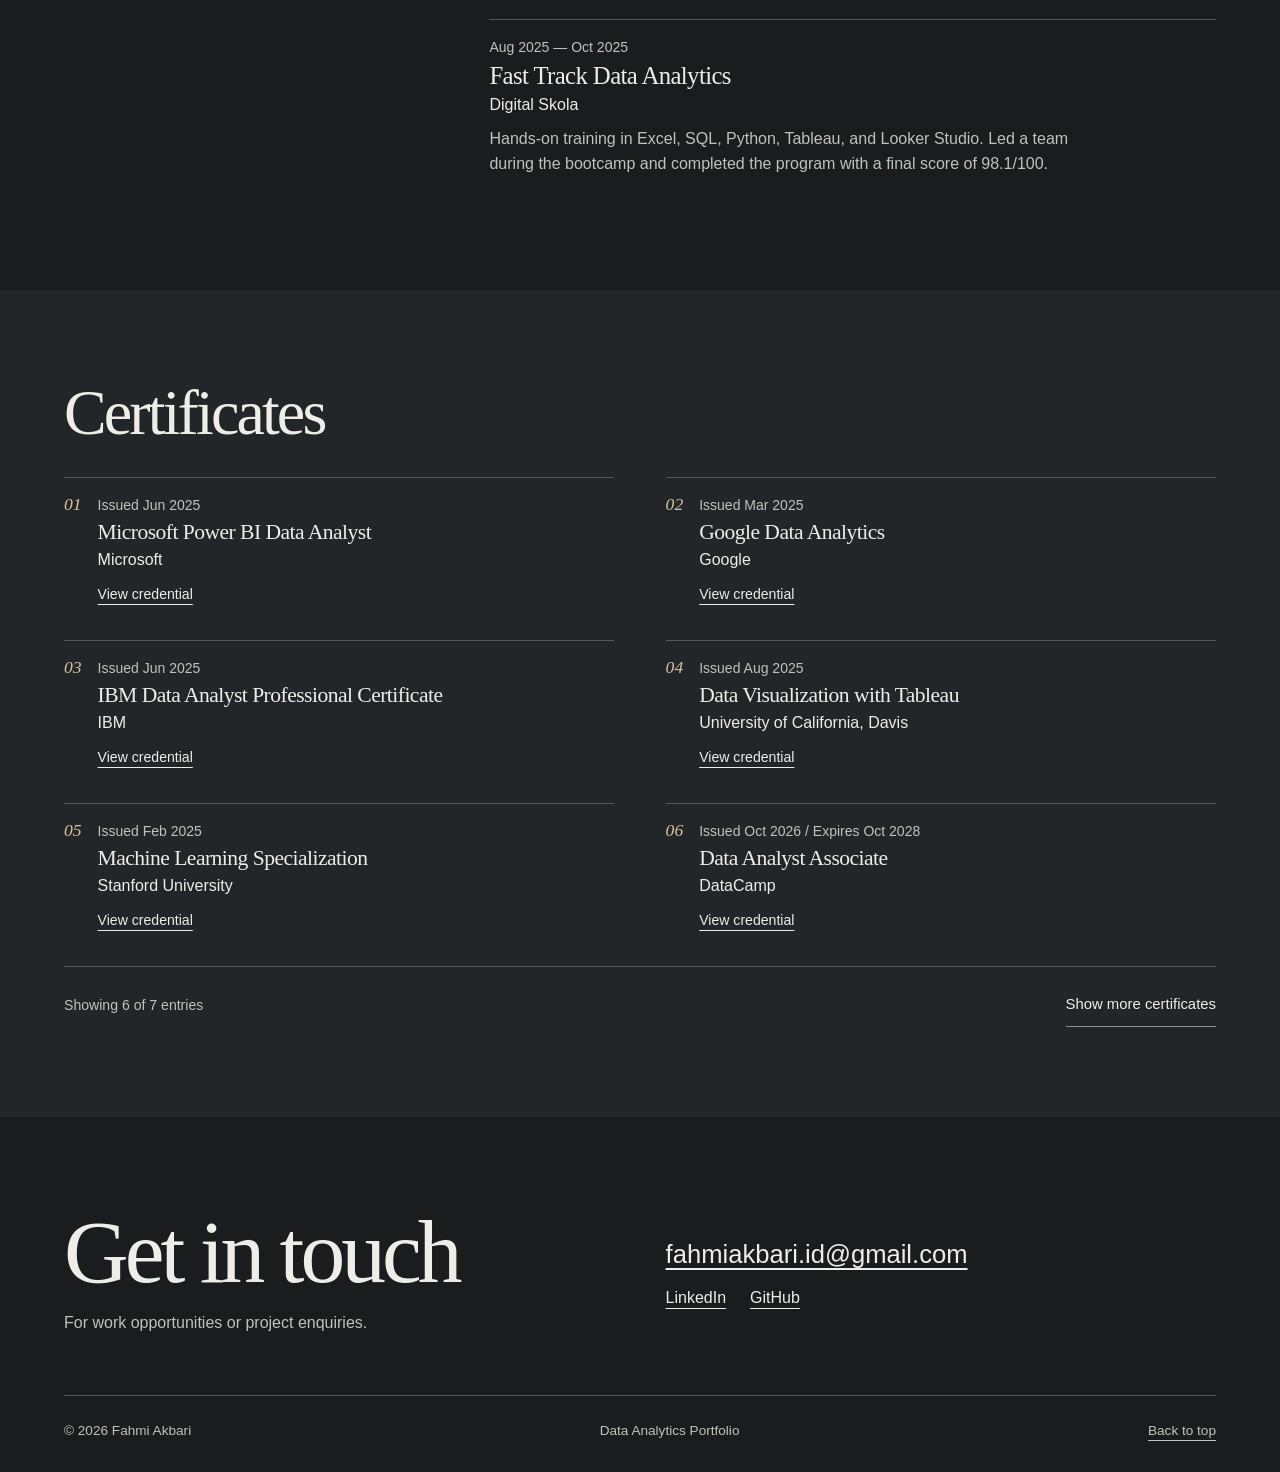
==== commit d42f6099: "Add files via upload" ====
--- a/index.html
+++ b/index.html
@@ -41,7 +41,7 @@
   </section>
   <section class="work-section dark-section" id="projects" aria-labelledby="project-title">
     <div class="wrap">
-      <div class="section-heading"><div><h2 id="project-title">Project collection</h2></div><p class="section-note"><span class="muted">Illustrated covers. Project screenshots and findings are pending.</span></p></div>
+      <div class="section-heading"><div><h2 id="project-title">Project collection</h2></div></div>
       <div class="work-toolbar"><div class="filters" role="group" aria-label="Filter projects"><button class="filter active" data-filter="all" aria-pressed="true" aria-controls="projectList">All projects</button><button class="filter" data-filter="dashboard" aria-pressed="false" aria-controls="projectList">Dashboard</button><button class="filter" data-filter="python" aria-pressed="false" aria-controls="projectList">Python</button><button class="filter" data-filter="sql" aria-pressed="false" aria-controls="projectList">SQL</button></div><p class="filter-status" id="filterStatus" role="status" aria-live="polite" aria-atomic="true">3 projects shown</p></div>
       <div class="project-gallery" id="gallery"><div class="project-list" id="projectList">
         <article class="project project-featured" data-category="dashboard sql" aria-labelledby="project-one-title">
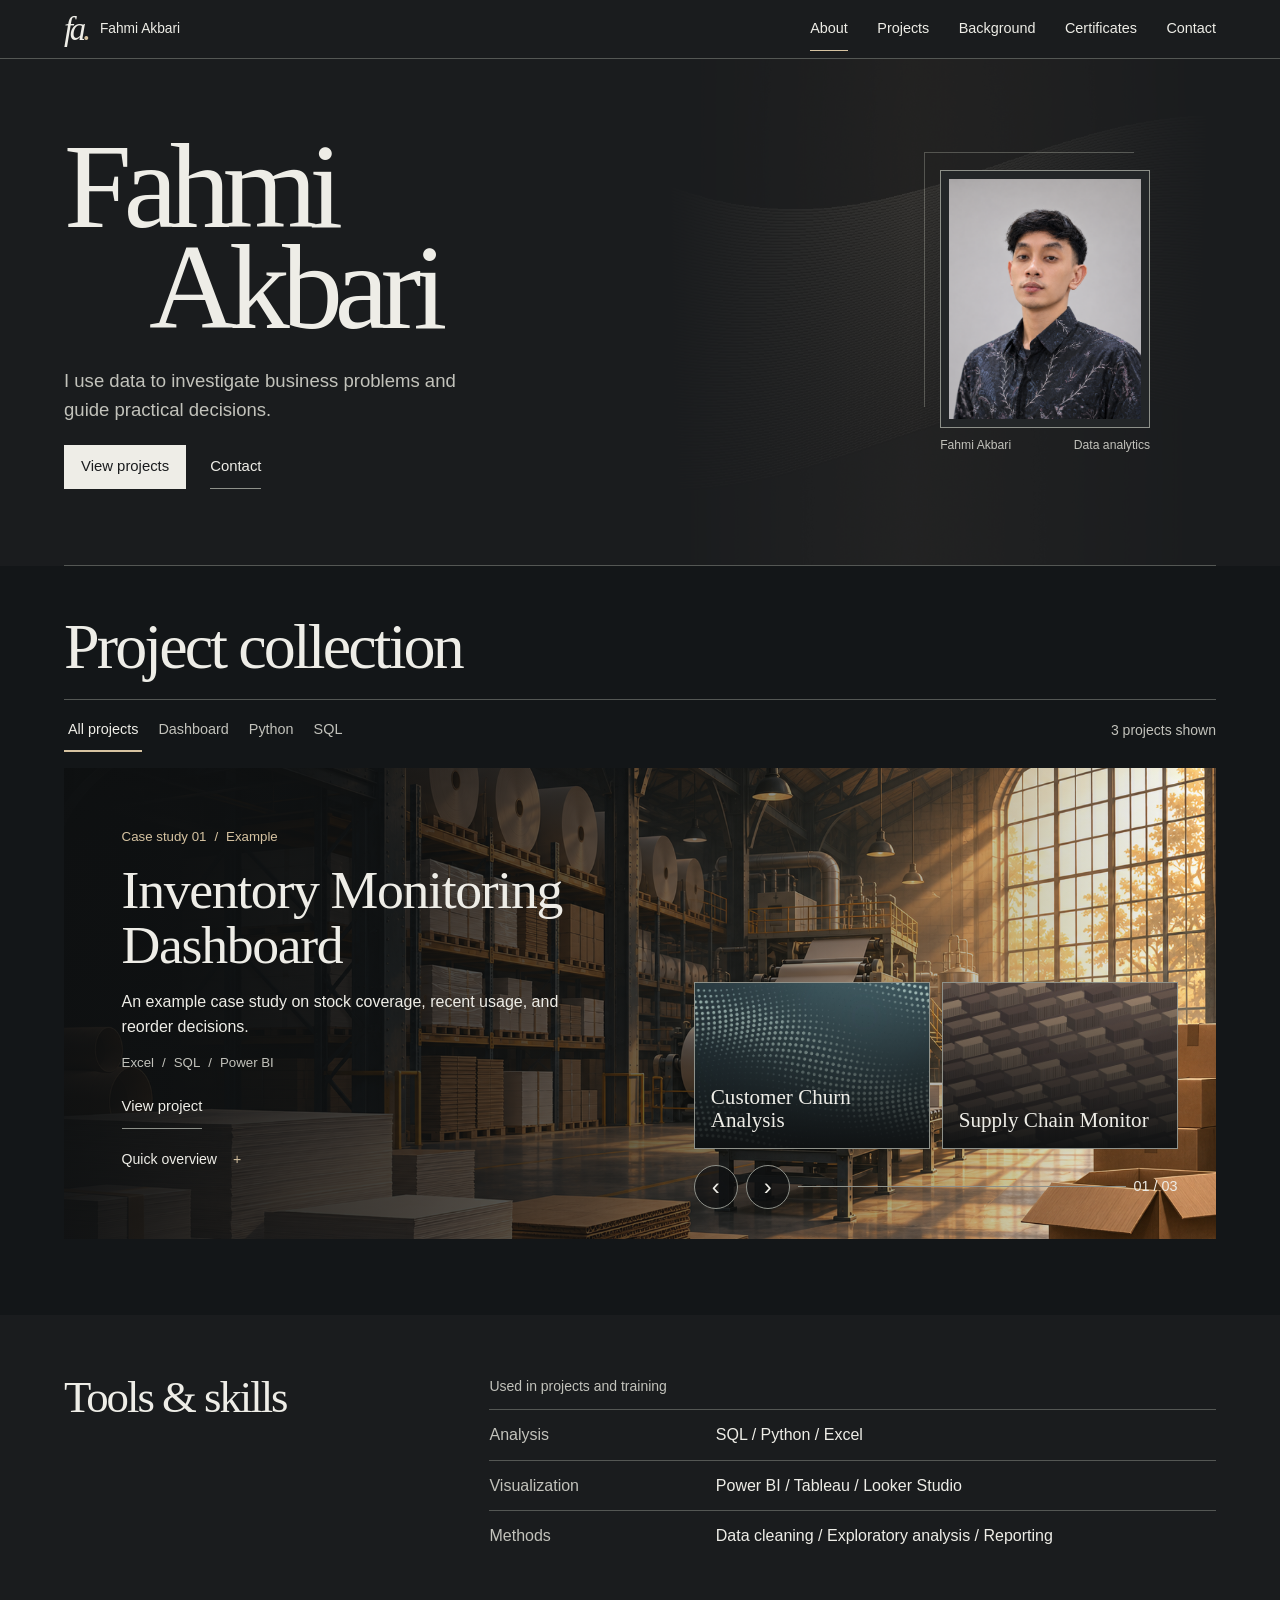
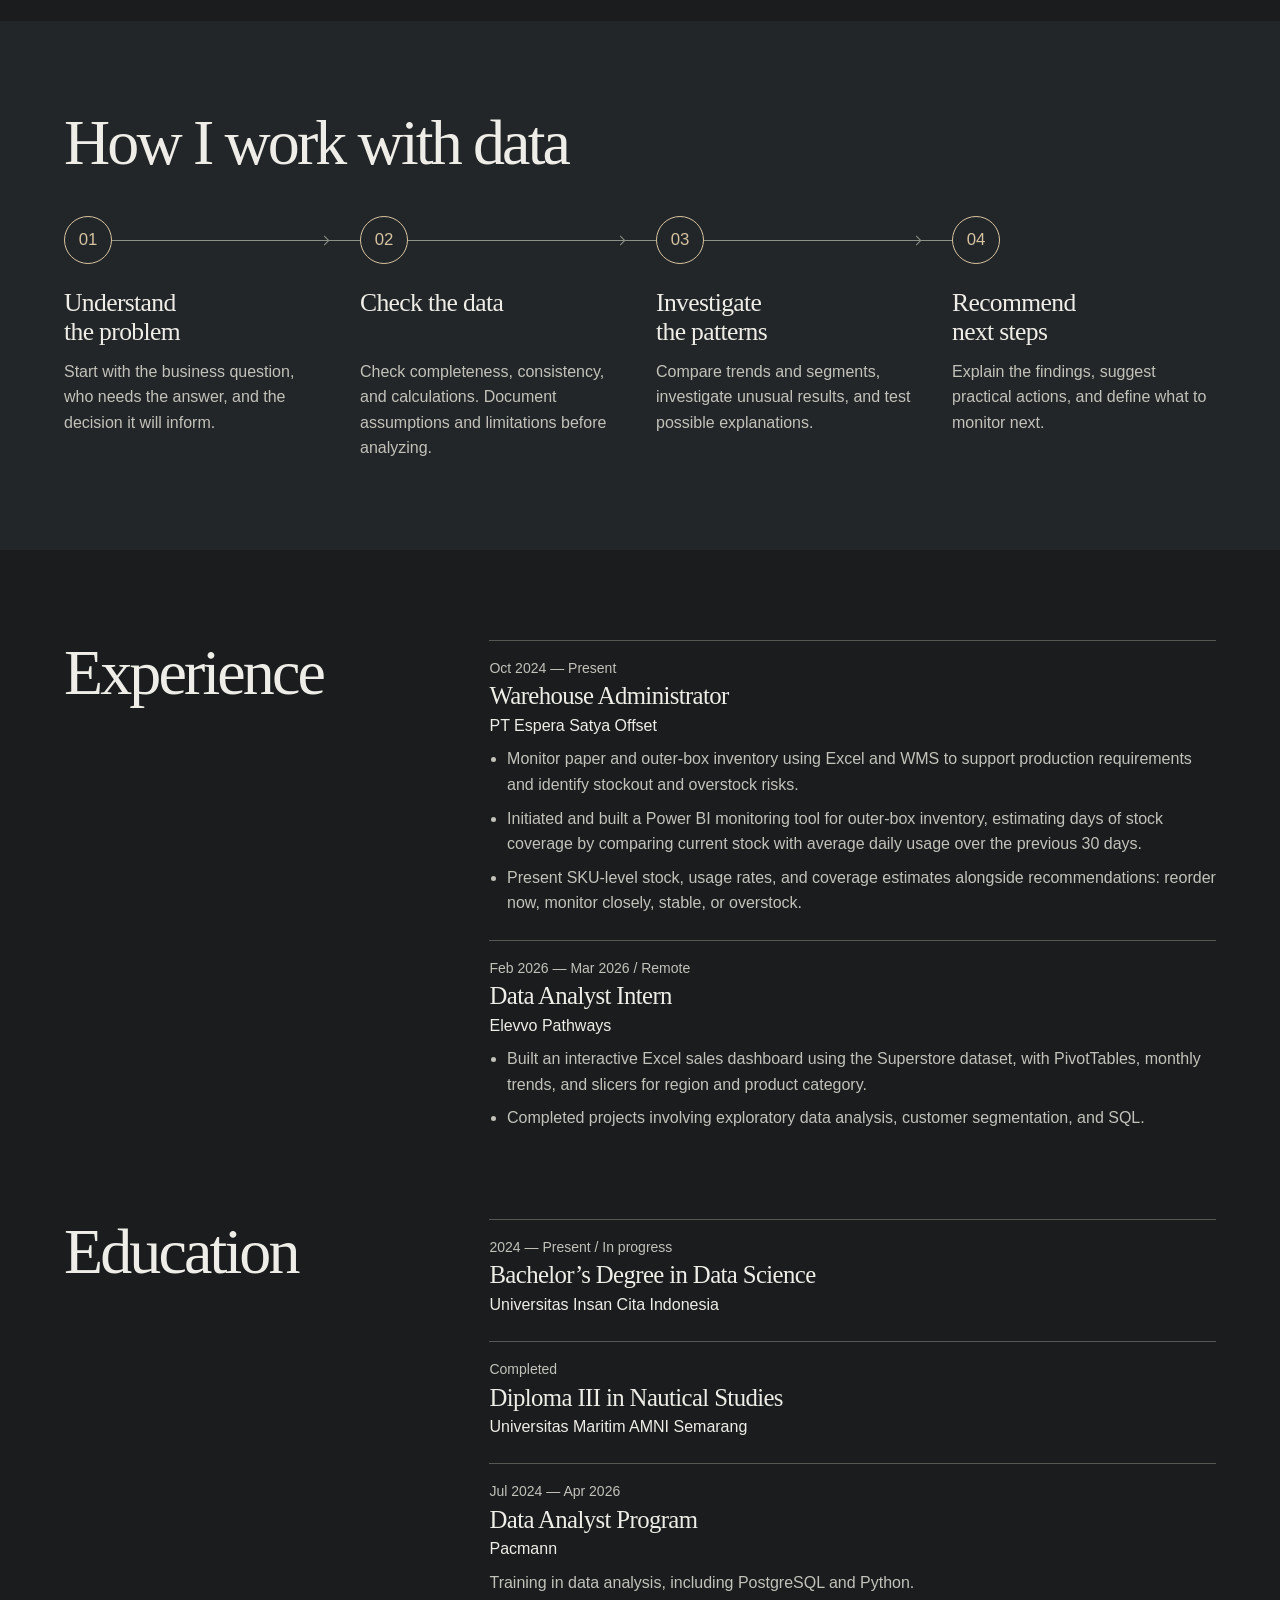
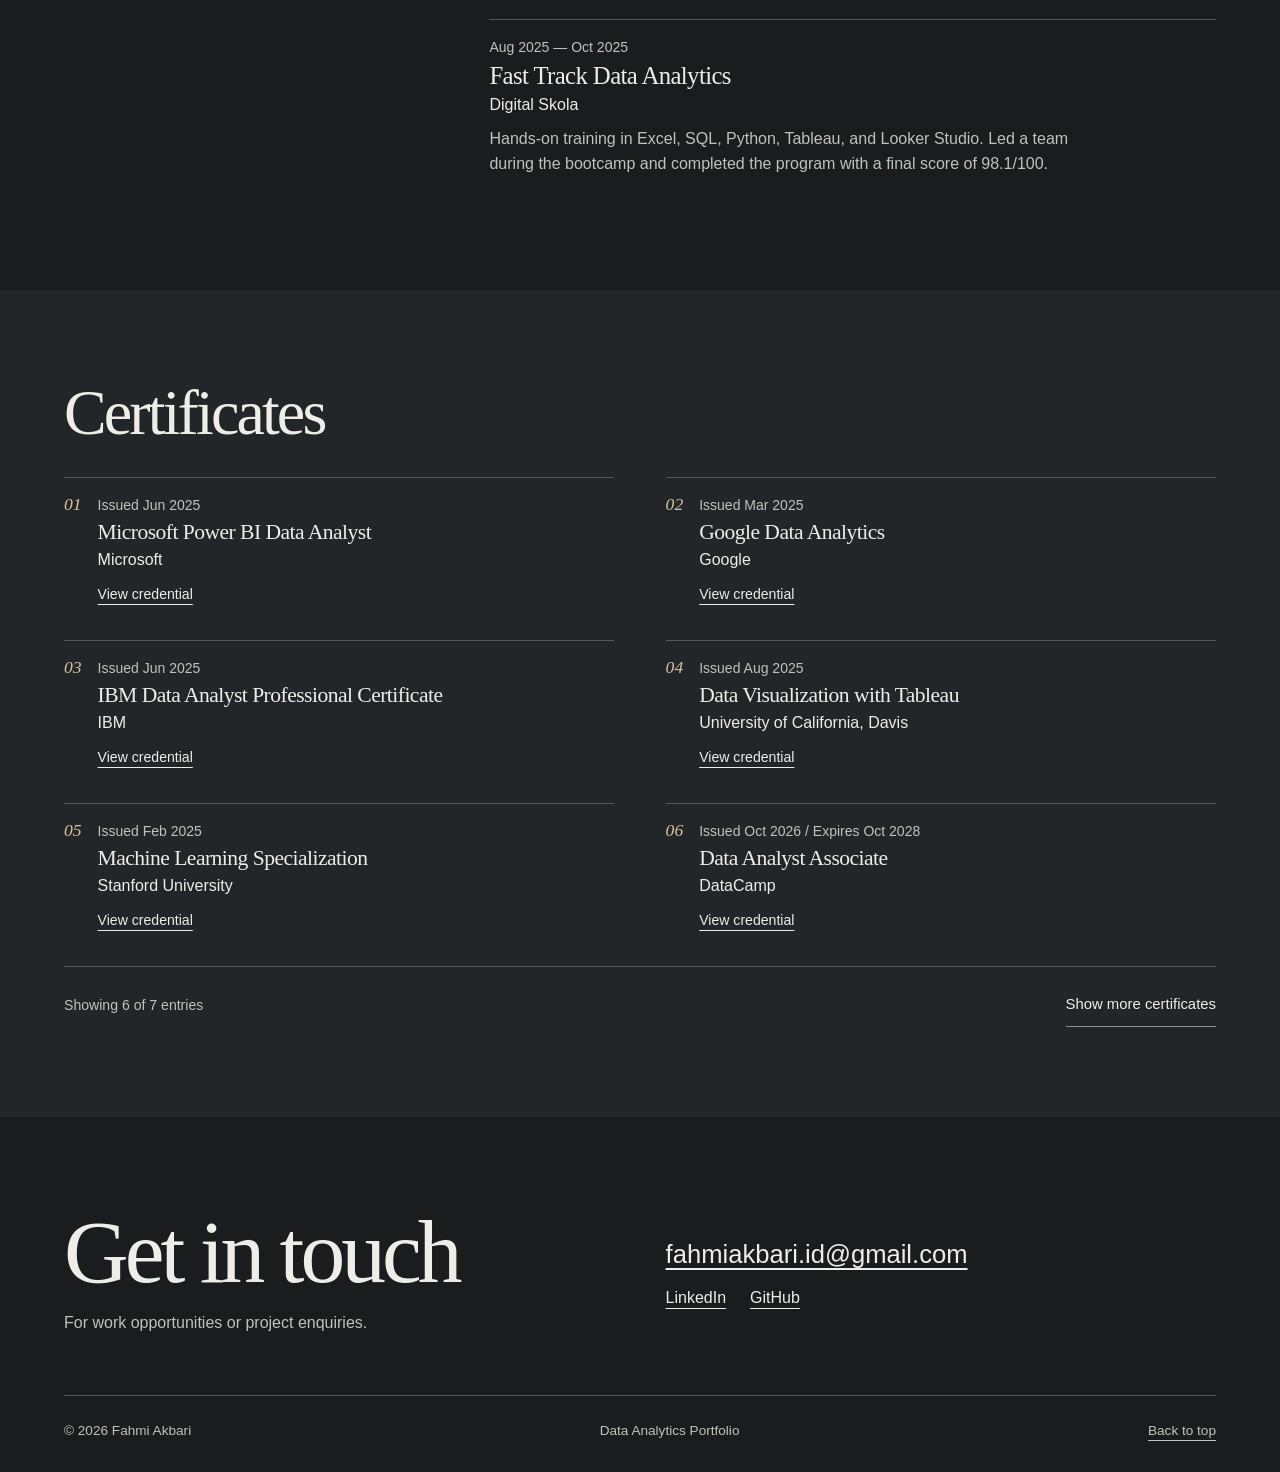
==== commit 9b4a472a: "Add files via upload" ====
--- a/index.html
+++ b/index.html
@@ -36,7 +36,7 @@
         <p class="hero-description">I use data to investigate business problems and guide practical decisions.</p>
         <div class="hero-actions"><a class="button primary" href="#projects">View projects</a><a class="button outline" href="#contact">Contact</a></div>
       </div>
-      <aside class="hero-aside" aria-label="Profile photo"><div class="portrait-slot"><img src="fahmi-akbari.png?v=20261002" alt="Portrait of Fahmi Akbari" width="1254" height="1254" fetchpriority="high"></div><p class="portrait-credit">Fahmi Akbari <span>Data analytics</span></p></aside>
+      <aside class="hero-aside" aria-label="Profile photo"><div class="portrait-slot"><img src="fahmi-akbari.png?v=20261108" alt="Portrait of Fahmi Akbari" width="1254" height="1254" fetchpriority="high"></div><p class="portrait-credit">Fahmi Akbari <span>Data analytics</span></p></aside>
     </div>
   </section>
   <section class="work-section dark-section" id="projects" aria-labelledby="project-title">
